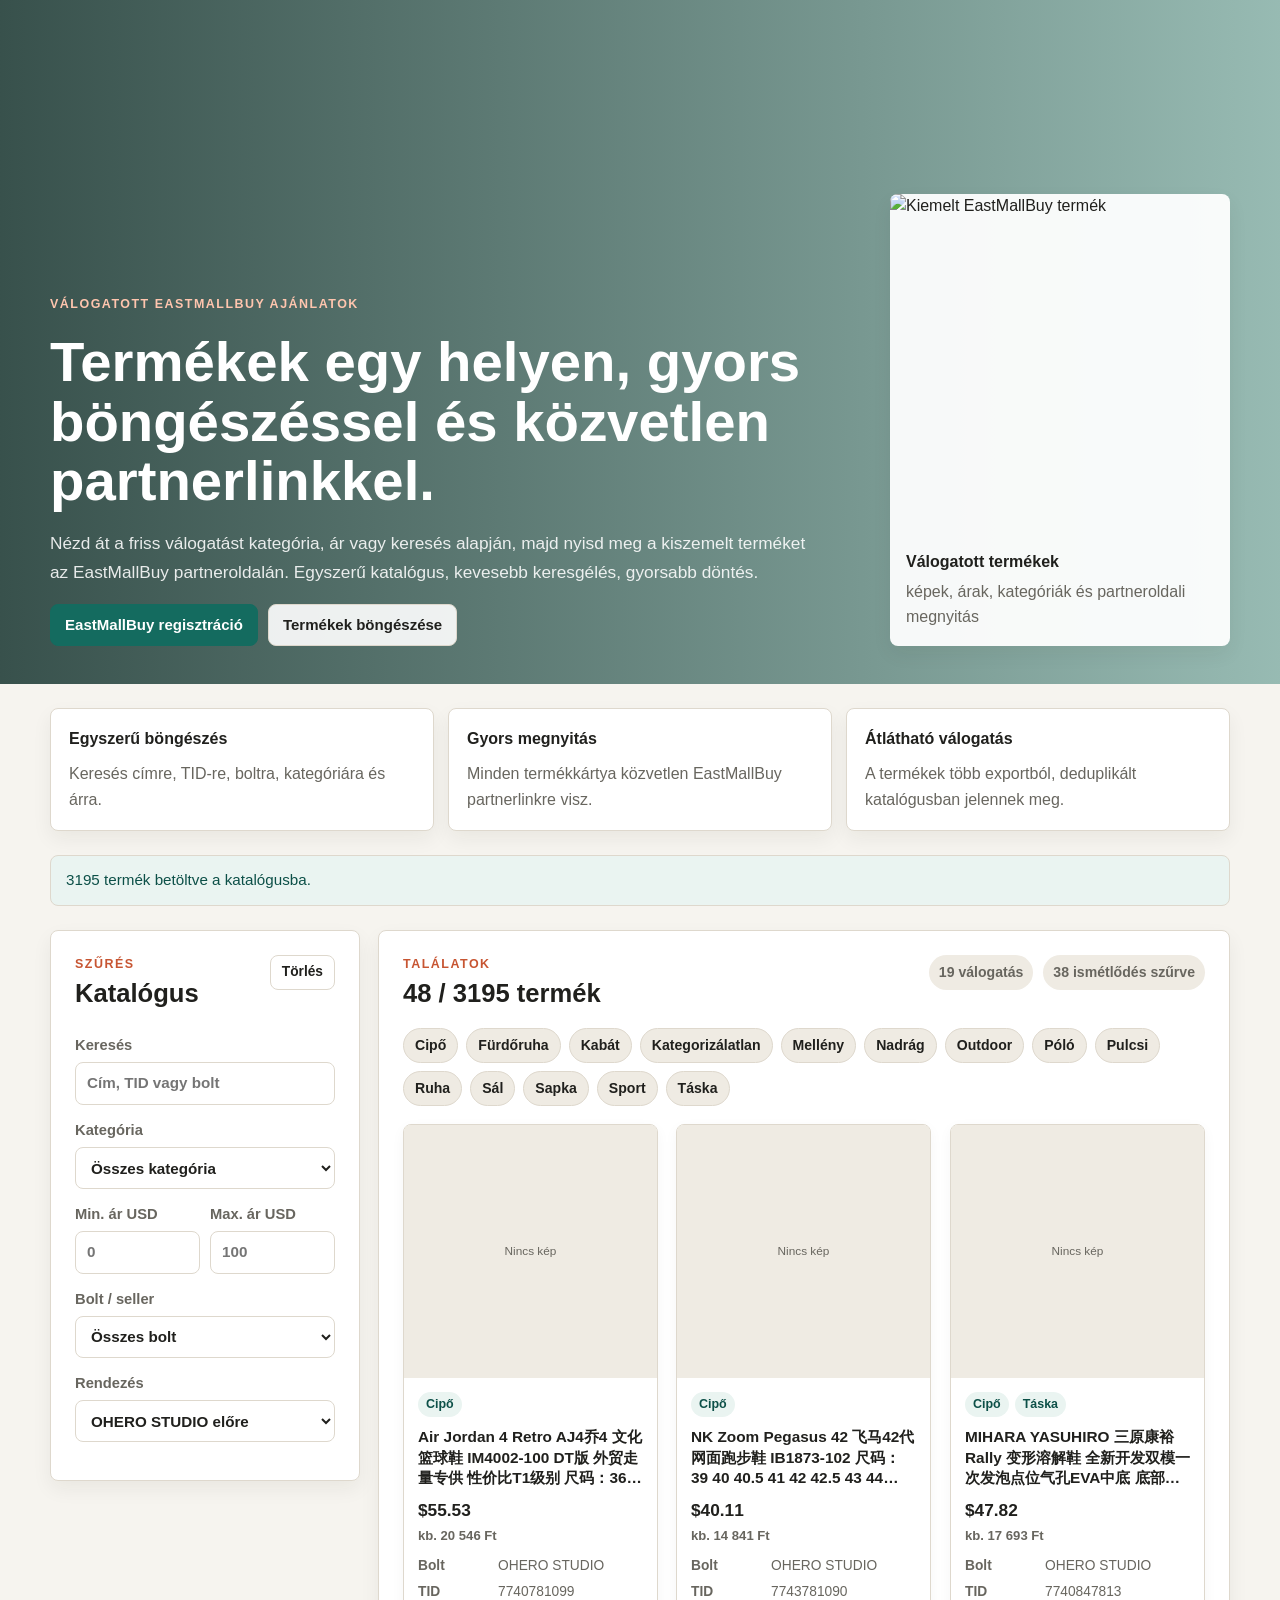
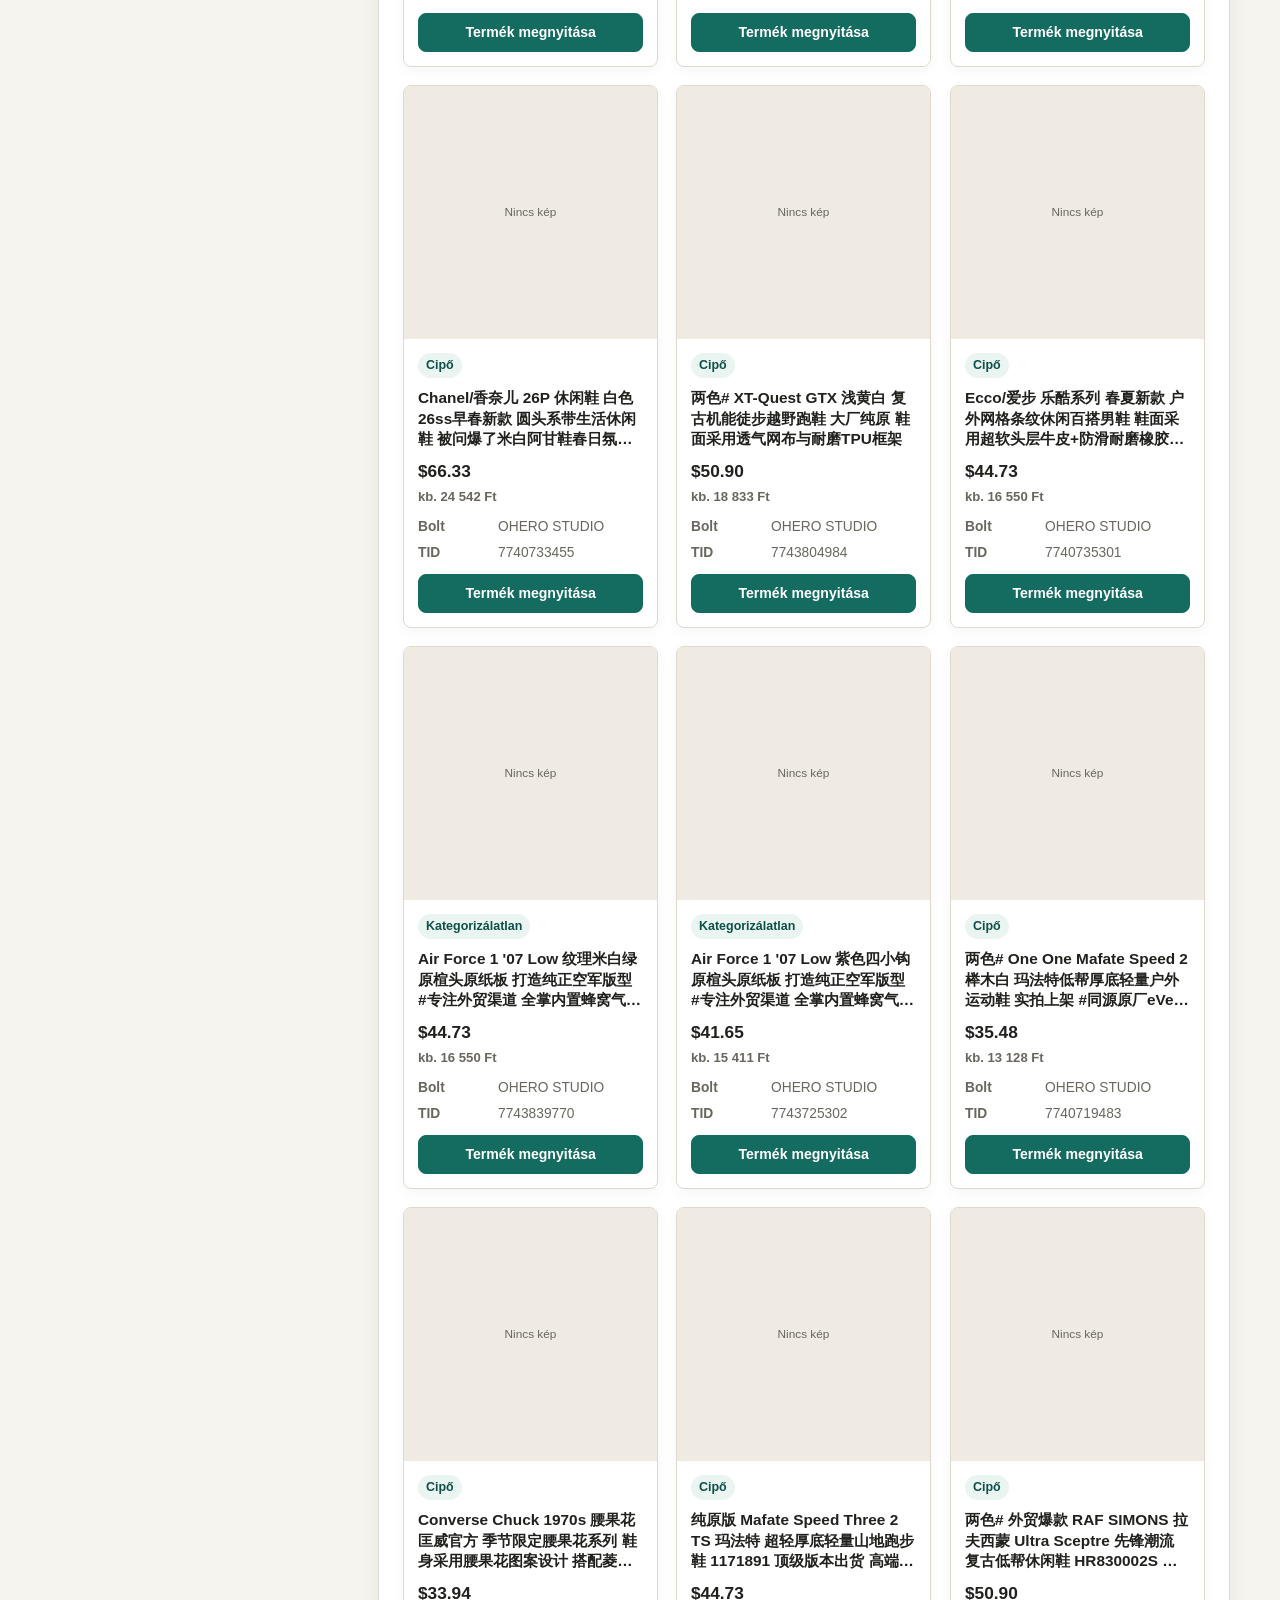
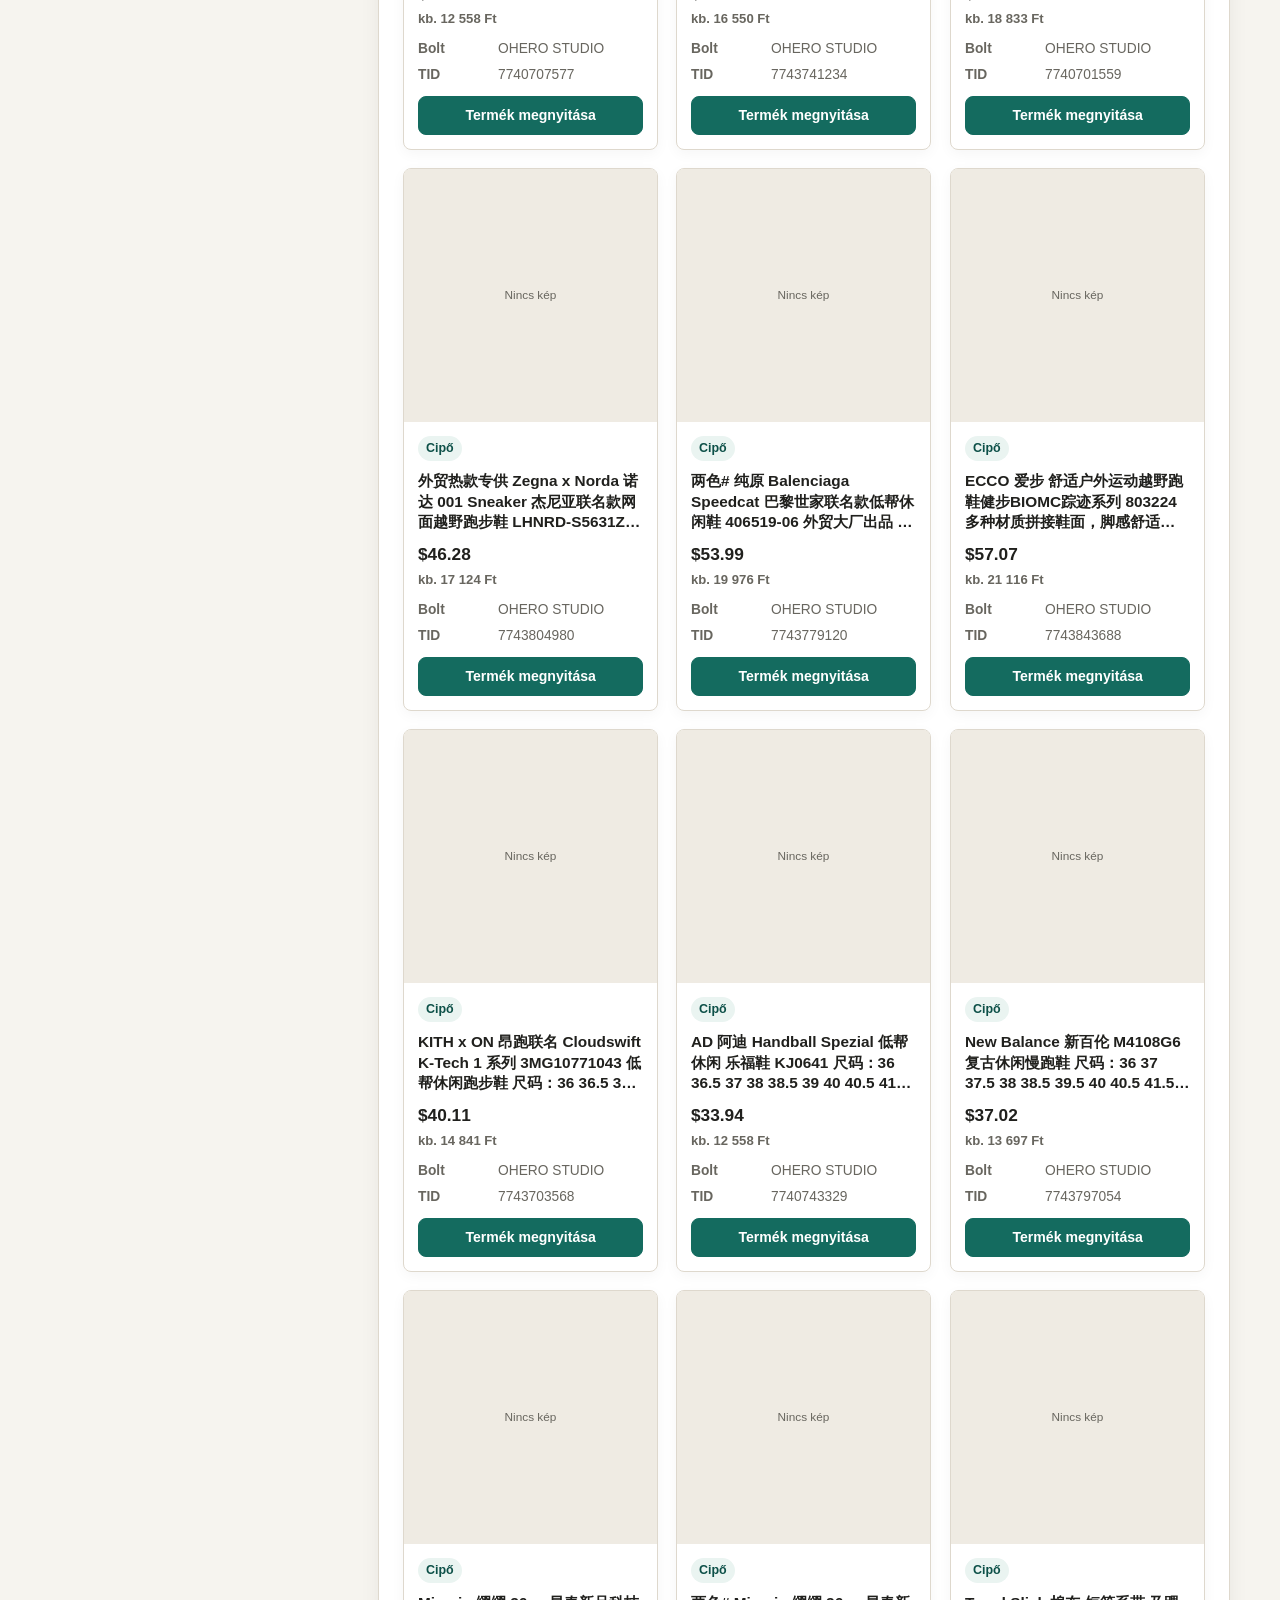
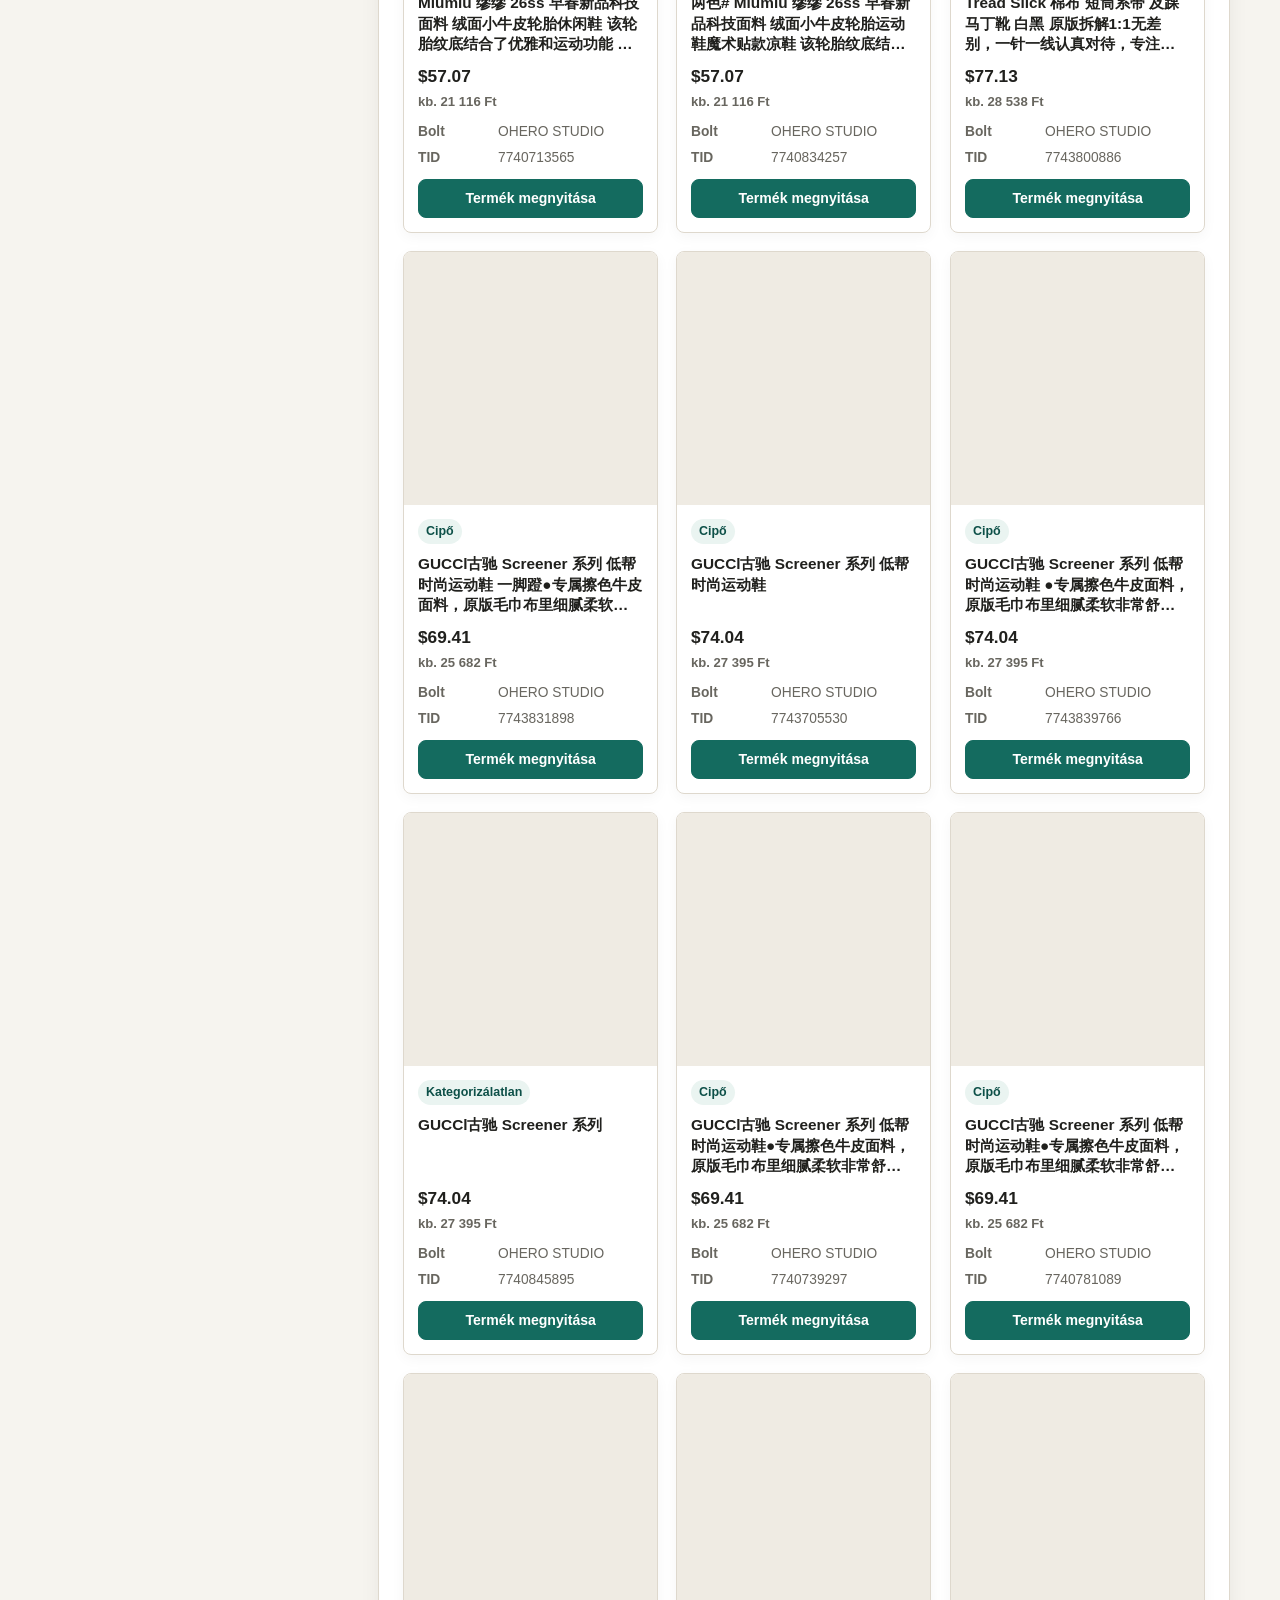
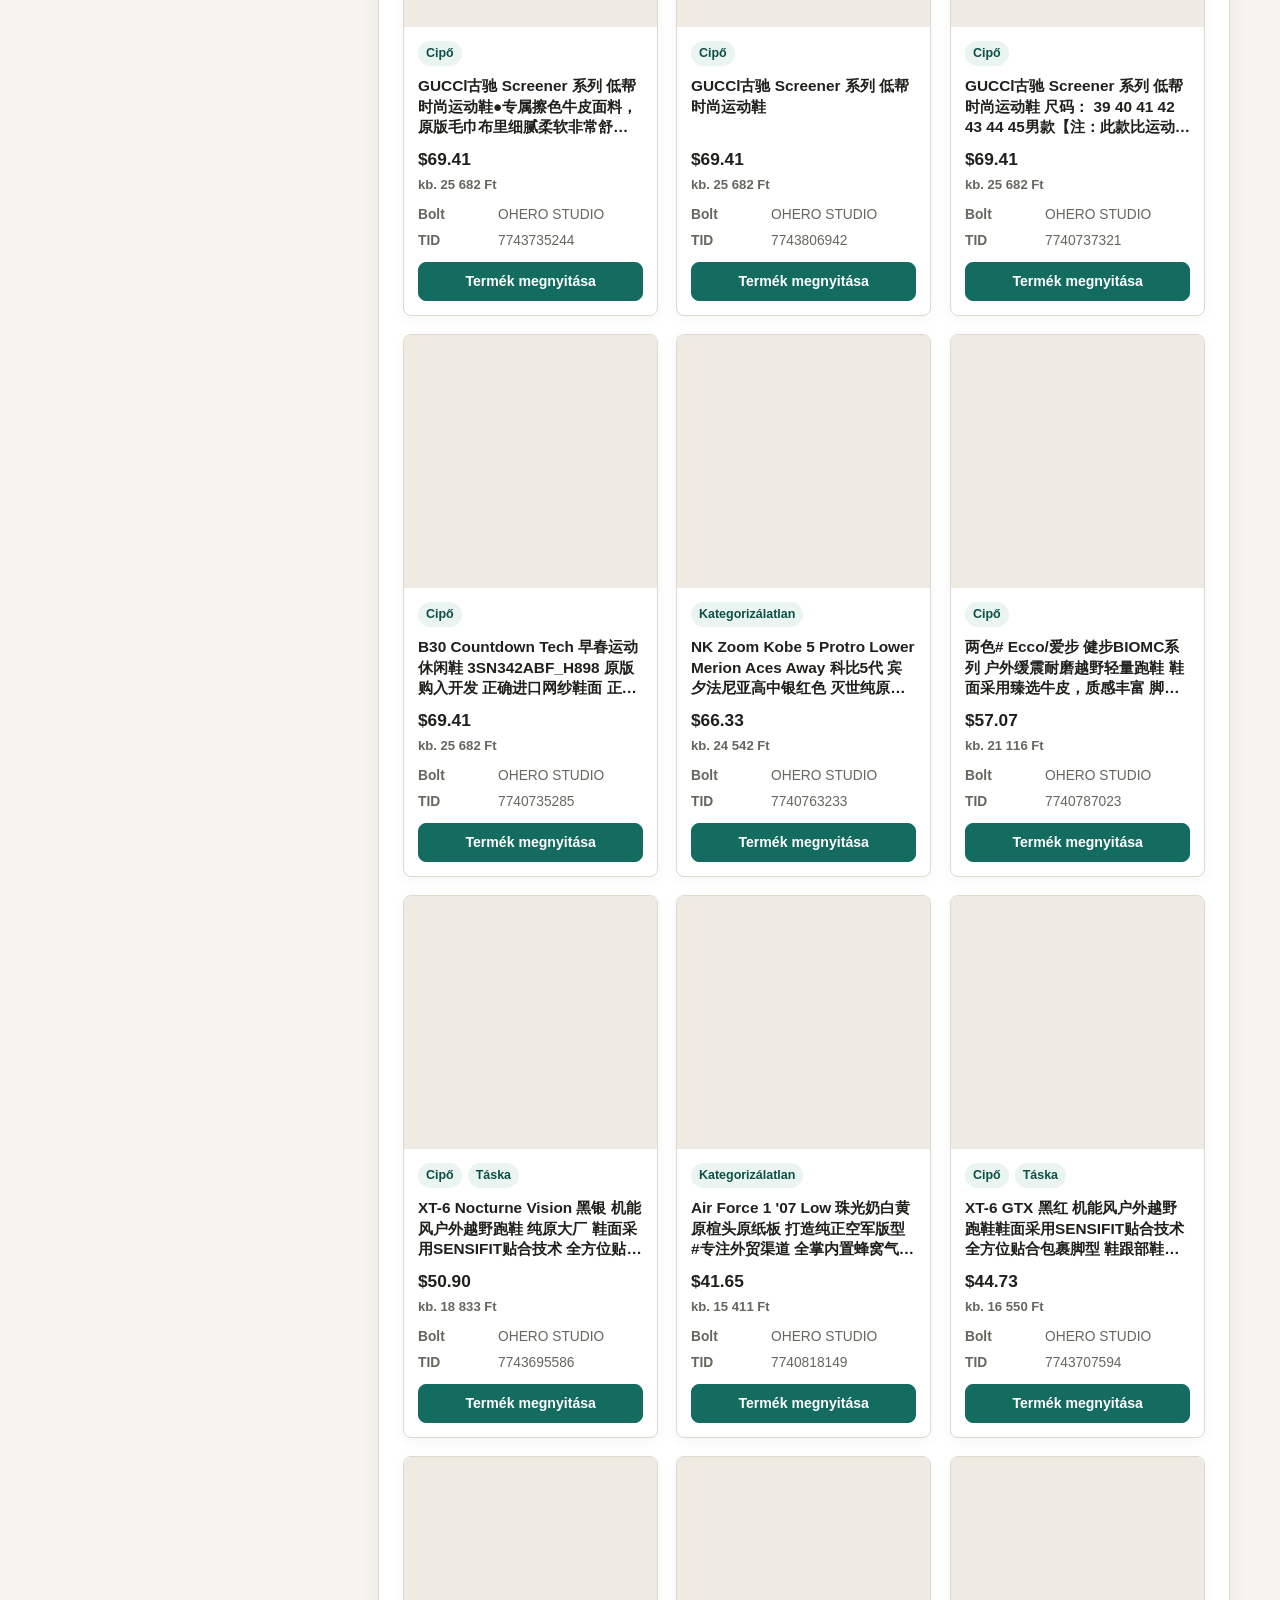
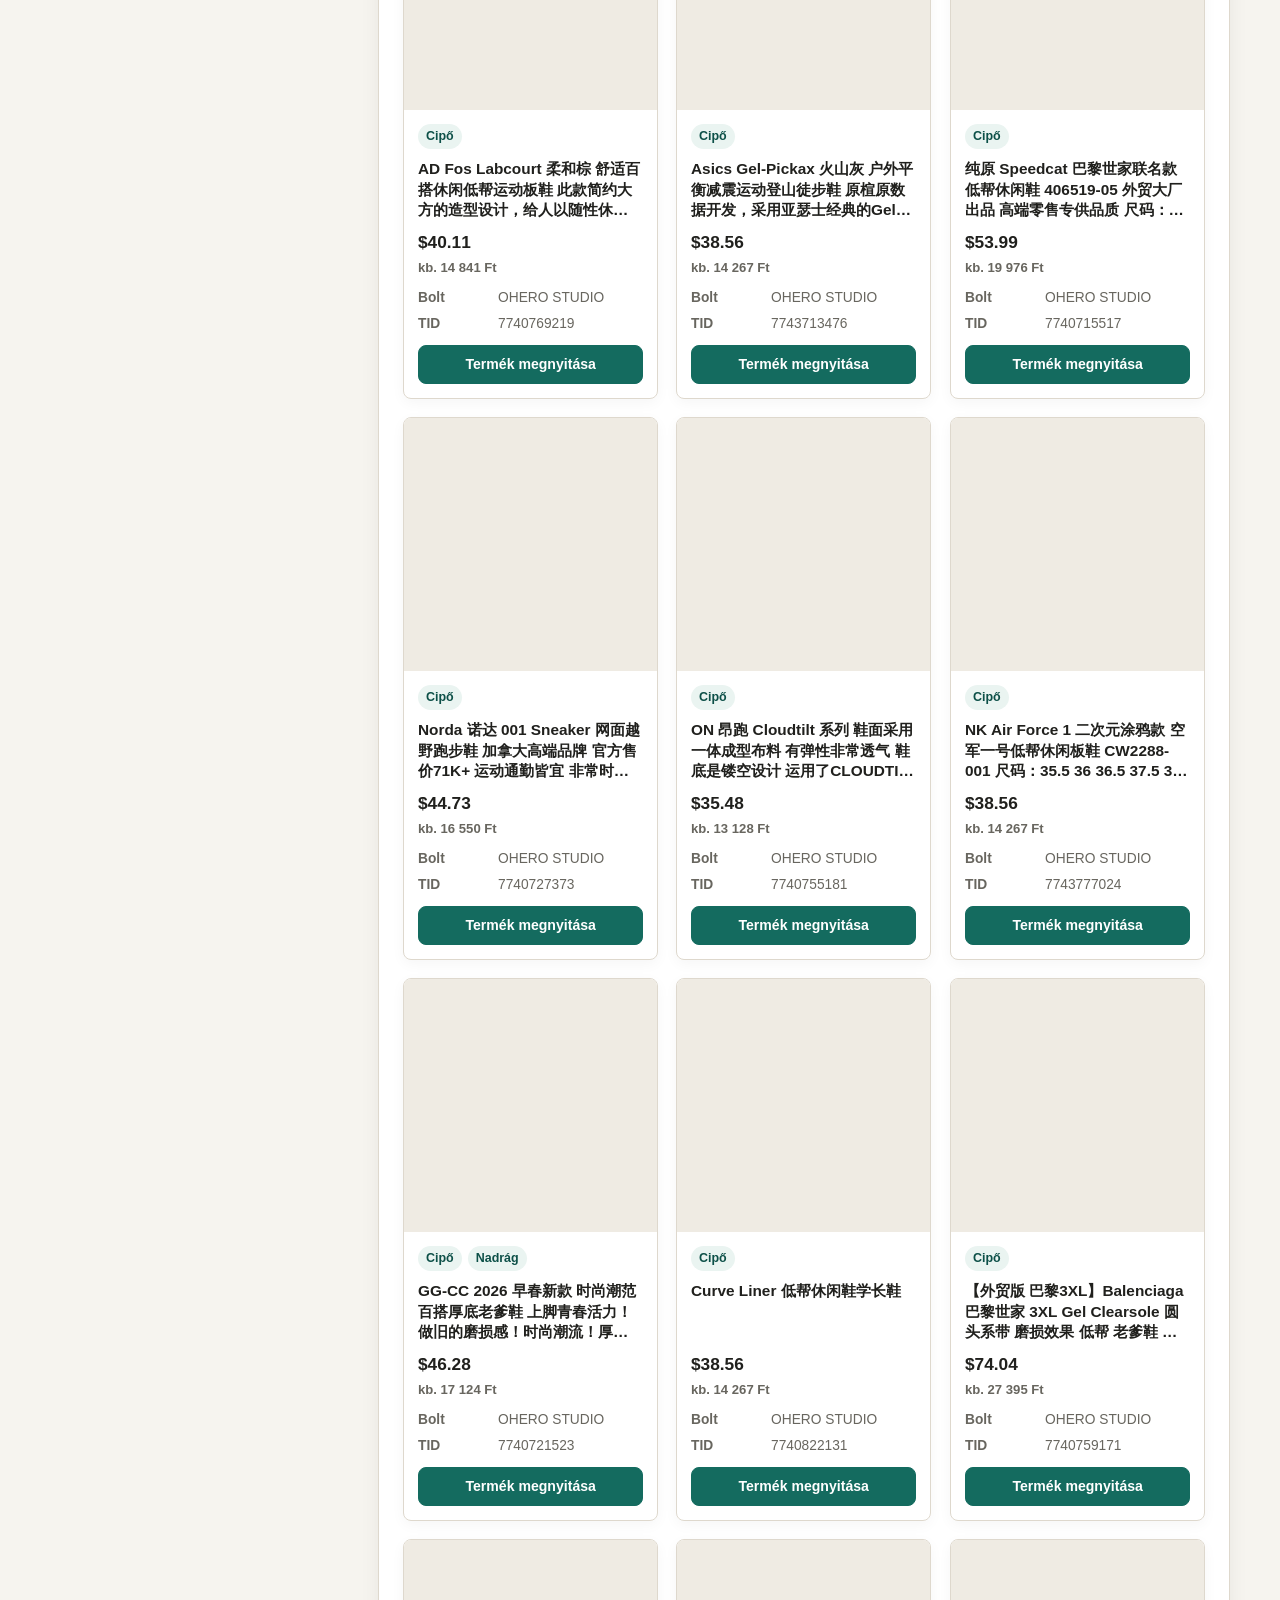
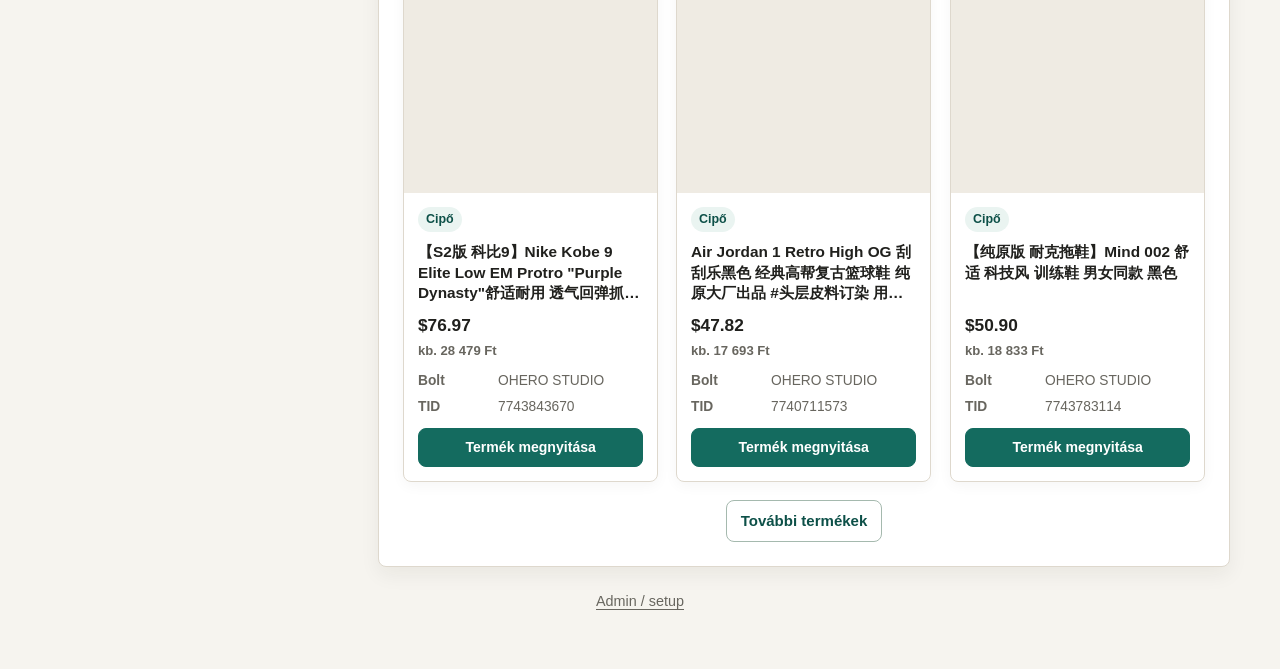
==== index.html @ cb1c882d "Add files via upload" ====
<!doctype html>
<html lang="hu">
  <head>
    <meta charset="UTF-8" />
    <meta name="viewport" content="width=device-width, initial-scale=1.0" />
    <title>EastMallBuy Válogatott Katalógus</title>
    <meta
      name="description"
      content="Válogatott EastMallBuy termékek egyszerű kereséssel, kategóriákkal és partneroldali rendelési linkekkel."
    />
    <meta http-equiv="Cache-Control" content="no-store, no-cache, must-revalidate, max-age=0" />
    <meta http-equiv="Pragma" content="no-cache" />
    <meta http-equiv="Expires" content="0" />
    <link rel="icon" href="/assets/favicon.svg" type="image/svg+xml" />
    <script type="module">
      import { loadVersionedStylesheet } from "./assets/js/cache-utils.js";
      loadVersionedStylesheet("assets/css/style.css");
    </script>
  </head>
  <body data-page="public">
    <header class="hero">
      <div class="hero__inner">
        <div class="hero__copy">
          <p class="eyebrow">Válogatott EastMallBuy ajánlatok</p>
          <h1>Termékek egy helyen, gyors böngészéssel és közvetlen partnerlinkkel.</h1>
          <p class="hero__lead">
            Nézd át a friss válogatást kategória, ár vagy keresés alapján, majd nyisd meg
            a kiszemelt terméket az EastMallBuy partneroldalán. Egyszerű katalógus,
            kevesebb keresgélés, gyorsabb döntés.
          </p>
          <div class="hero__actions">
            <a
              id="registerLink"
              class="btn btn--primary"
              href="https://www.eastmallbuy.com/web/#/register?inviter=gelenfarkas"
              target="_blank"
              rel="noopener noreferrer"
            >
              EastMallBuy regisztráció
            </a>
            <a class="btn btn--light" href="#products">Termékek böngészése</a>
          </div>
        </div>
        <div class="hero__media" aria-label="Kiemelt termék előnézet">
          <div class="hero-card">
            <img
              src="https://si.geilicdn.com/pcitem1376986363-401d0000019dad9d0b520a2102c5_1080_1080.jpg"
              alt="Kiemelt EastMallBuy termék"
            />
            <div>
              <strong>Válogatott termékek</strong>
              <span>képek, árak, kategóriák és partneroldali megnyitás</span>
            </div>
          </div>
        </div>
      </div>
    </header>

    <main class="shell">
      <section class="benefits" aria-label="Előnyök">
        <article>
          <strong>Egyszerű böngészés</strong>
          <span>Keresés címre, TID-re, boltra, kategóriára és árra.</span>
        </article>
        <article>
          <strong>Gyors megnyitás</strong>
          <span>Minden termékkártya közvetlen EastMallBuy partnerlinkre visz.</span>
        </article>
        <article>
          <strong>Átlátható válogatás</strong>
          <span>A termékek több exportból, deduplikált katalógusban jelennek meg.</span>
        </article>
      </section>

      <section id="status" class="notice notice--info" role="status">
        A katalógus betöltése folyamatban...
      </section>

      <section class="catalog-layout">
        <aside class="filters" aria-label="Szűrők">
          <div class="filter-head">
            <div>
              <p class="eyebrow">Szűrés</p>
              <h2>Katalógus</h2>
            </div>
            <button id="resetFiltersBtn" class="btn btn--small" type="button">Törlés</button>
          </div>

          <label>
            Keresés
            <input id="searchInput" type="search" placeholder="Cím, TID vagy bolt" />
          </label>

          <label>
            Kategória
            <select id="categoryFilter">
              <option value="">Összes kategória</option>
            </select>
          </label>

          <div class="range-grid">
            <label>
              Min. ár USD
              <input id="minPriceInput" type="number" min="0" step="0.01" placeholder="0" />
            </label>
            <label>
              Max. ár USD
              <input id="maxPriceInput" type="number" min="0" step="0.01" placeholder="100" />
            </label>
          </div>

          <label>
            Bolt / seller
            <select id="sellerFilter">
              <option value="">Összes bolt</option>
            </select>
          </label>

          <label>
            Rendezés
            <select id="sortSelect">
              <option value="default">OHERO STUDIO előre</option>
              <option value="fresh">Legfrissebb előre</option>
              <option value="title-asc">Cím A-Z</option>
              <option value="title-desc">Cím Z-A</option>
              <option value="price-asc">Ár növekvő</option>
              <option value="price-desc">Ár csökkenő</option>
              <option value="category-asc">Kategória szerint</option>
            </select>
          </label>

          <div id="activeFilters" class="chips" aria-label="Aktív szűrők"></div>
        </aside>

        <section class="catalog" id="products" aria-label="Termékek">
          <div class="results-head">
            <div>
              <p class="eyebrow">Találatok</p>
              <h2 id="resultCount">0 termék</h2>
            </div>
            <div class="stats">
              <span id="datasetCount">0 válogatás</span>
              <span id="duplicateCount">0 ismétlődés szűrve</span>
            </div>
          </div>

          <div id="categoryNav" class="category-nav" aria-label="Kategória böngészés"></div>
          <div id="productGrid" class="product-grid"></div>
          <div class="load-more">
            <button id="loadMoreBtn" class="btn btn--ghost" type="button" hidden>További termékek</button>
          </div>
          <div id="emptyState" class="empty" hidden>
            Nincs találat ezekkel a szűrőkkel. Próbálj meg kevesebb feltételt megadni.
          </div>
        </section>
      </section>

      <footer class="public-footer">
        <a href="admin.html">Admin / setup</a>
      </footer>
    </main>

    <template id="productCardTemplate">
      <article class="product-card">
        <a class="product-image affiliate-link" target="_blank" rel="noopener noreferrer">
          <img alt="" loading="lazy" />
        </a>
        <div class="product-body">
          <div class="badges"></div>
          <h3></h3>
          <div class="price"></div>
          <dl class="meta"></dl>
          <div class="card-actions">
            <a class="btn btn--primary affiliate-link" target="_blank" rel="noopener noreferrer">
              Termék megnyitása
            </a>
          </div>
        </div>
      </article>
    </template>

    <script type="module">
      import { appendVersion } from "./assets/js/cache-utils.js";
      import(appendVersion("./assets/js/public-app.js"));
    </script>
  </body>
</html>
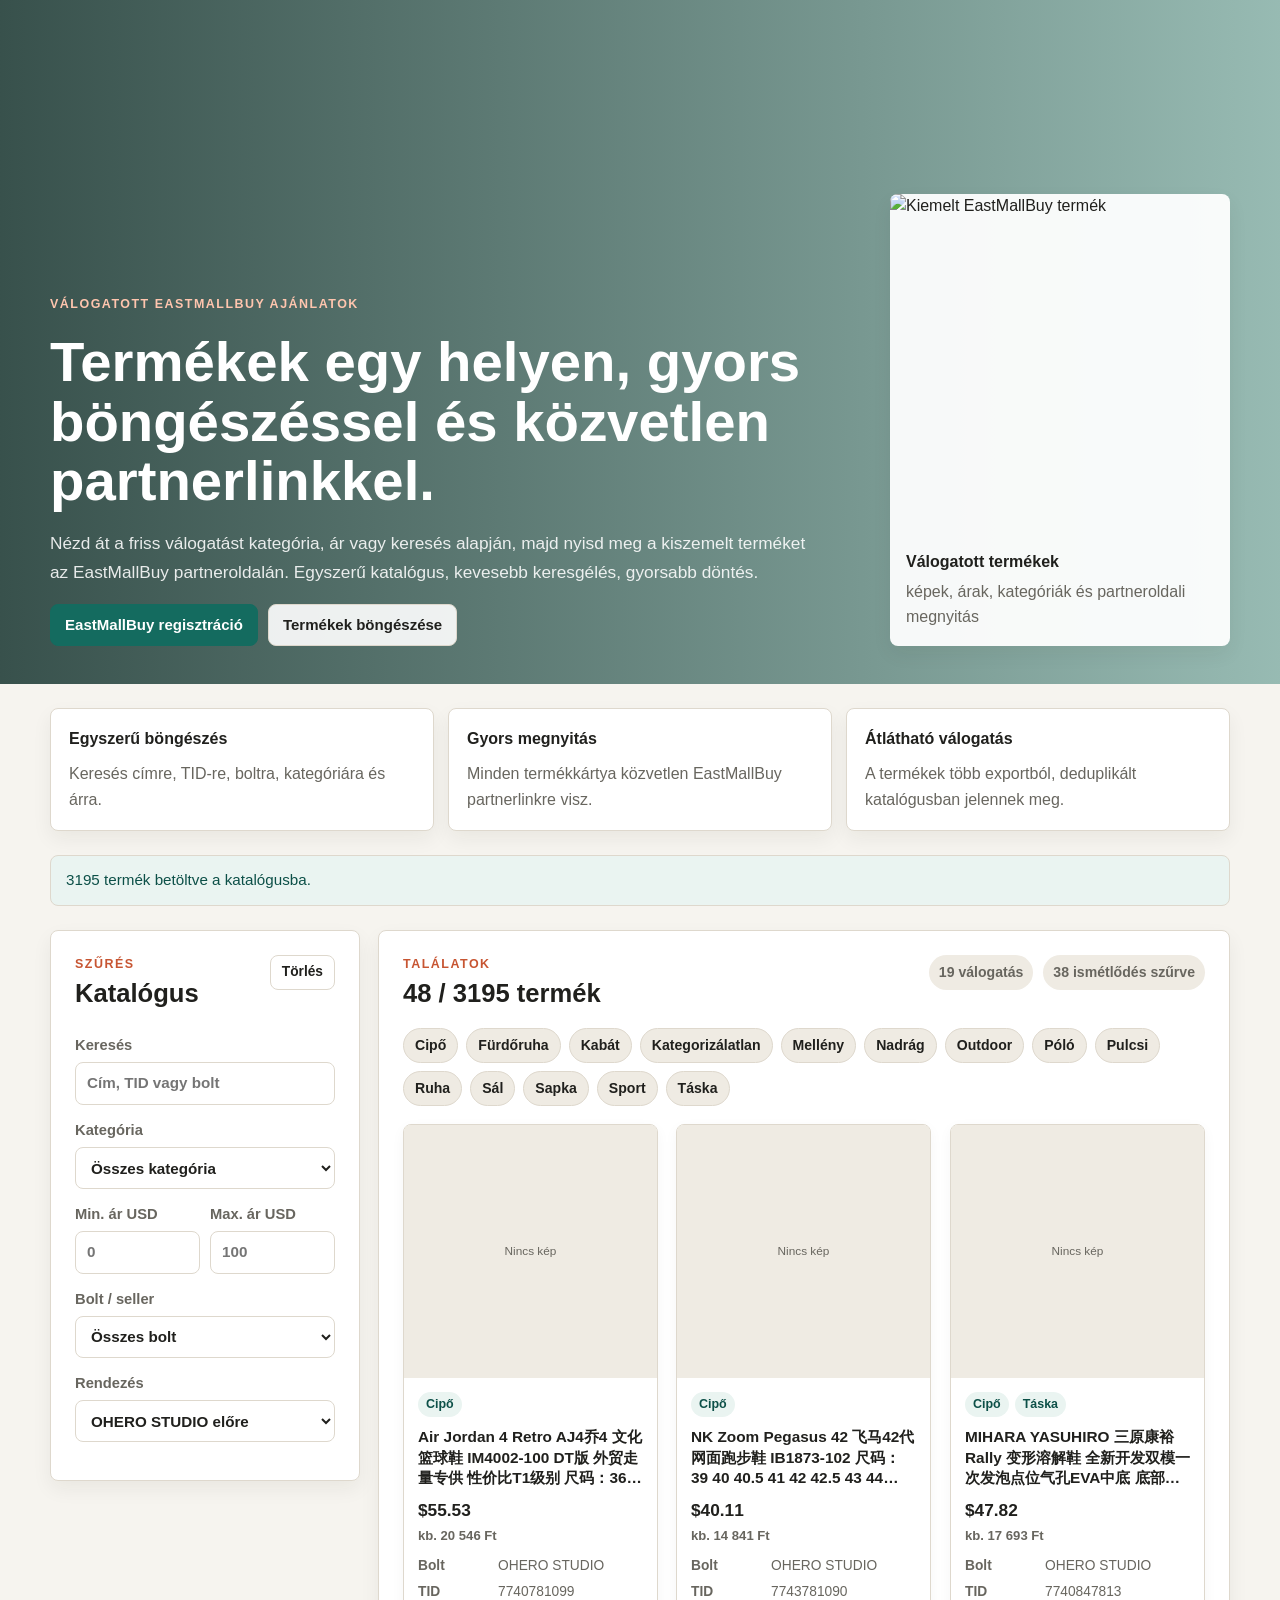
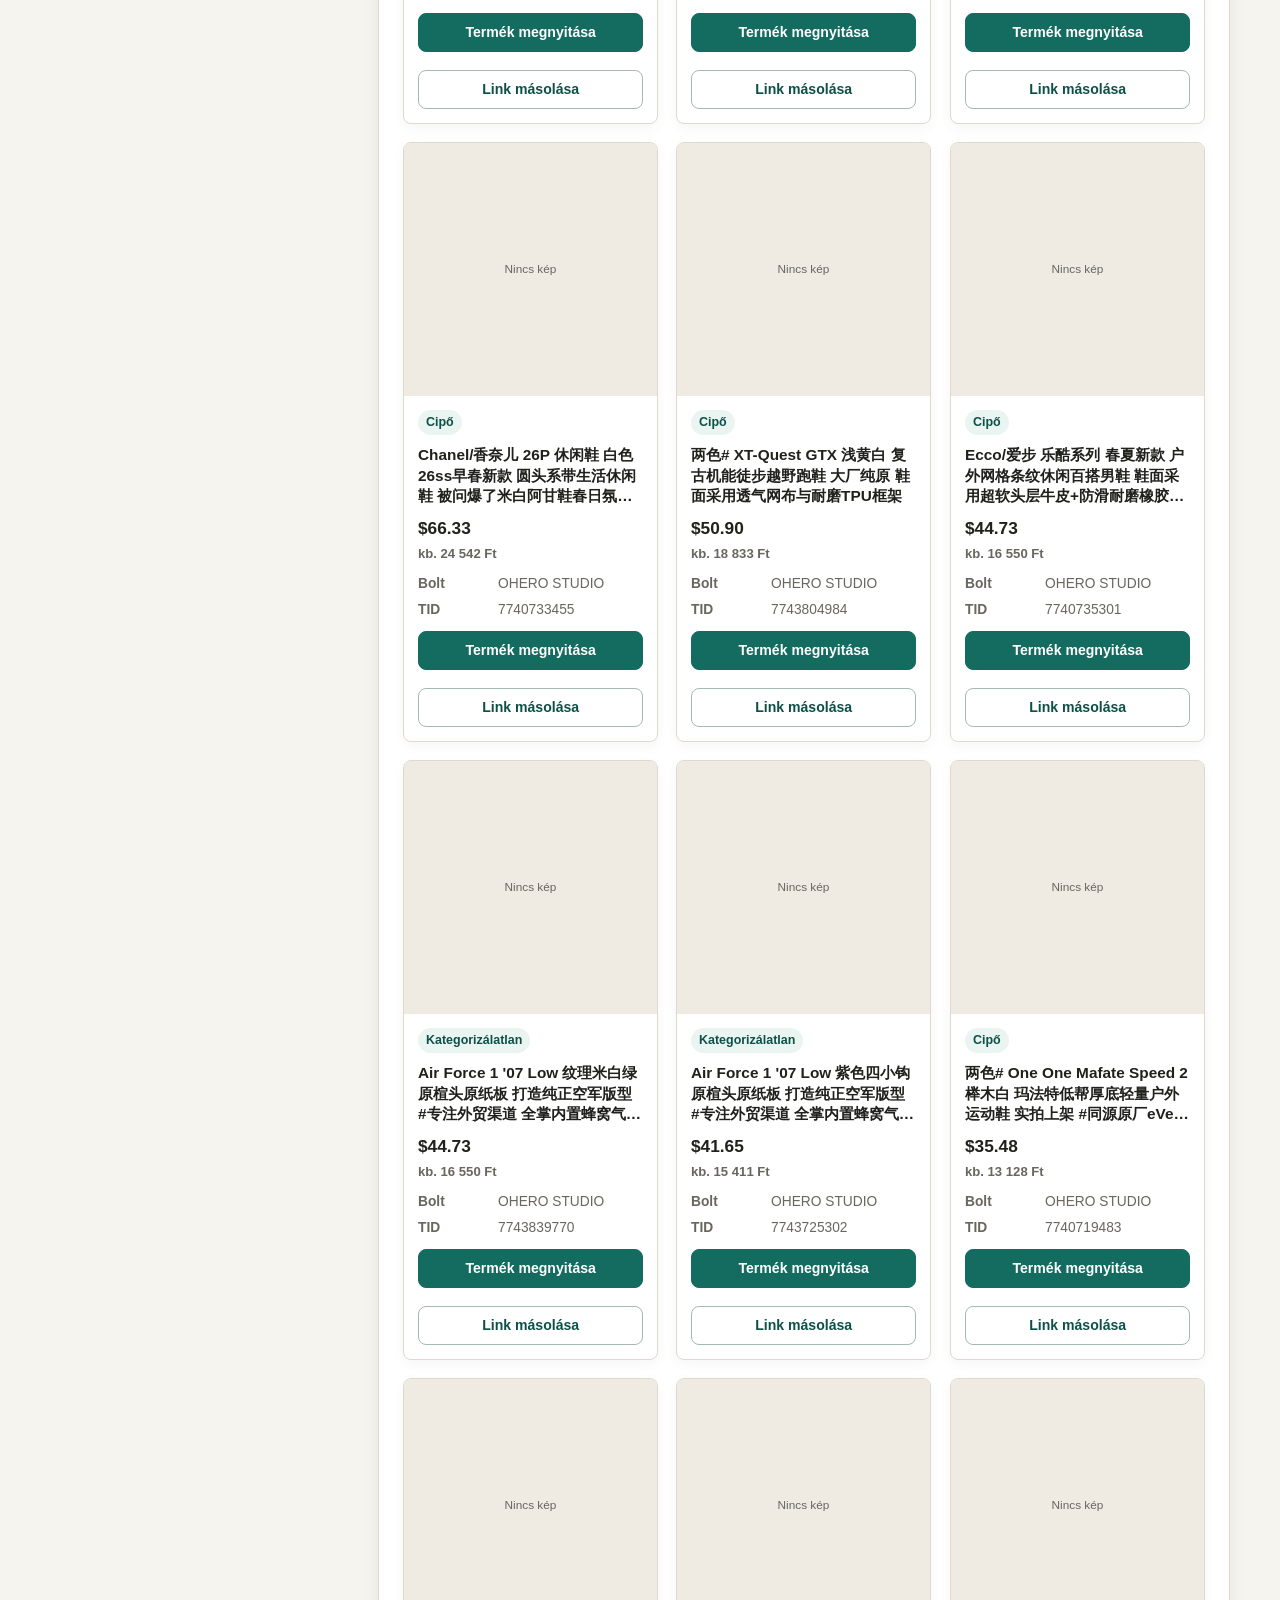
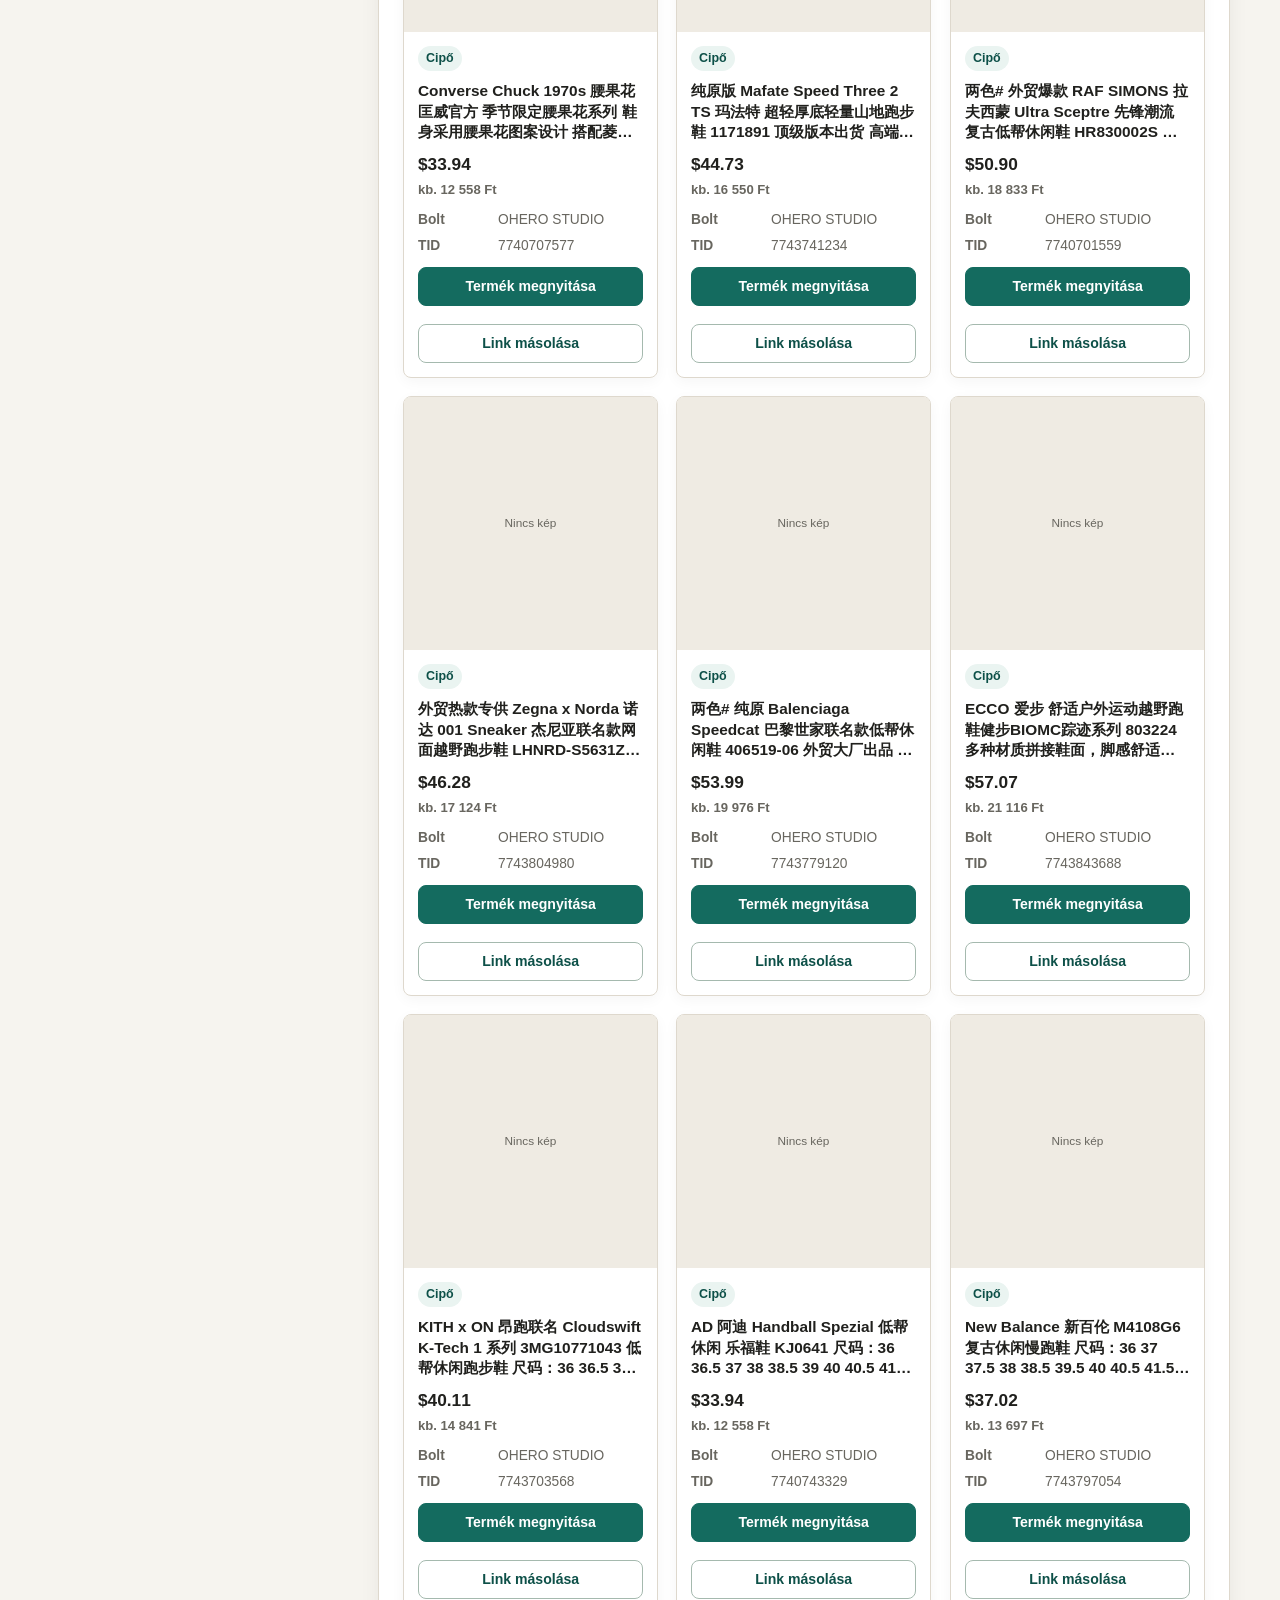
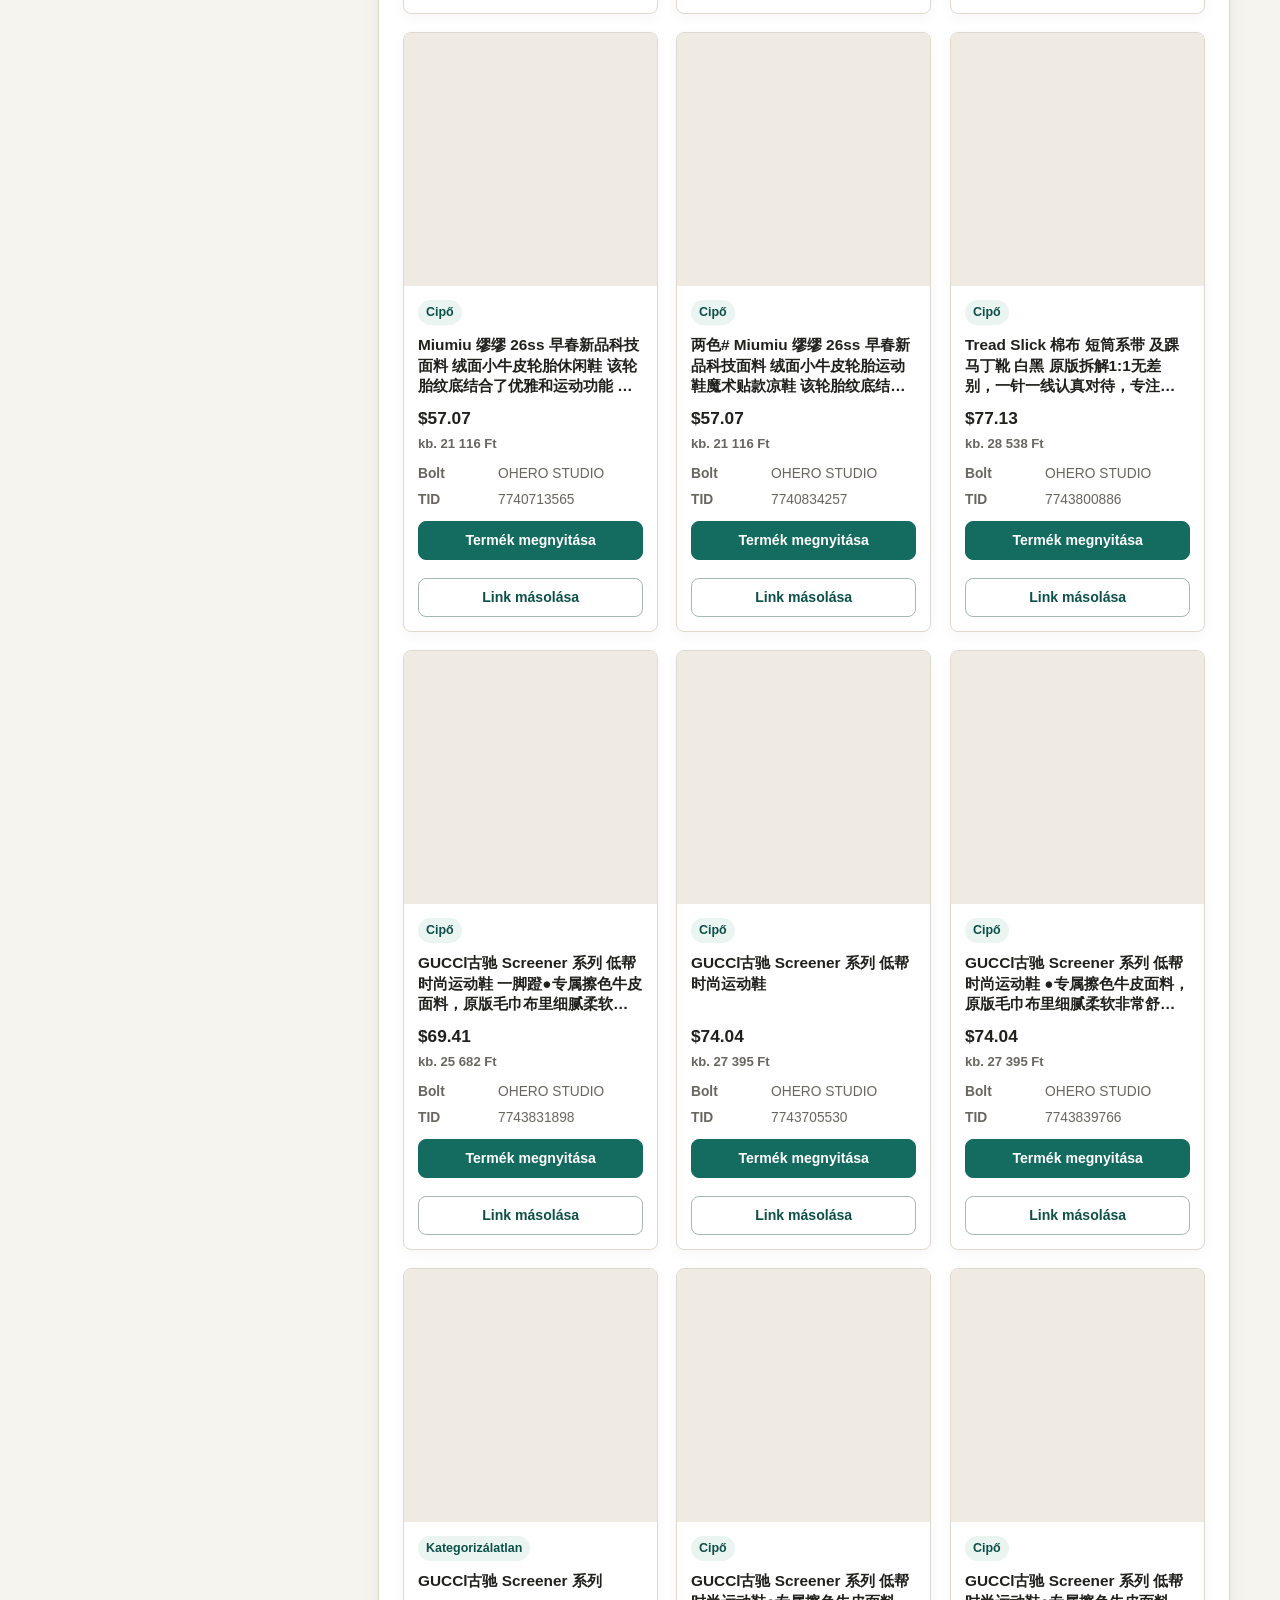
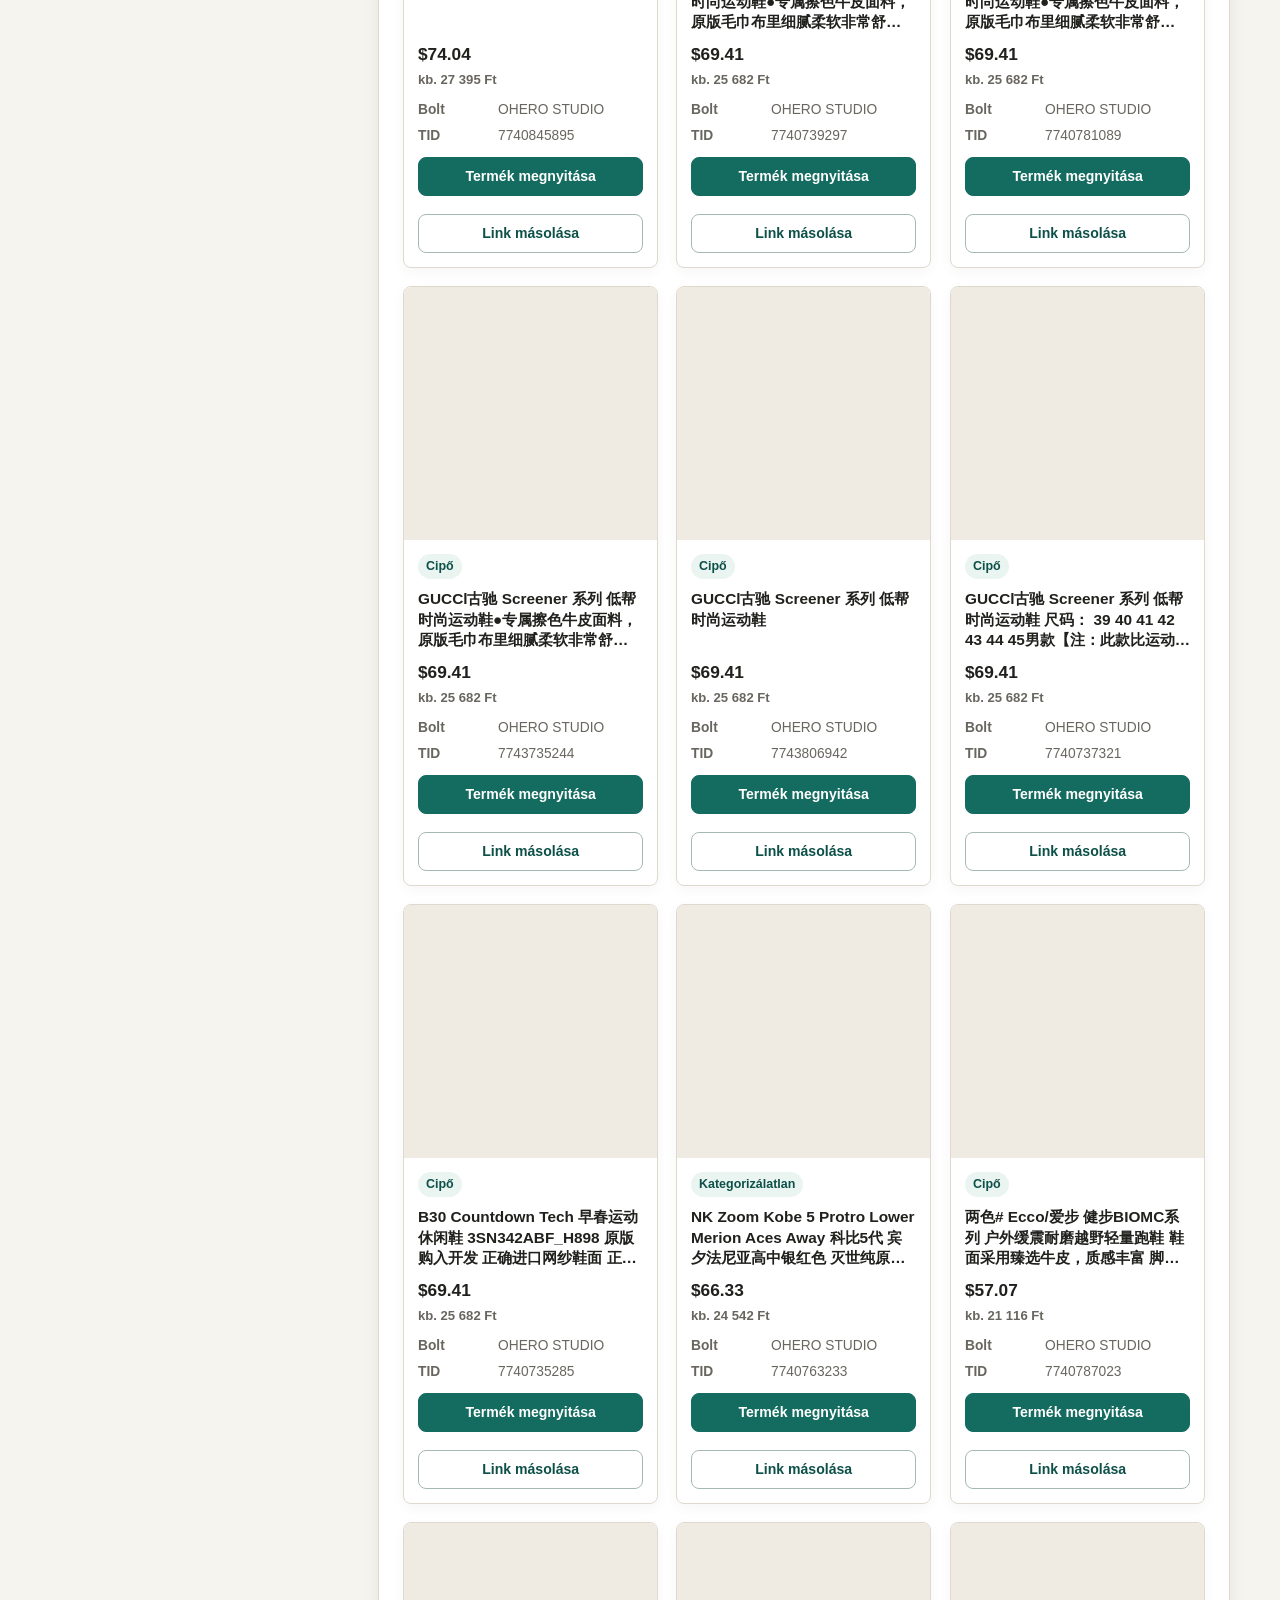
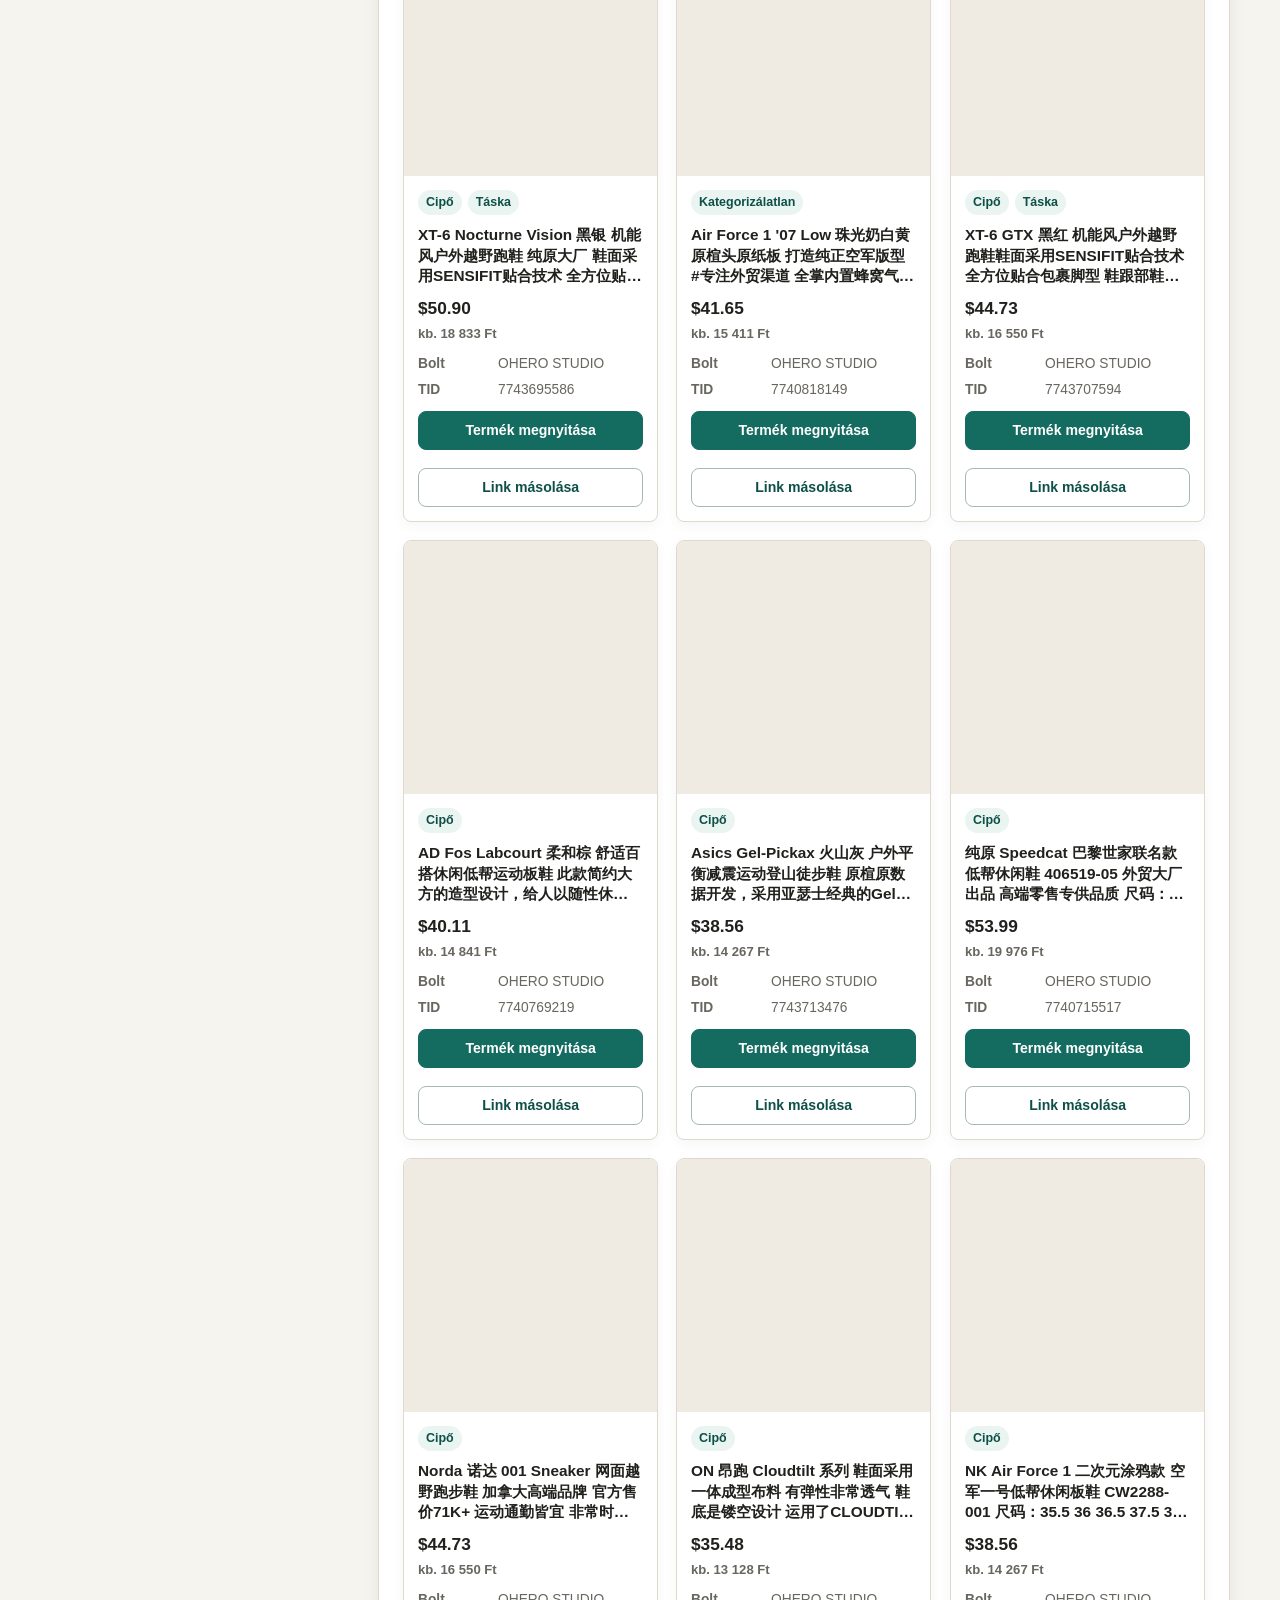
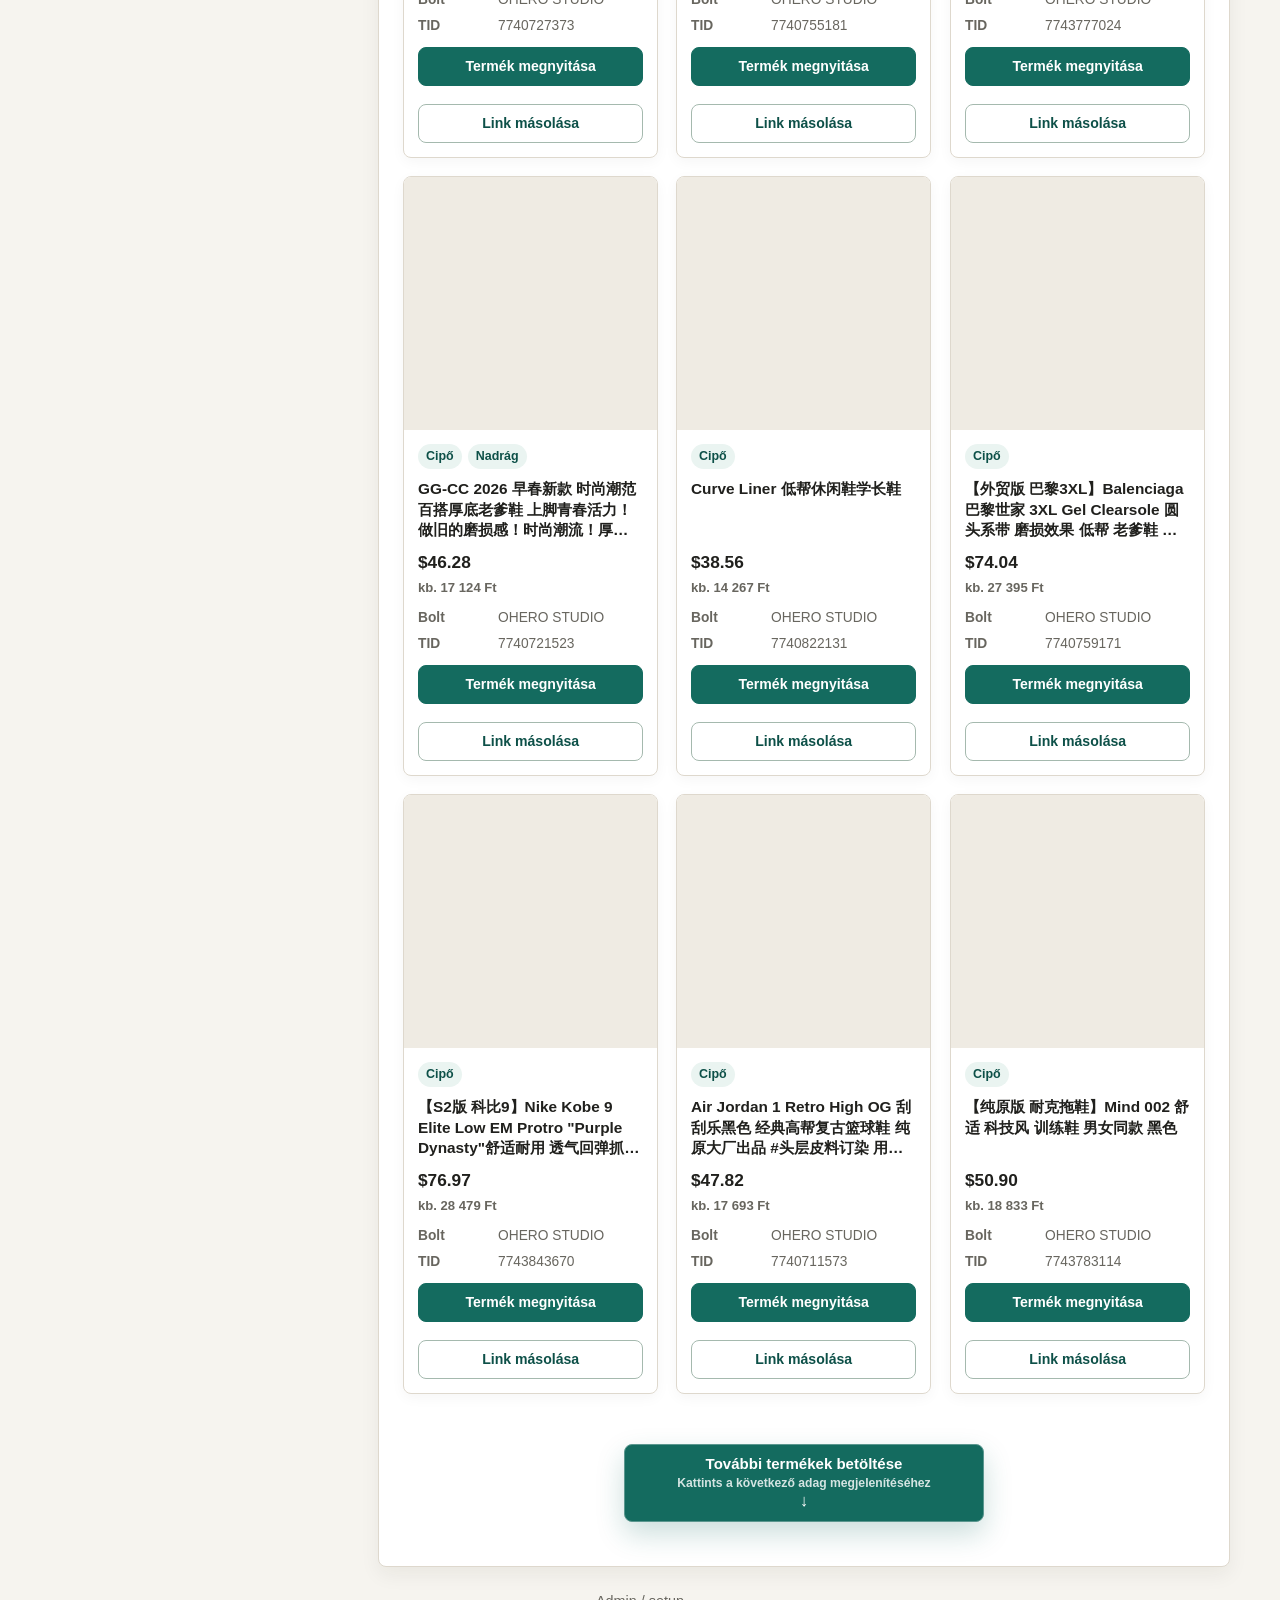
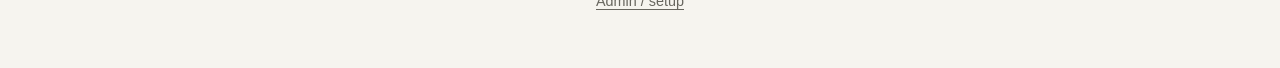
==== commit 9a04233a: "Add files via upload" ====
--- a/index.html
+++ b/index.html
@@ -11,7 +11,14 @@
     <meta http-equiv="Cache-Control" content="no-store, no-cache, must-revalidate, max-age=0" />
     <meta http-equiv="Pragma" content="no-cache" />
     <meta http-equiv="Expires" content="0" />
-    <link rel="icon" href="/assets/favicon.svg" type="image/svg+xml" />
+    <script type="module">
+      import { appendVersion } from "./assets/js/cache-utils.js";
+      const favicon = document.createElement("link");
+      favicon.rel = "icon";
+      favicon.type = "image/svg+xml";
+      favicon.href = appendVersion("assets/favicon.svg");
+      document.head.append(favicon);
+    </script>
     <script type="module">
       import { loadVersionedStylesheet } from "./assets/js/cache-utils.js";
       loadVersionedStylesheet("assets/css/style.css");
@@ -147,7 +154,10 @@
           <div id="categoryNav" class="category-nav" aria-label="Kategória böngészés"></div>
           <div id="productGrid" class="product-grid"></div>
           <div class="load-more">
-            <button id="loadMoreBtn" class="btn btn--ghost" type="button" hidden>További termékek</button>
+            <button id="loadMoreBtn" class="btn btn--primary load-more-btn" type="button" hidden>
+              <span>További termékek betöltése</span>
+              <small>Kattints a következő adag megjelenítéséhez</small>
+            </button>
           </div>
           <div id="emptyState" class="empty" hidden>
             Nincs találat ezekkel a szűrőkkel. Próbálj meg kevesebb feltételt megadni.
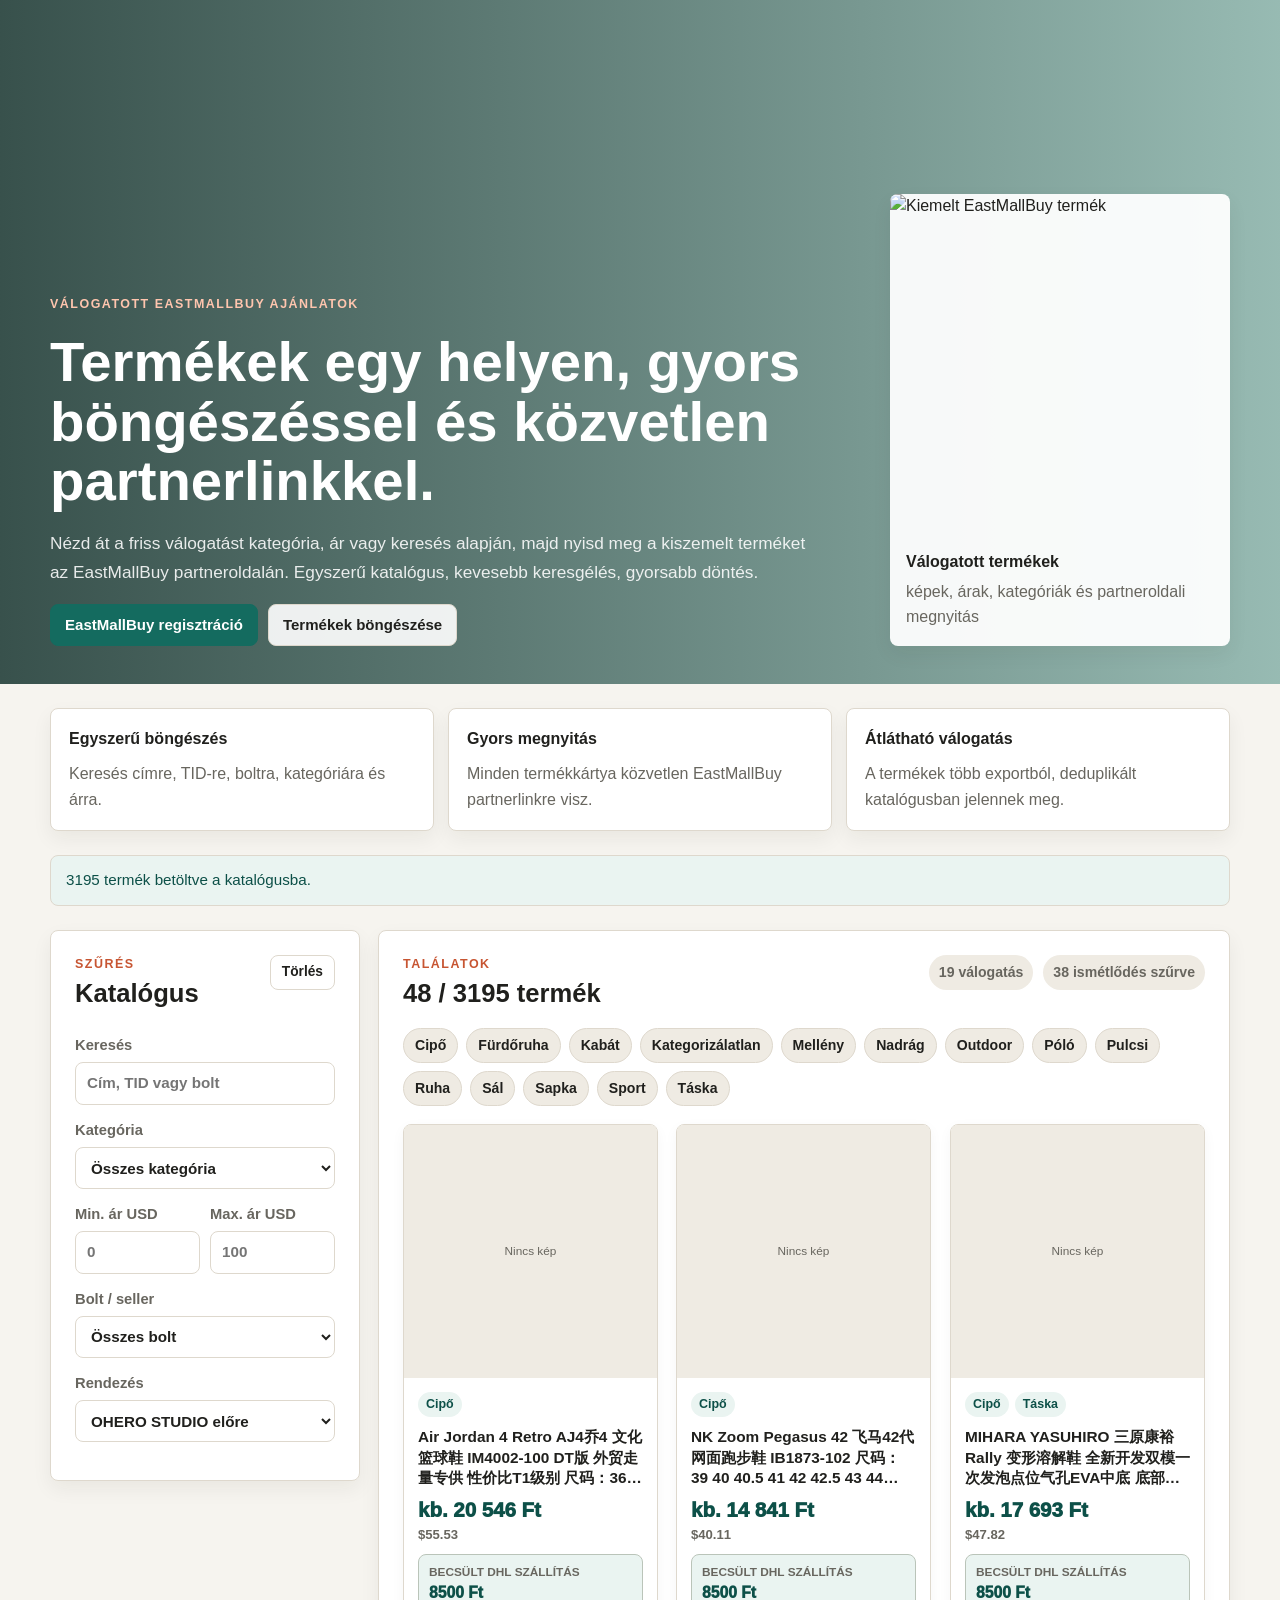
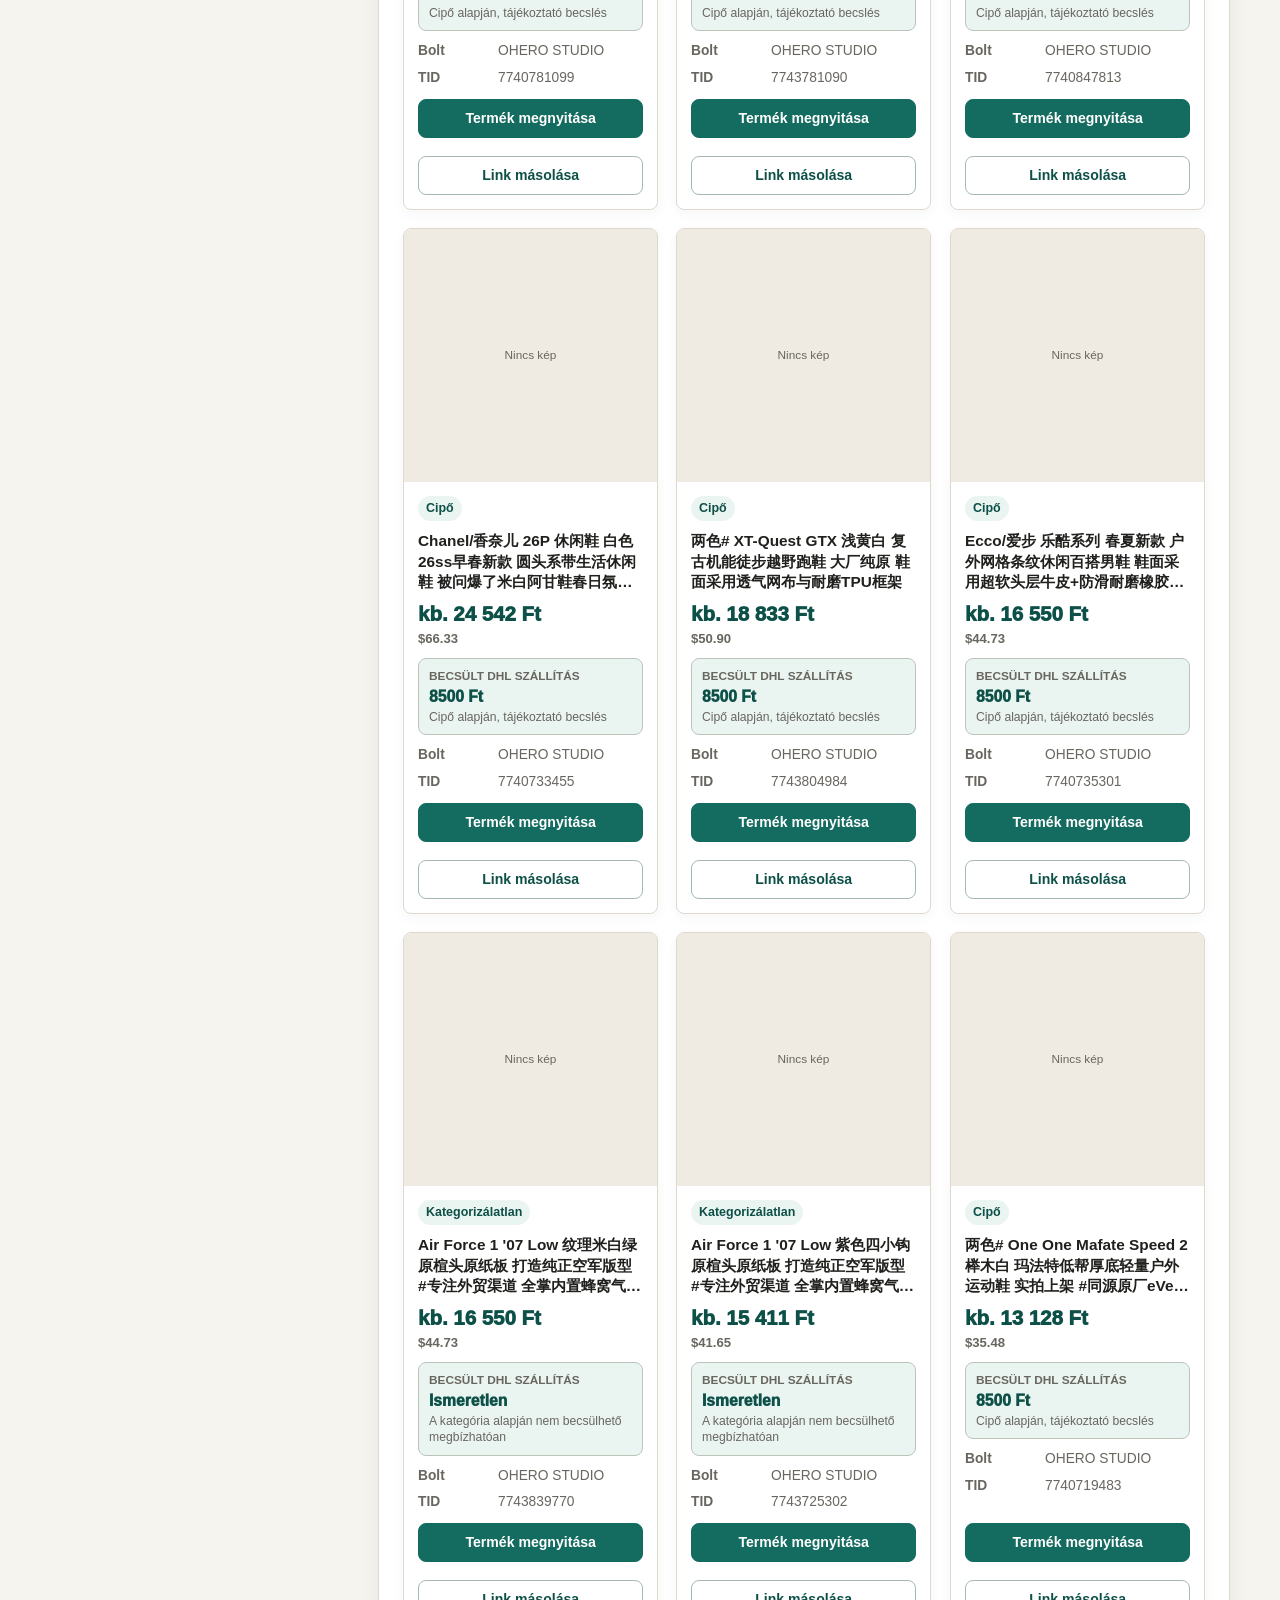
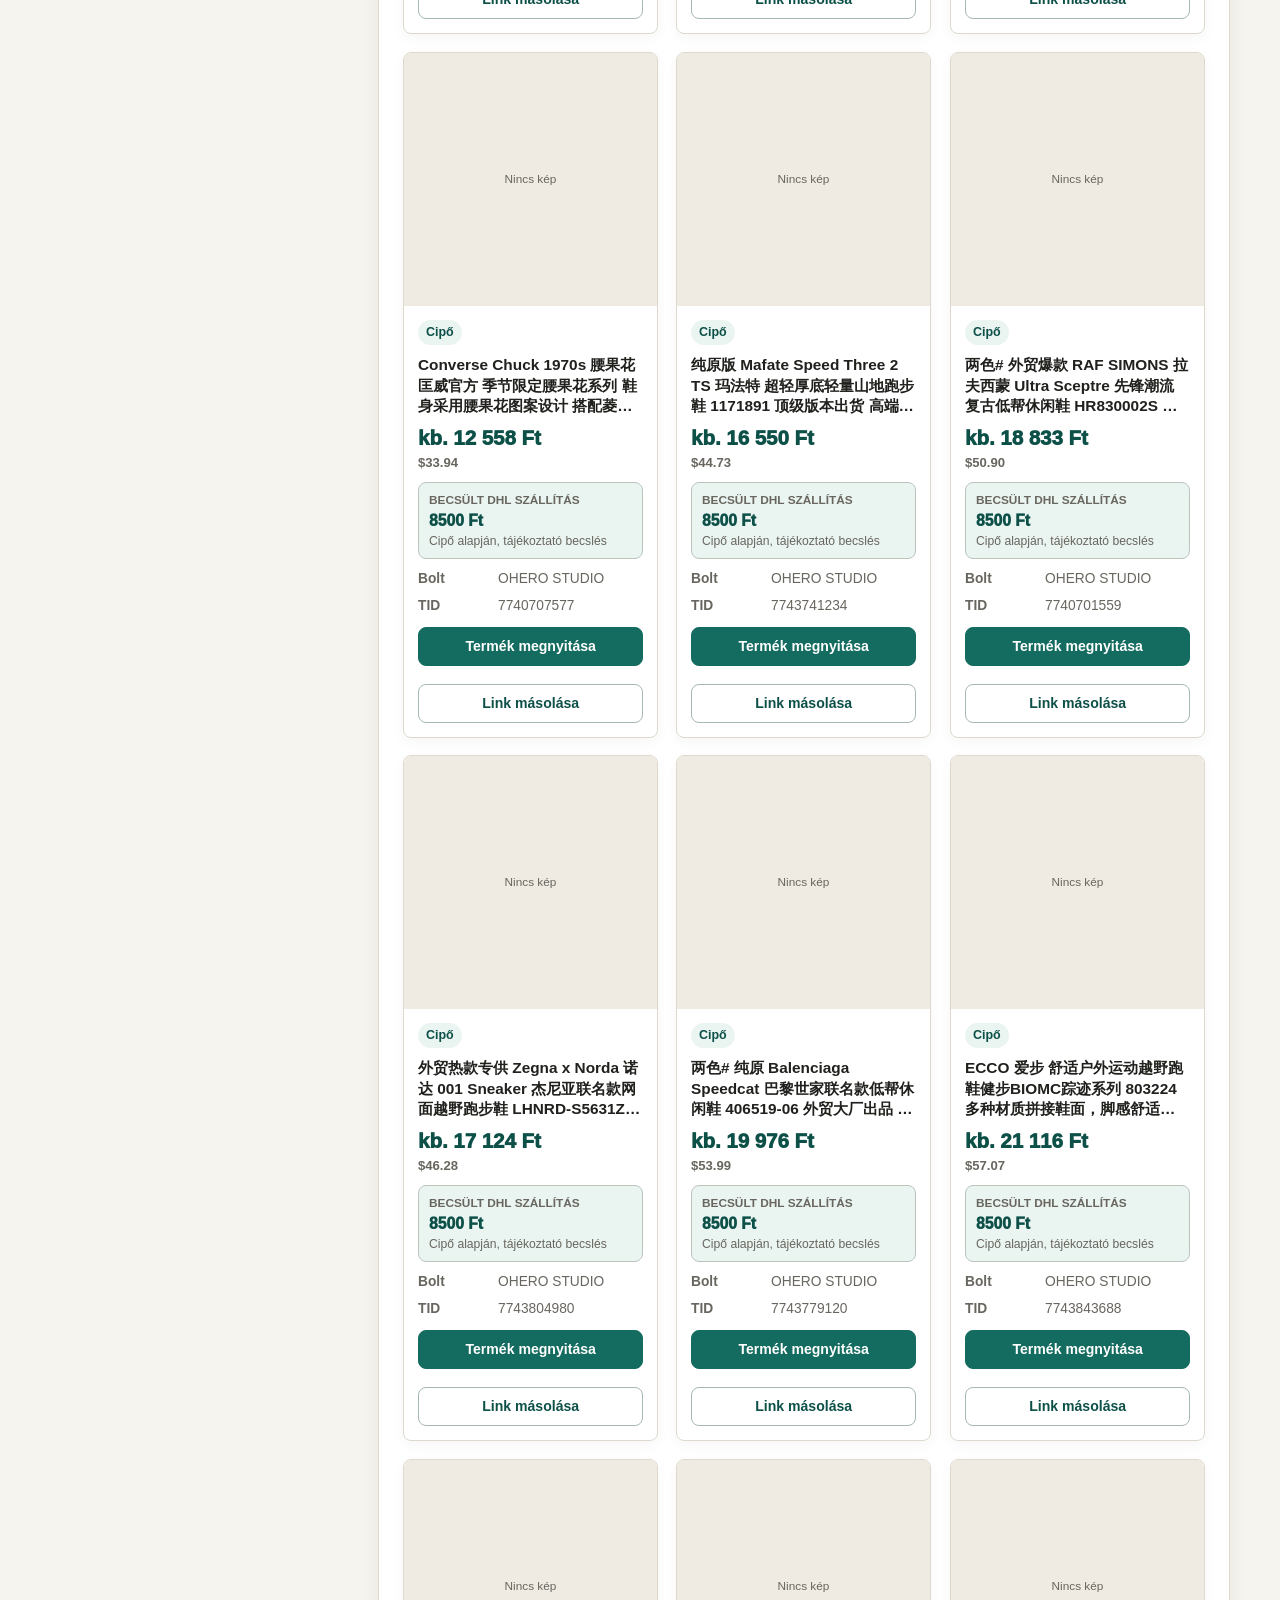
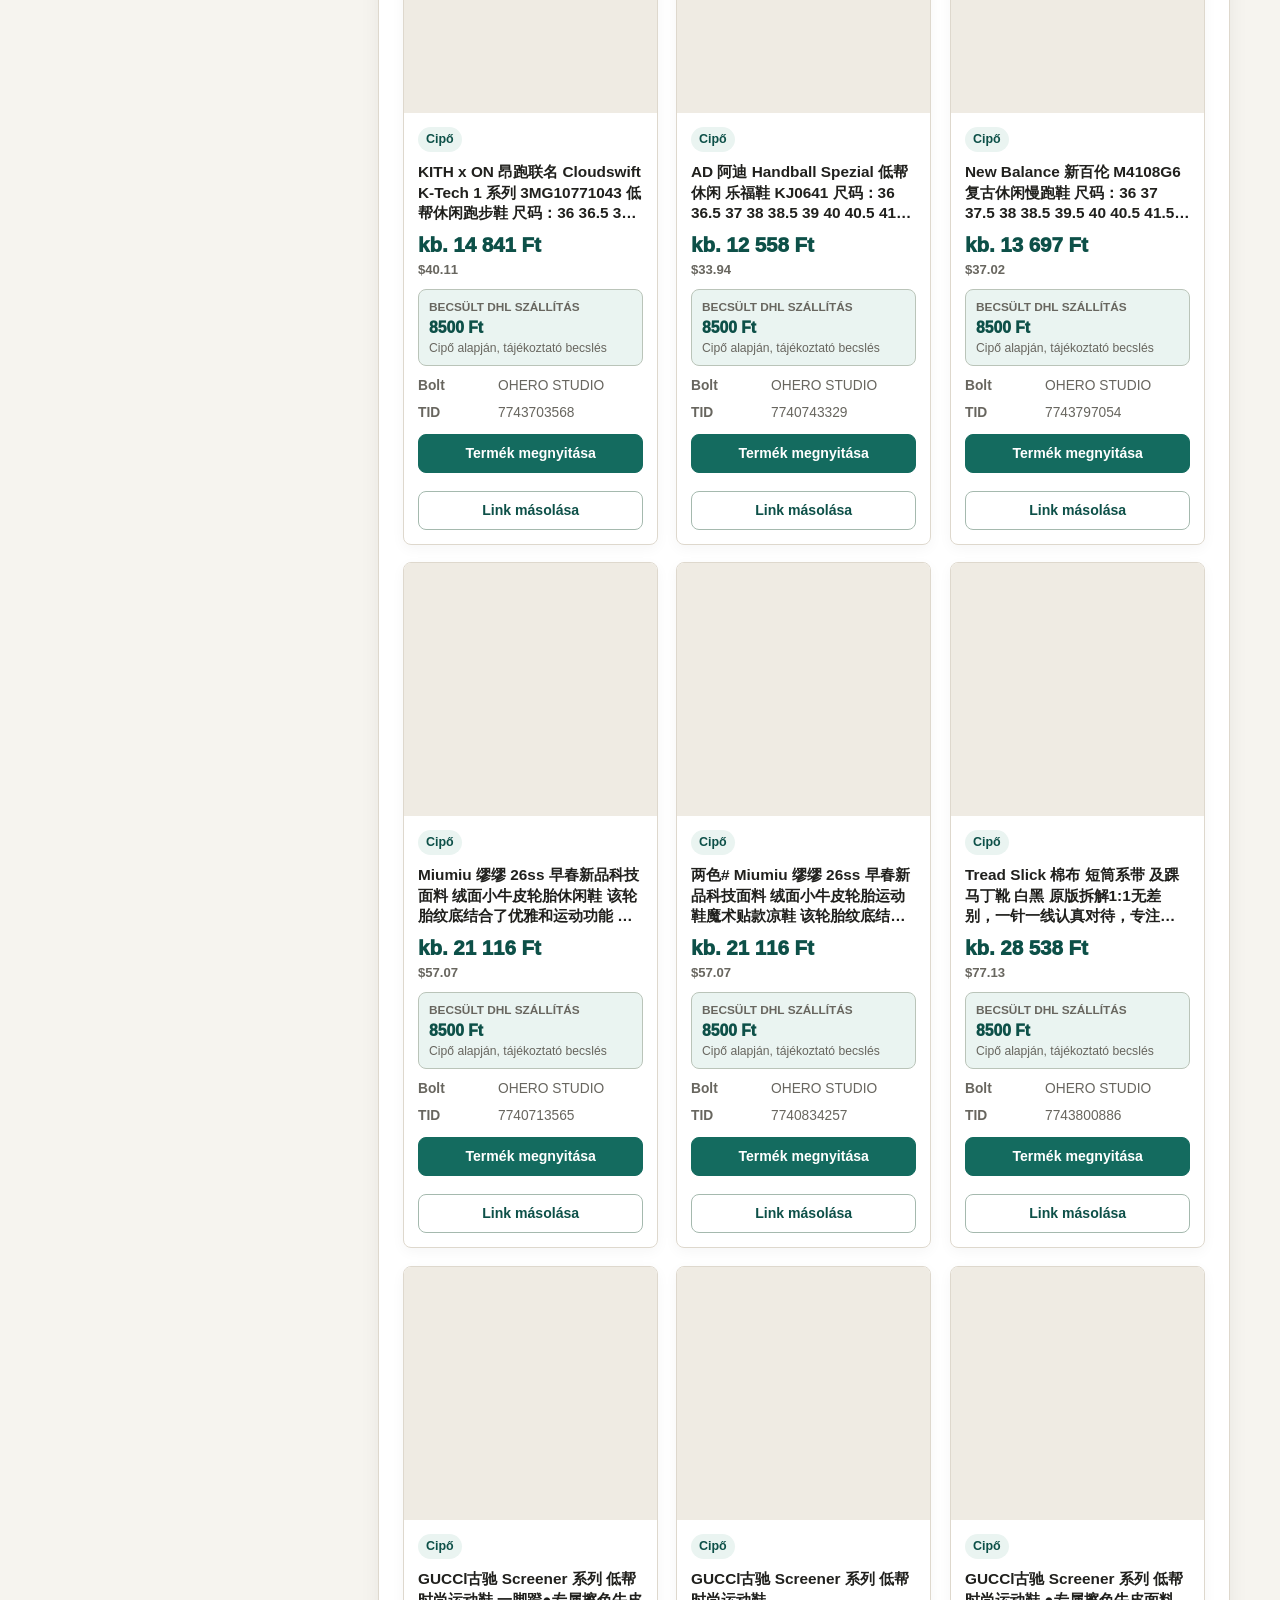
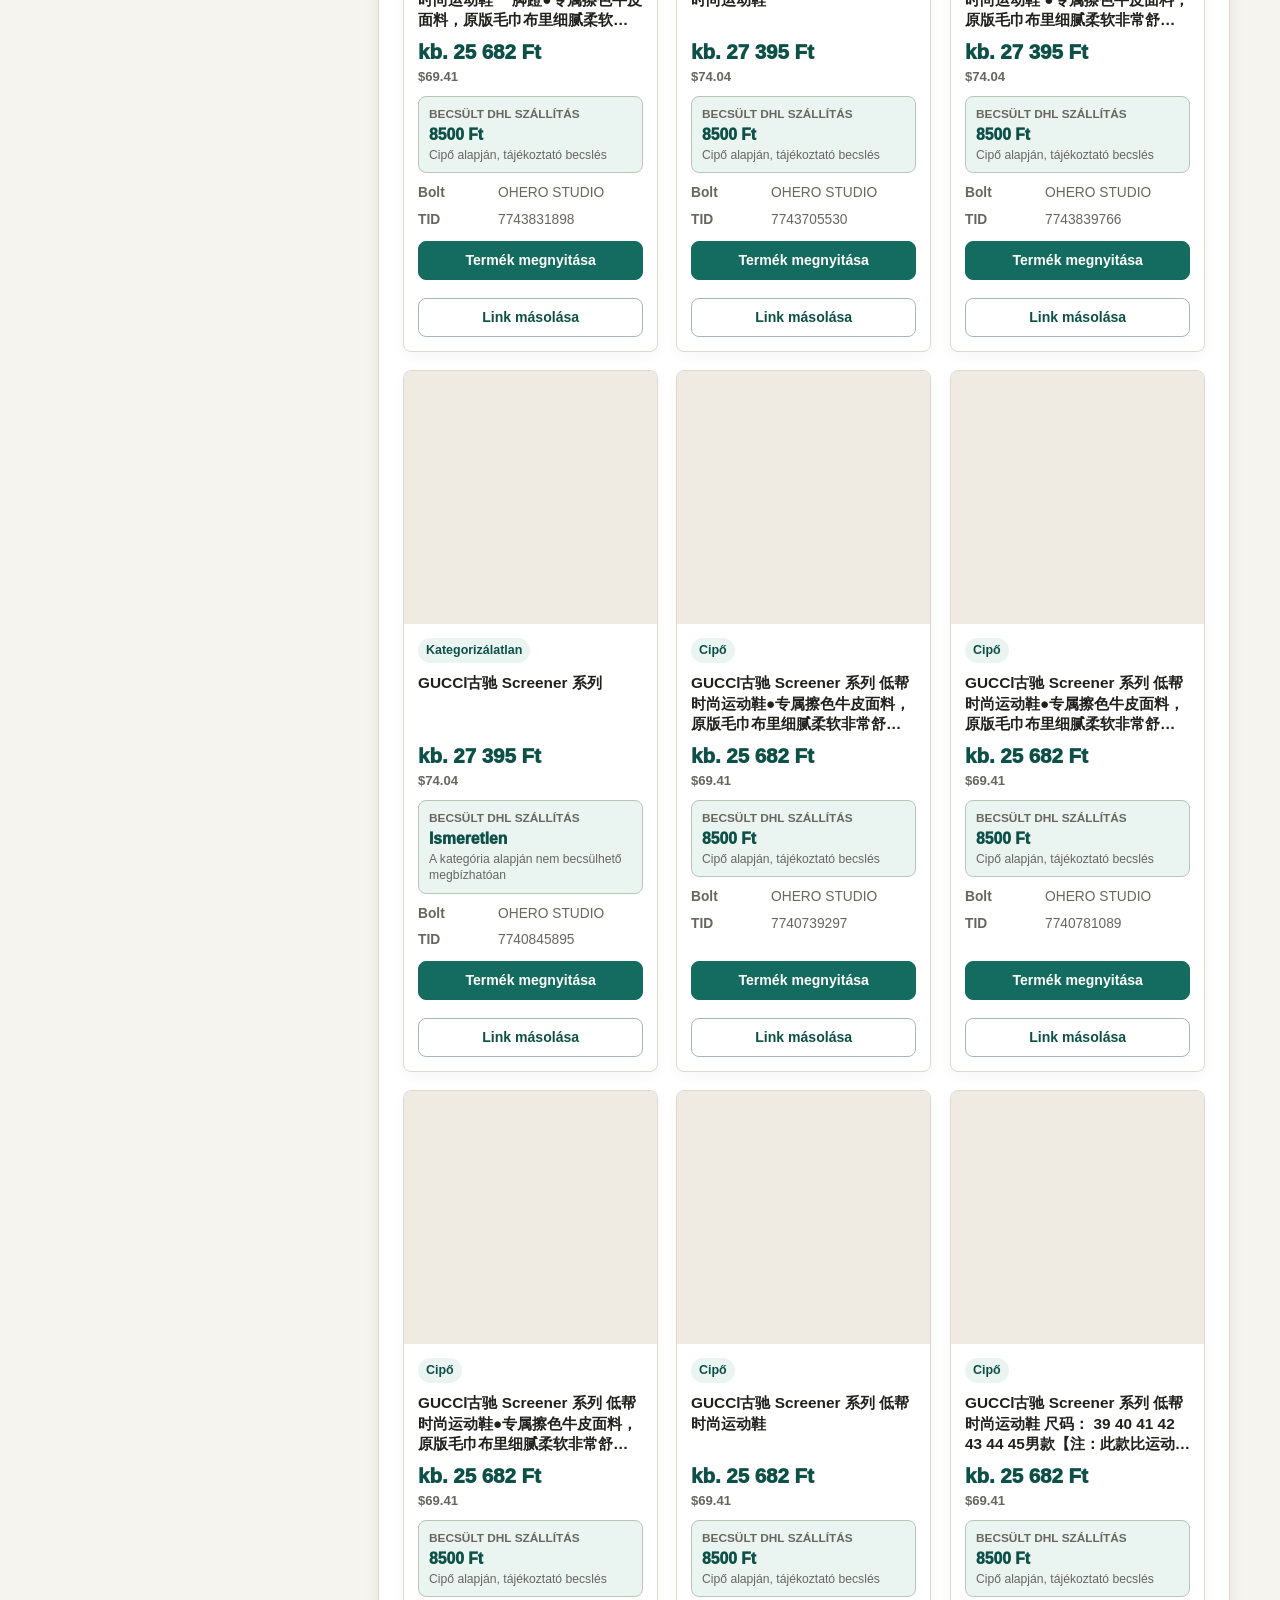
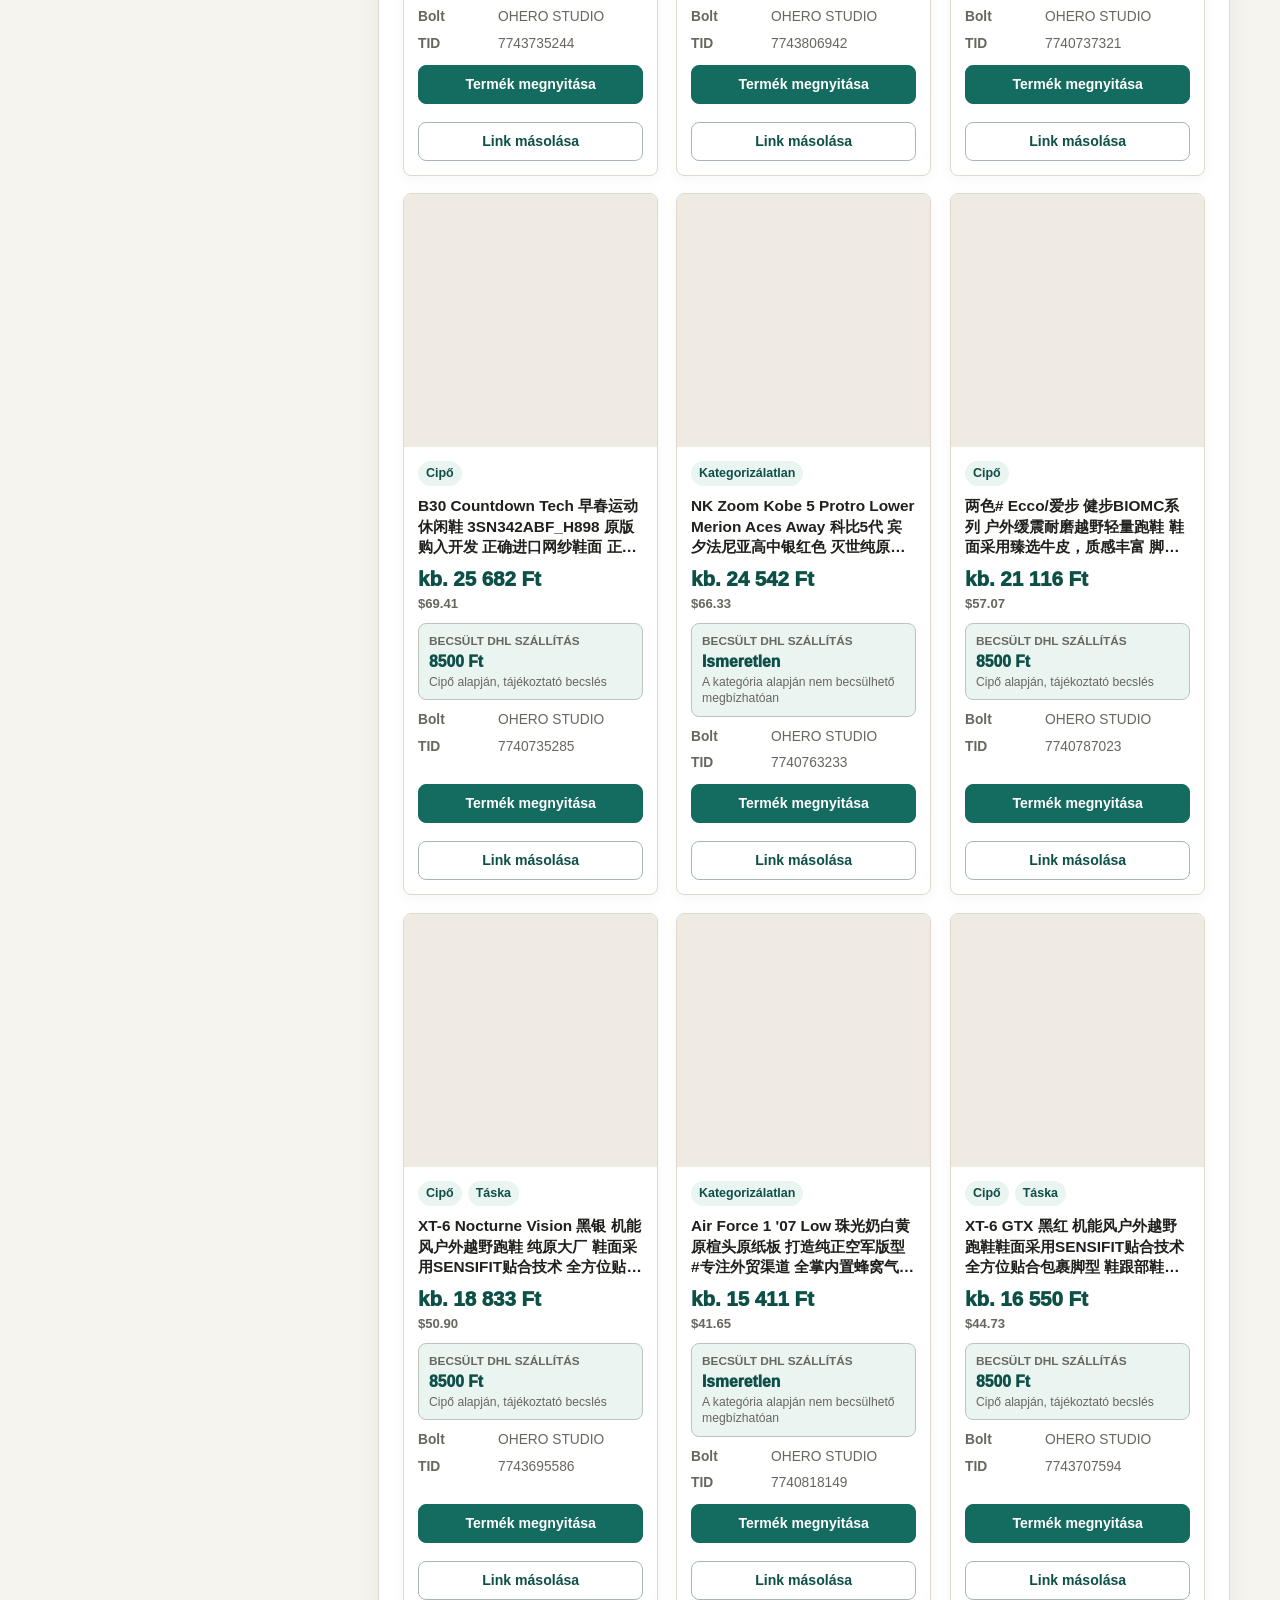
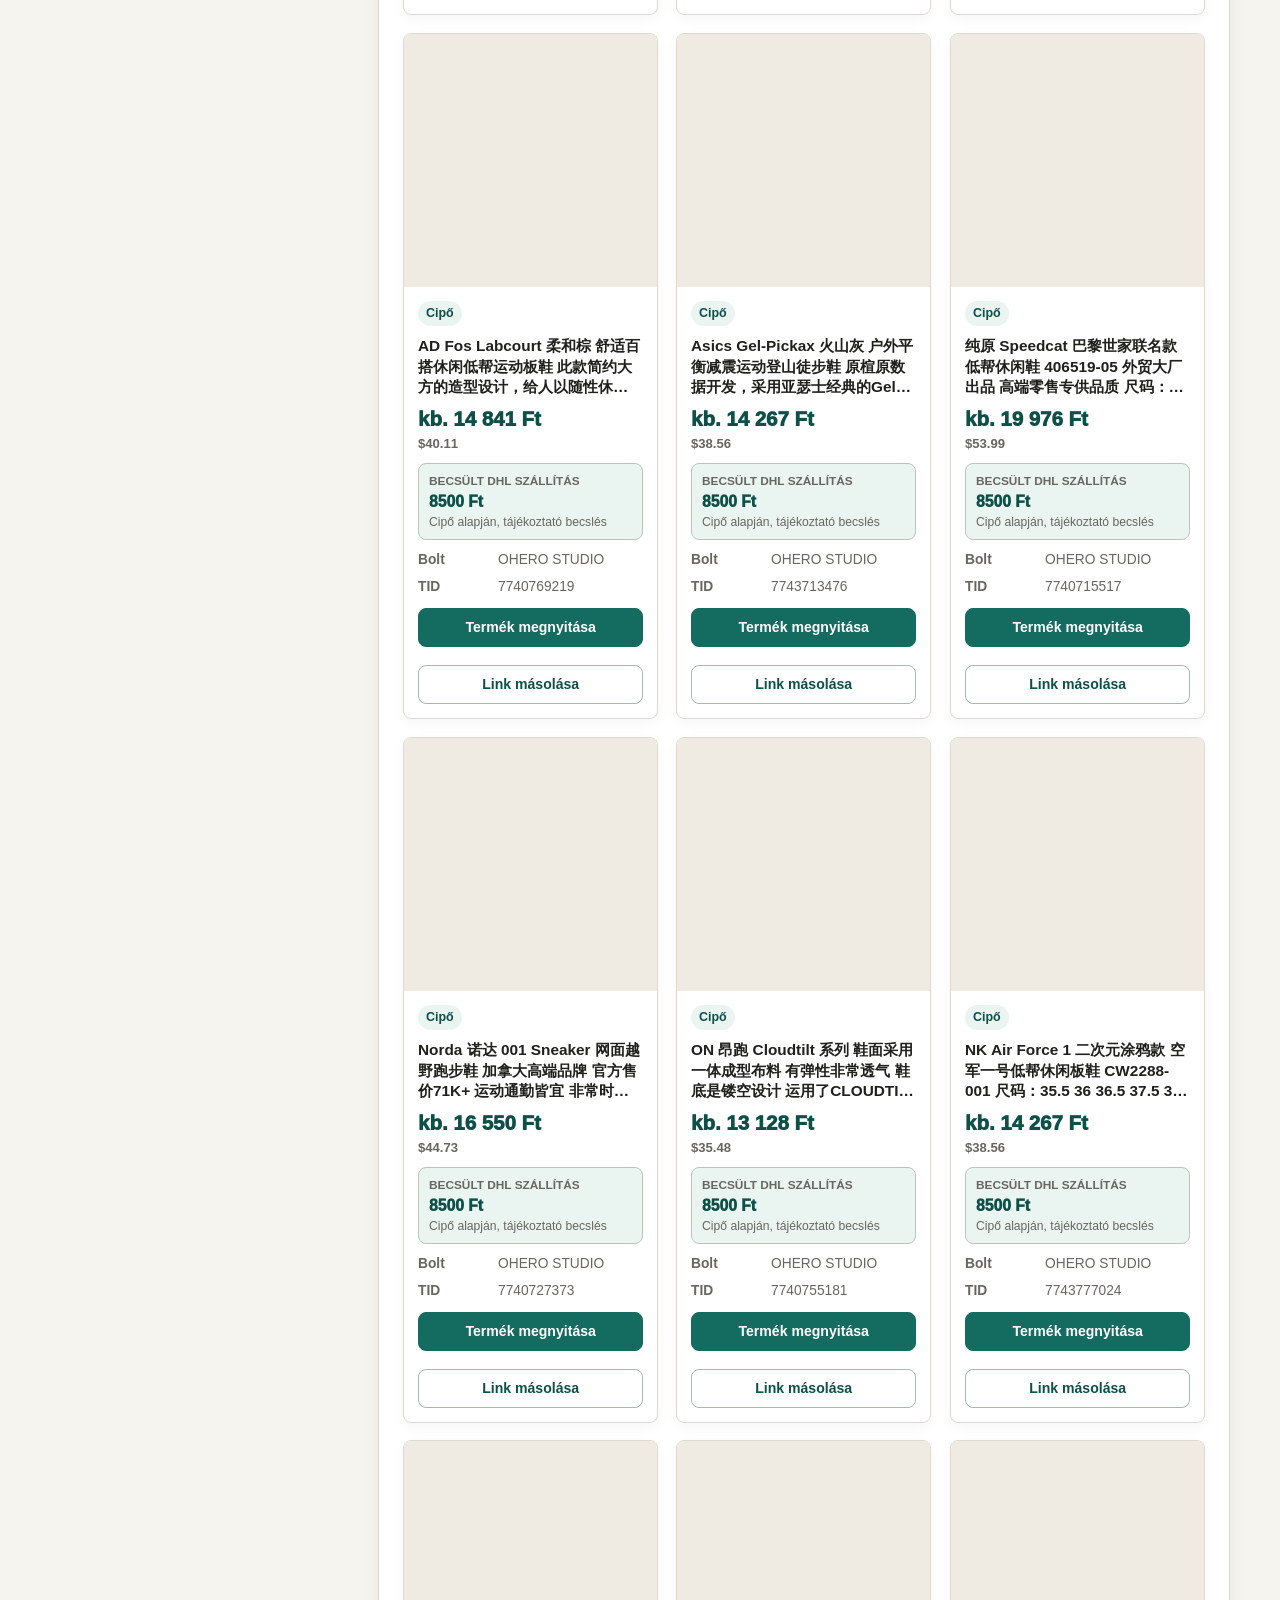
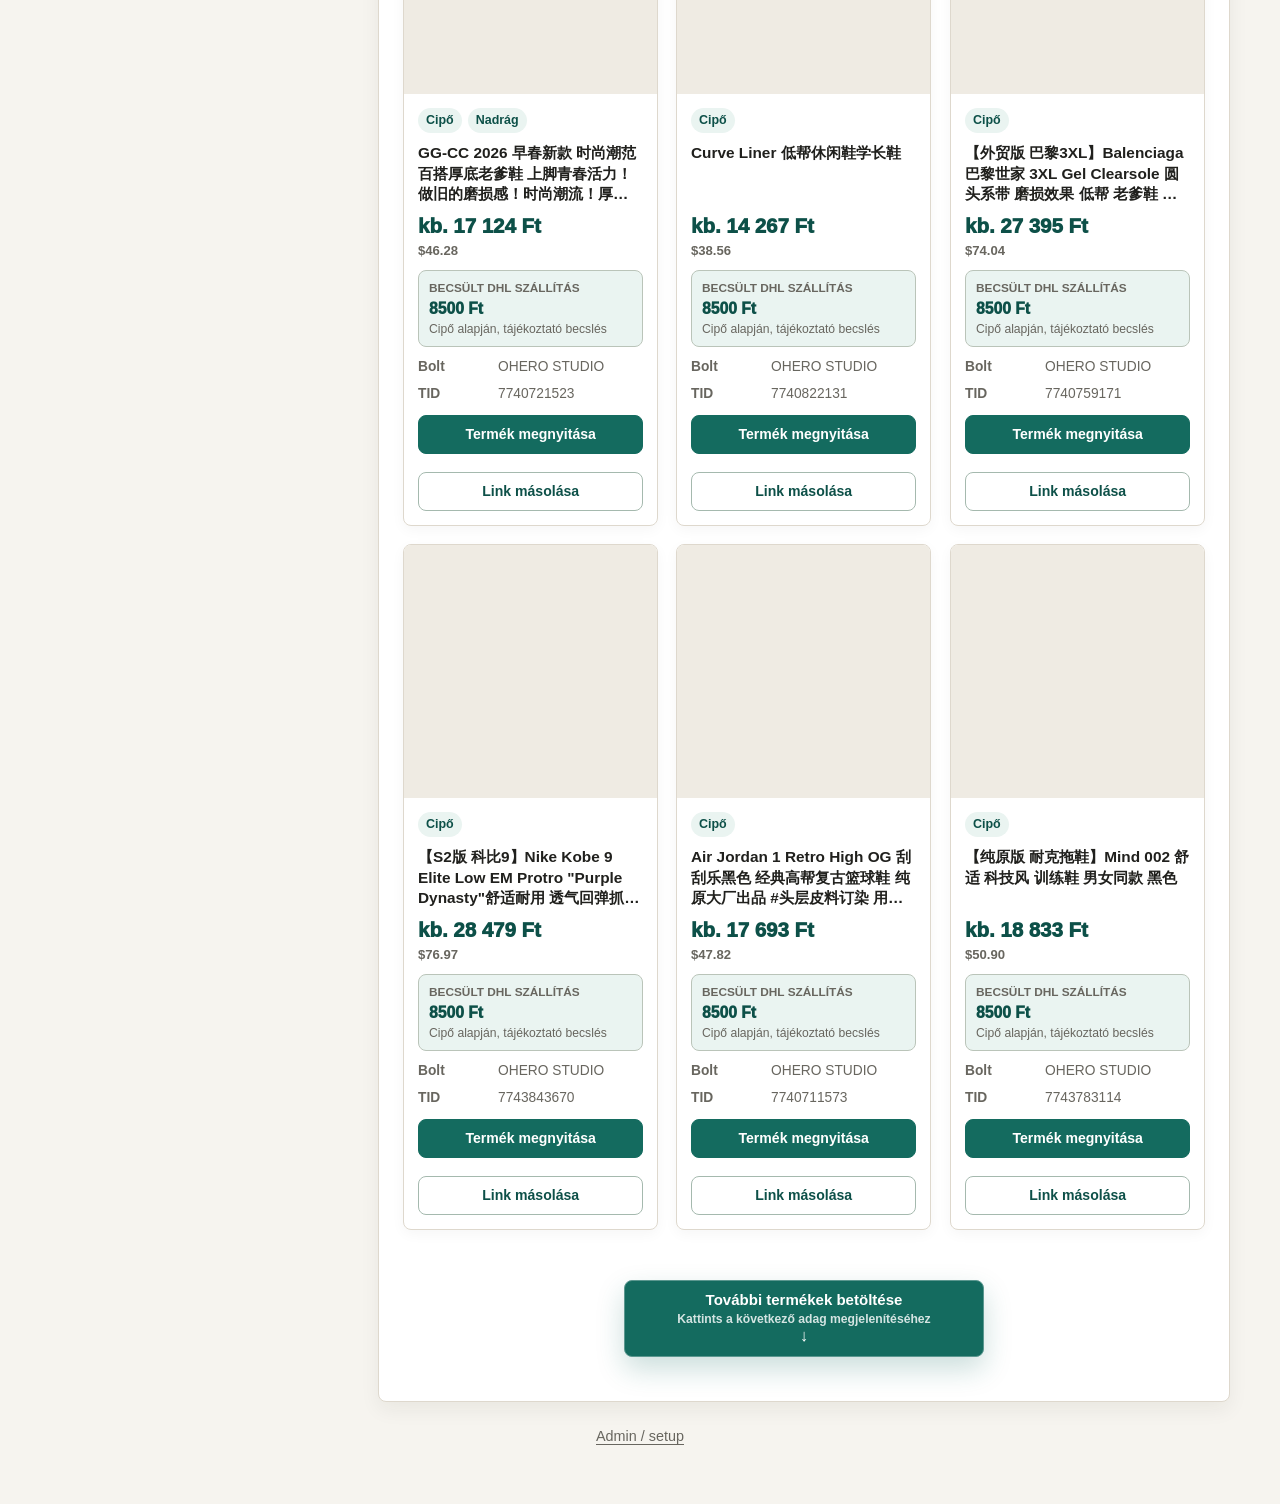
==== commit 78067884: "Add files via upload" ====
--- a/index.html
+++ b/index.html
@@ -11,6 +11,20 @@
     <meta http-equiv="Cache-Control" content="no-store, no-cache, must-revalidate, max-age=0" />
     <meta http-equiv="Pragma" content="no-cache" />
     <meta http-equiv="Expires" content="0" />
+    <script type="importmap">
+      {
+        "imports": {
+          "./assets/js/app-version.js": "./assets/js/app-version.js?v=2026-04-22-05",
+          "./assets/js/cache-utils.js": "./assets/js/cache-utils.js?v=2026-04-22-05"
+        },
+        "scopes": {
+          "./assets/js/": {
+            "./app-version.js": "./assets/js/app-version.js?v=2026-04-22-05",
+            "./cache-utils.js": "./assets/js/cache-utils.js?v=2026-04-22-05"
+          }
+        }
+      }
+    </script>
     <script type="module">
       import { appendVersion } from "./assets/js/cache-utils.js";
       const favicon = document.createElement("link");
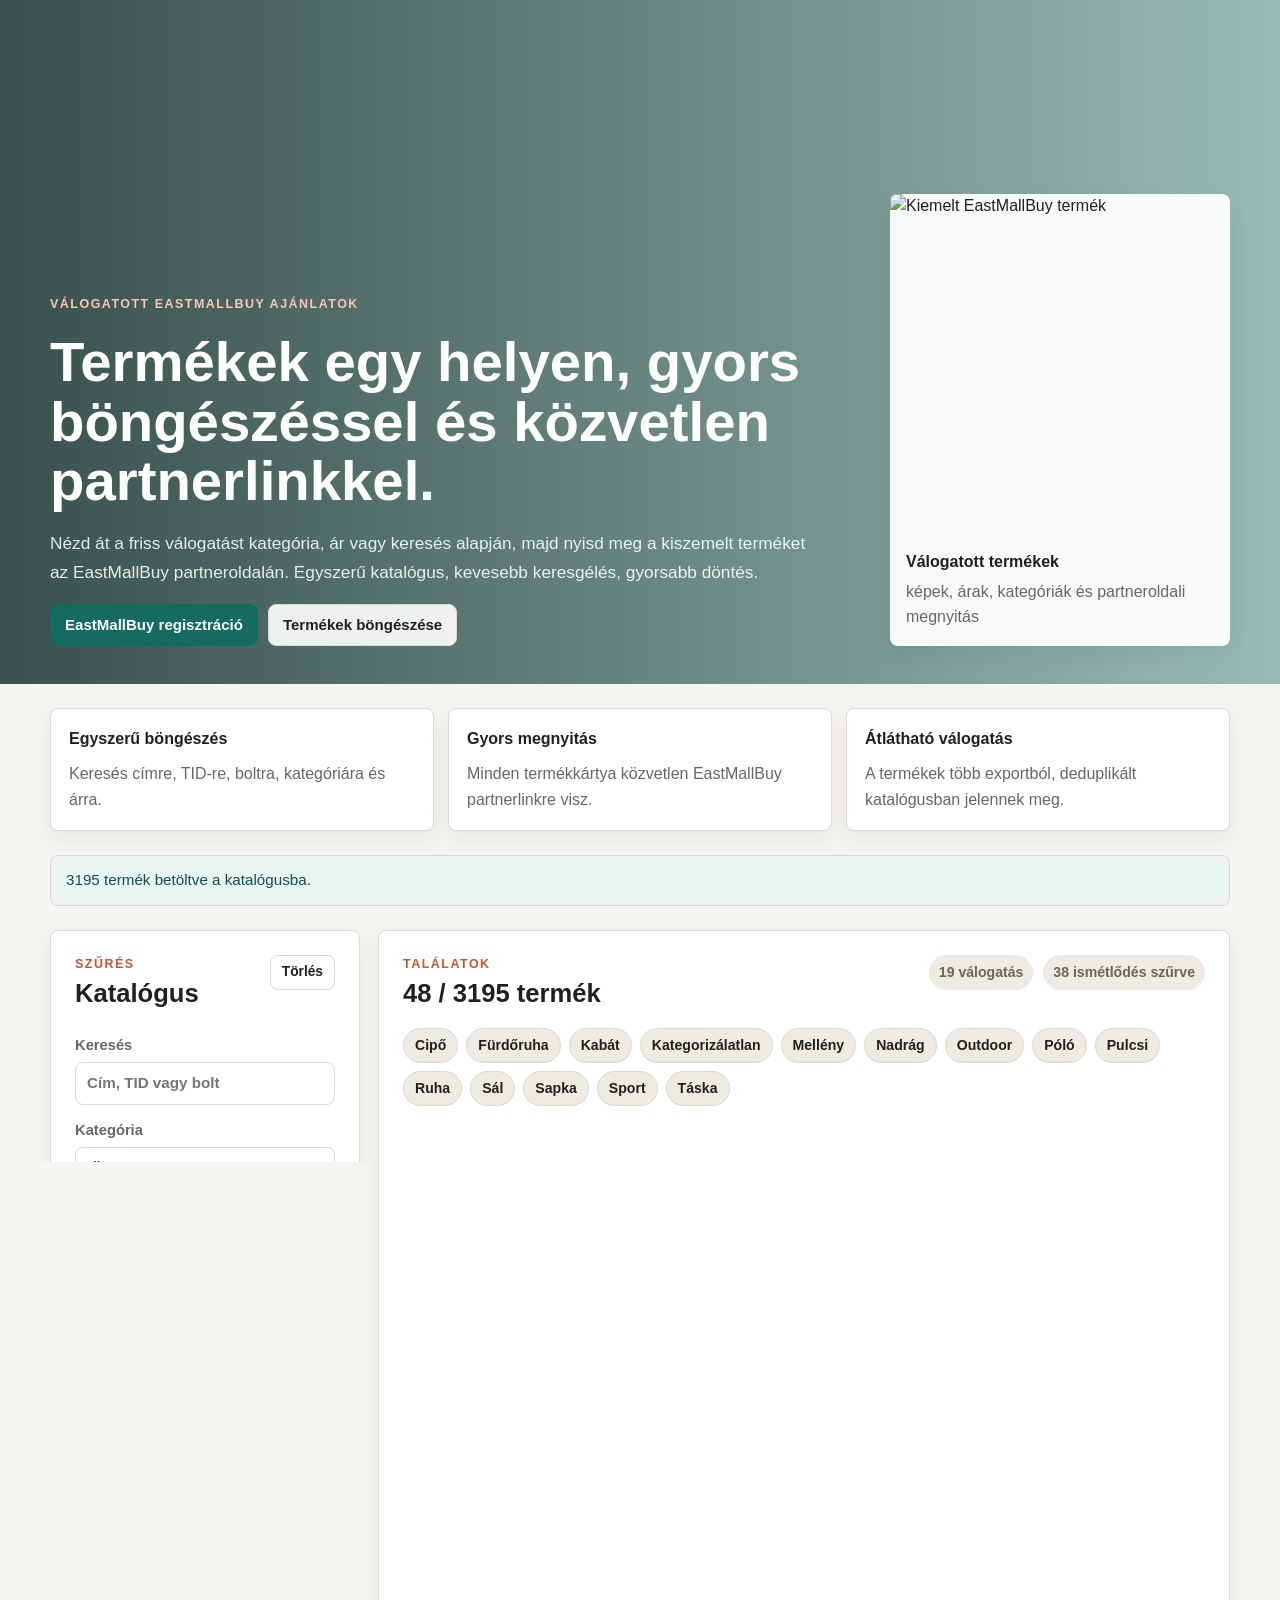
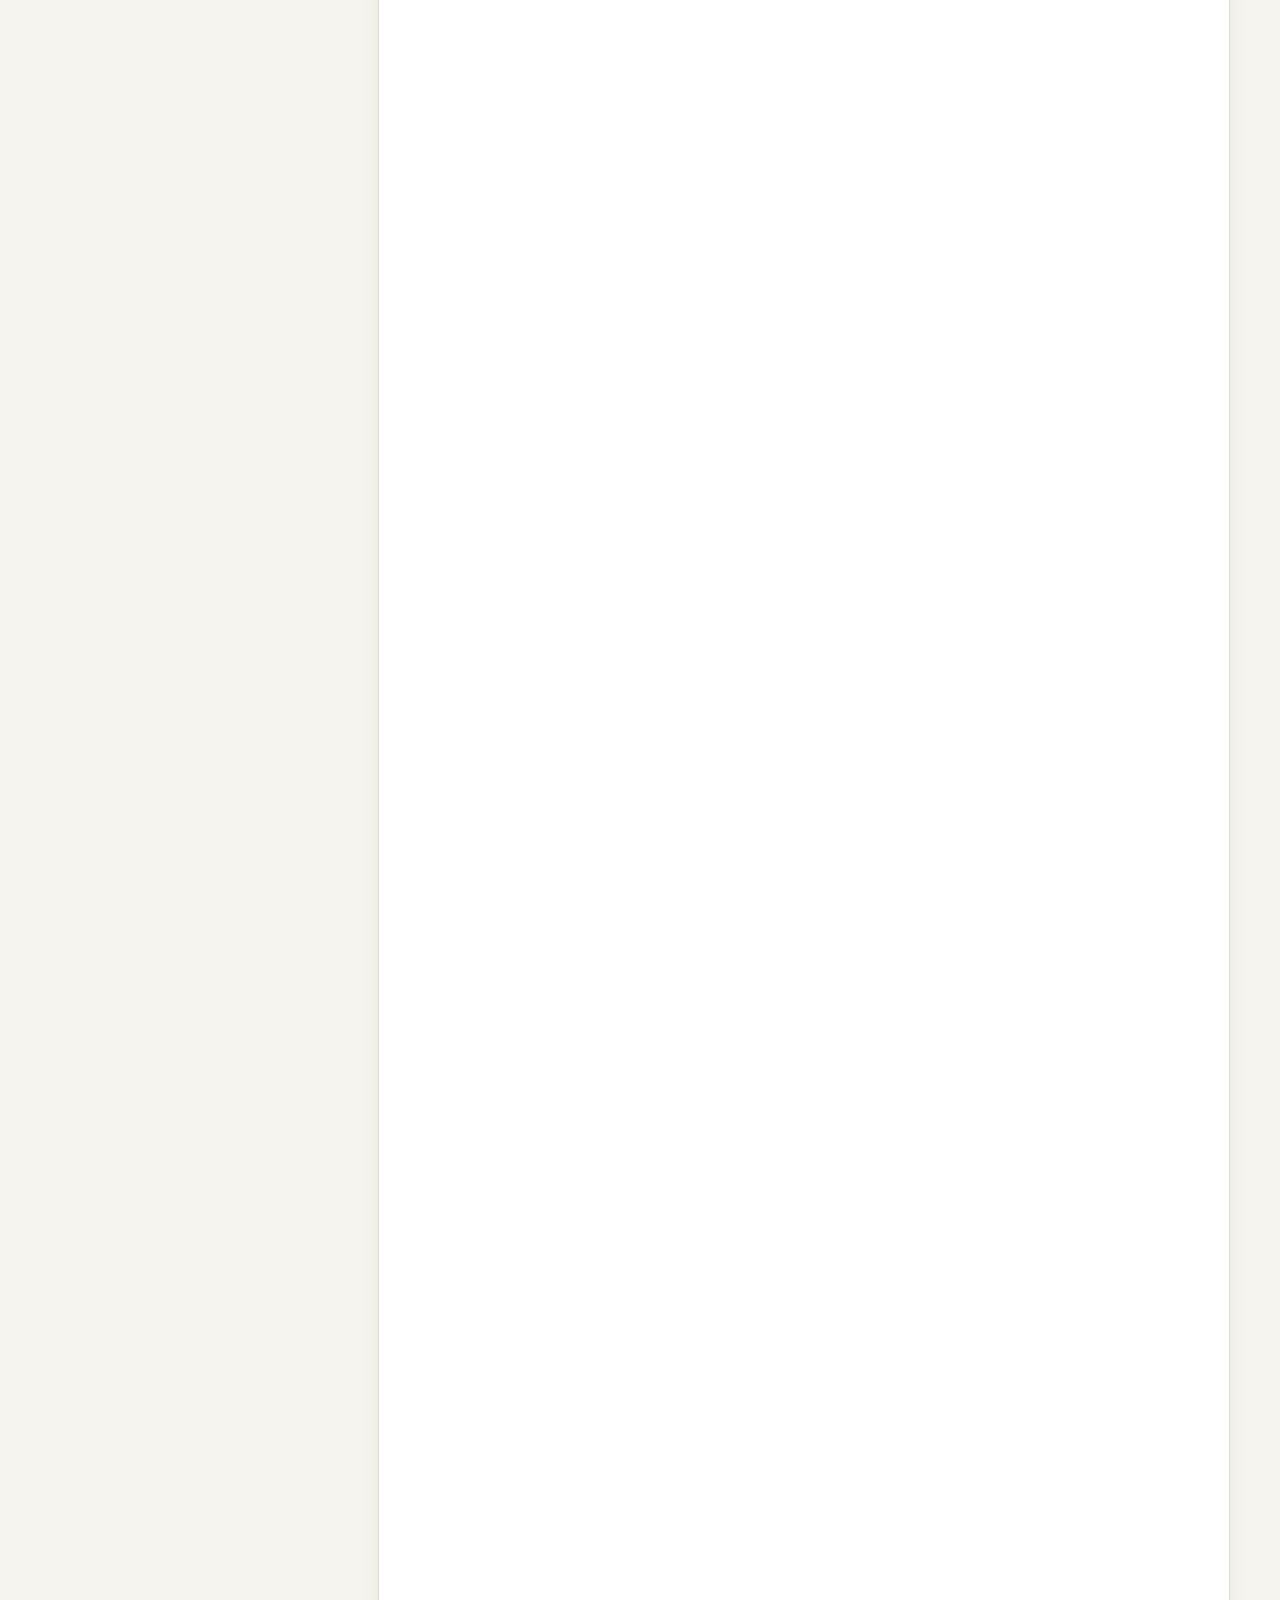
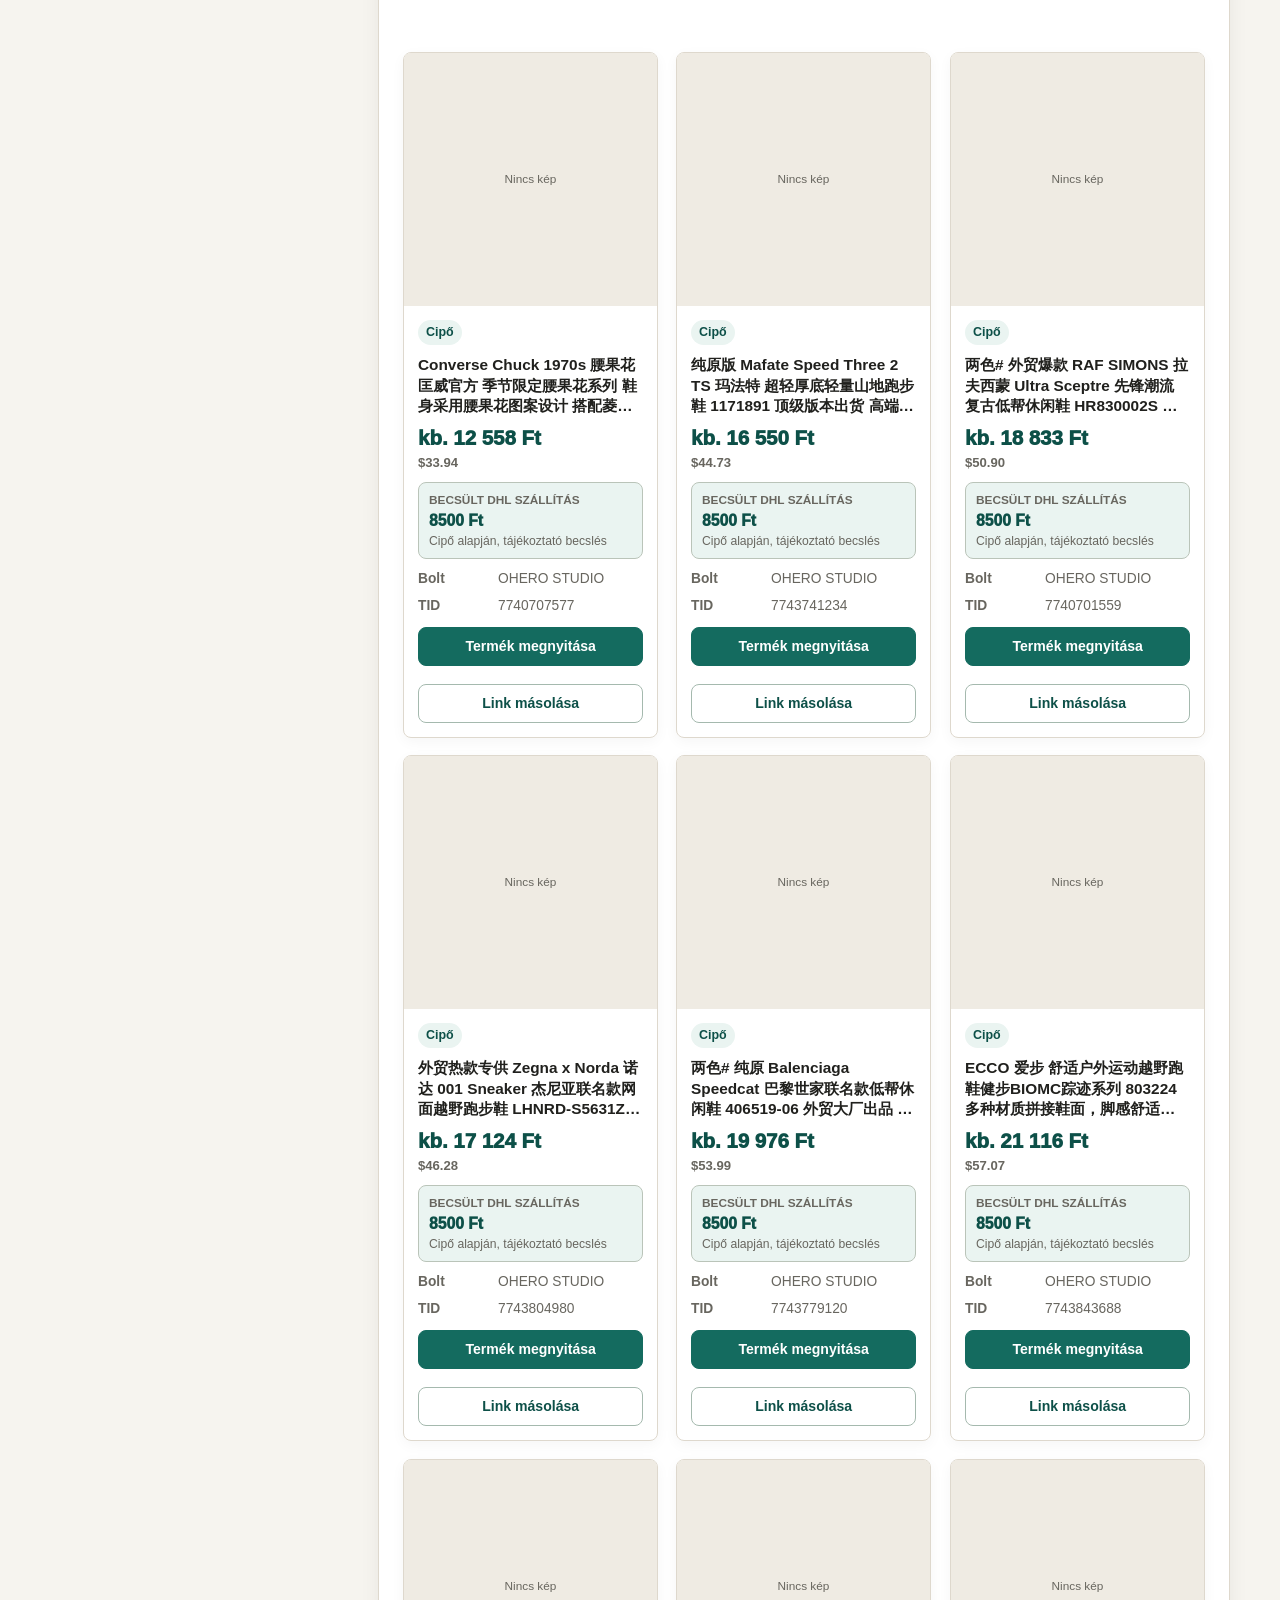
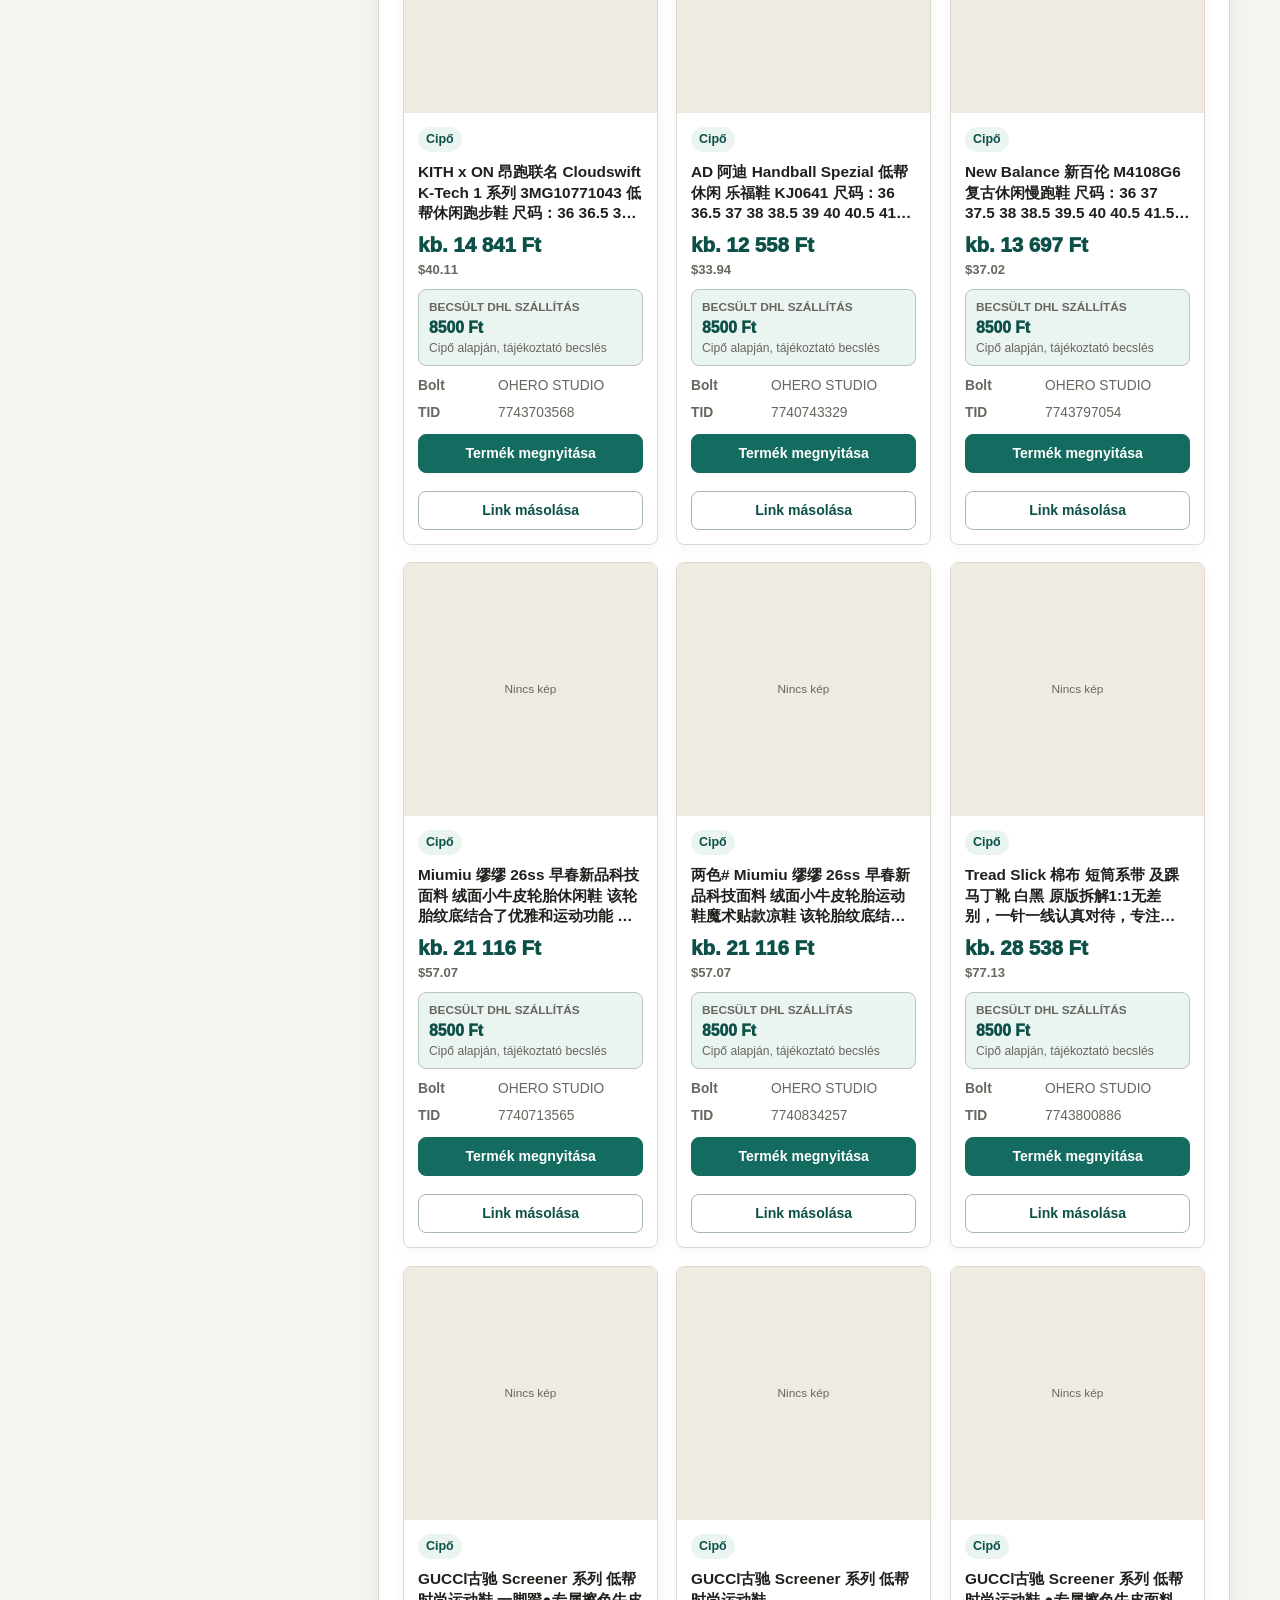
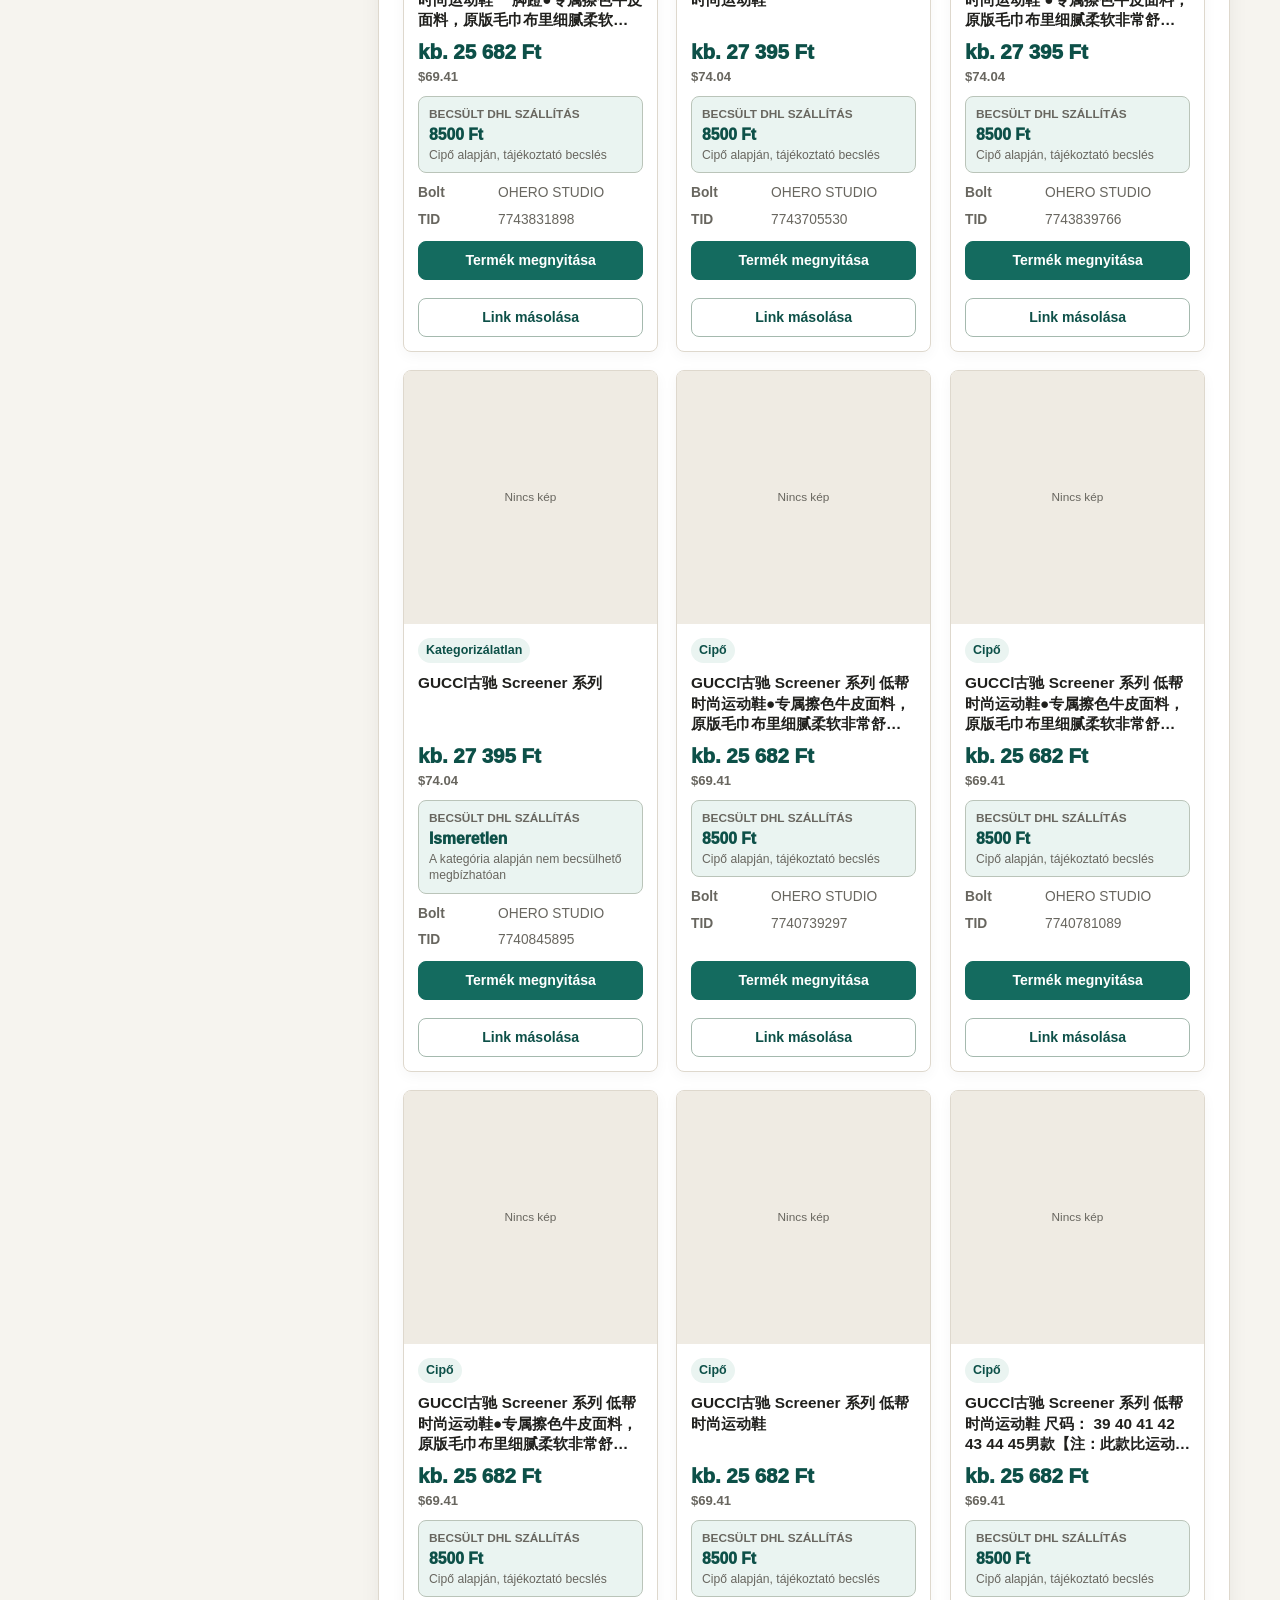
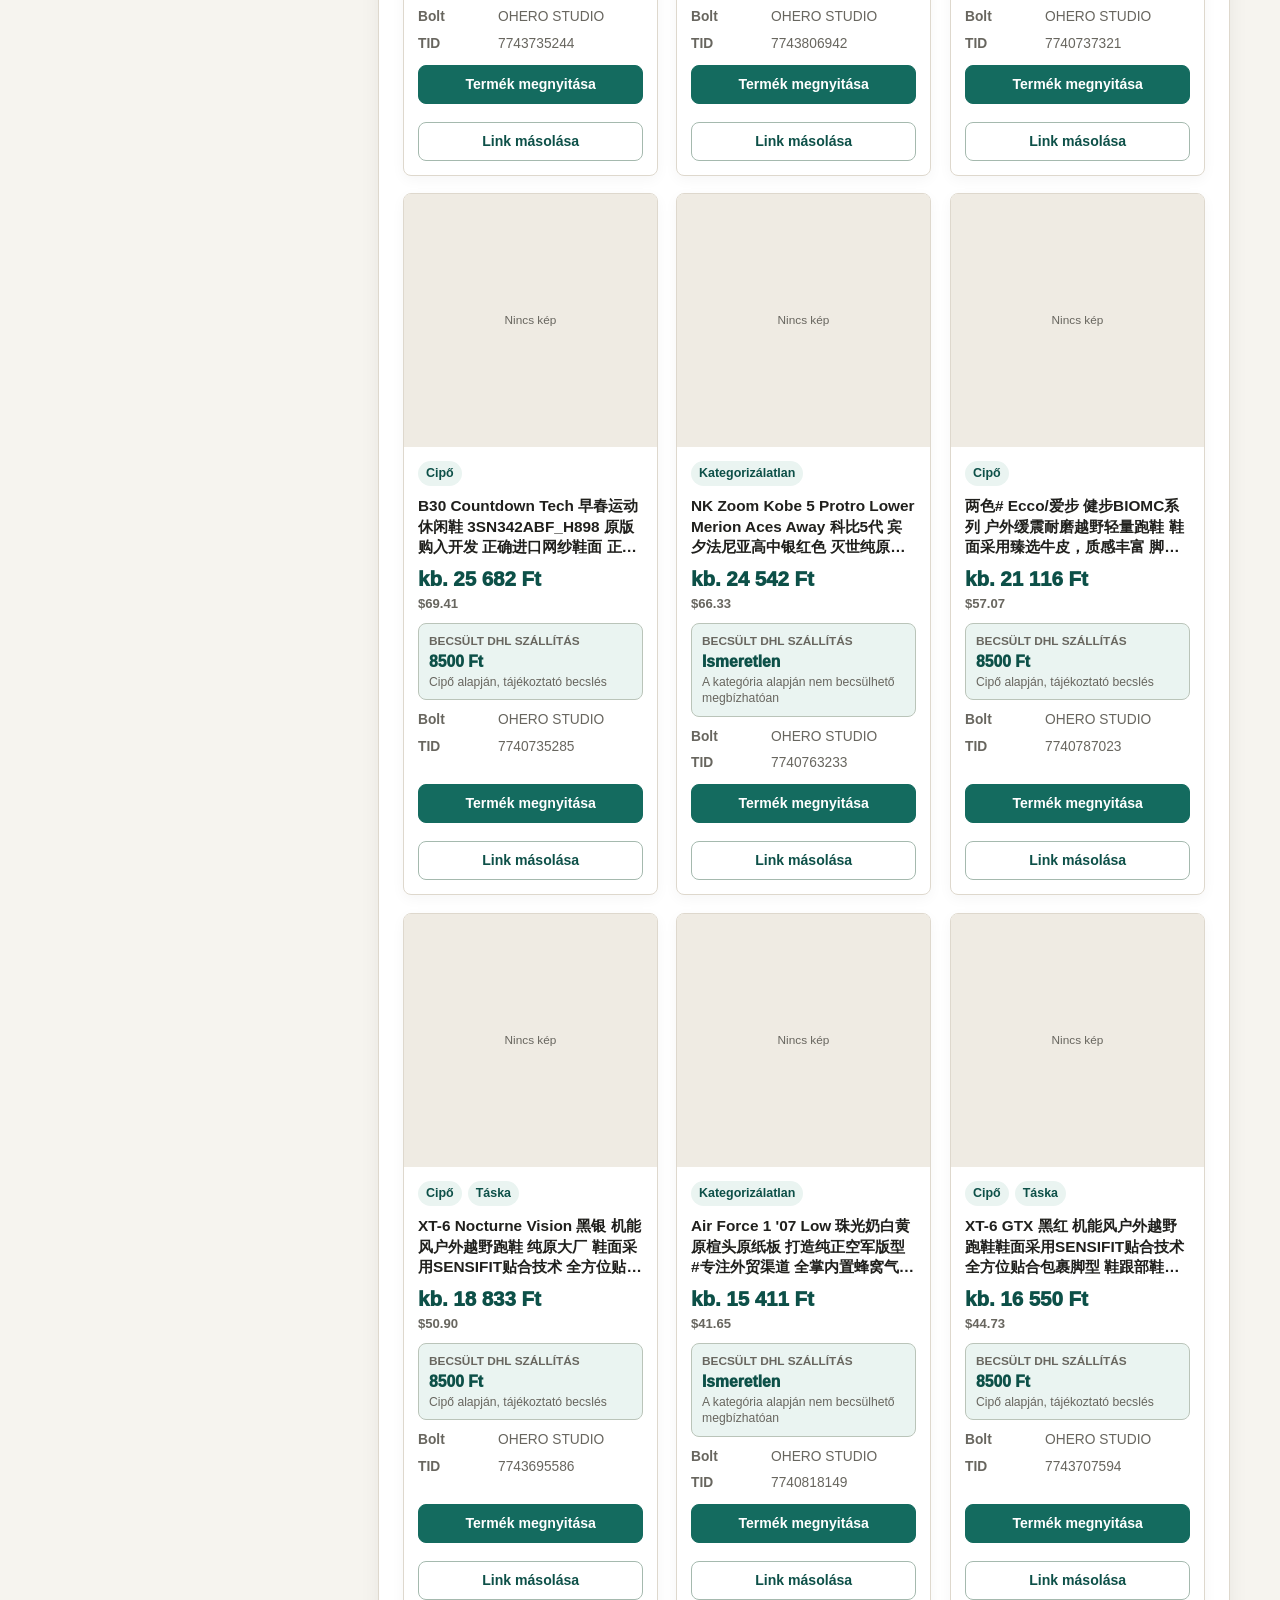
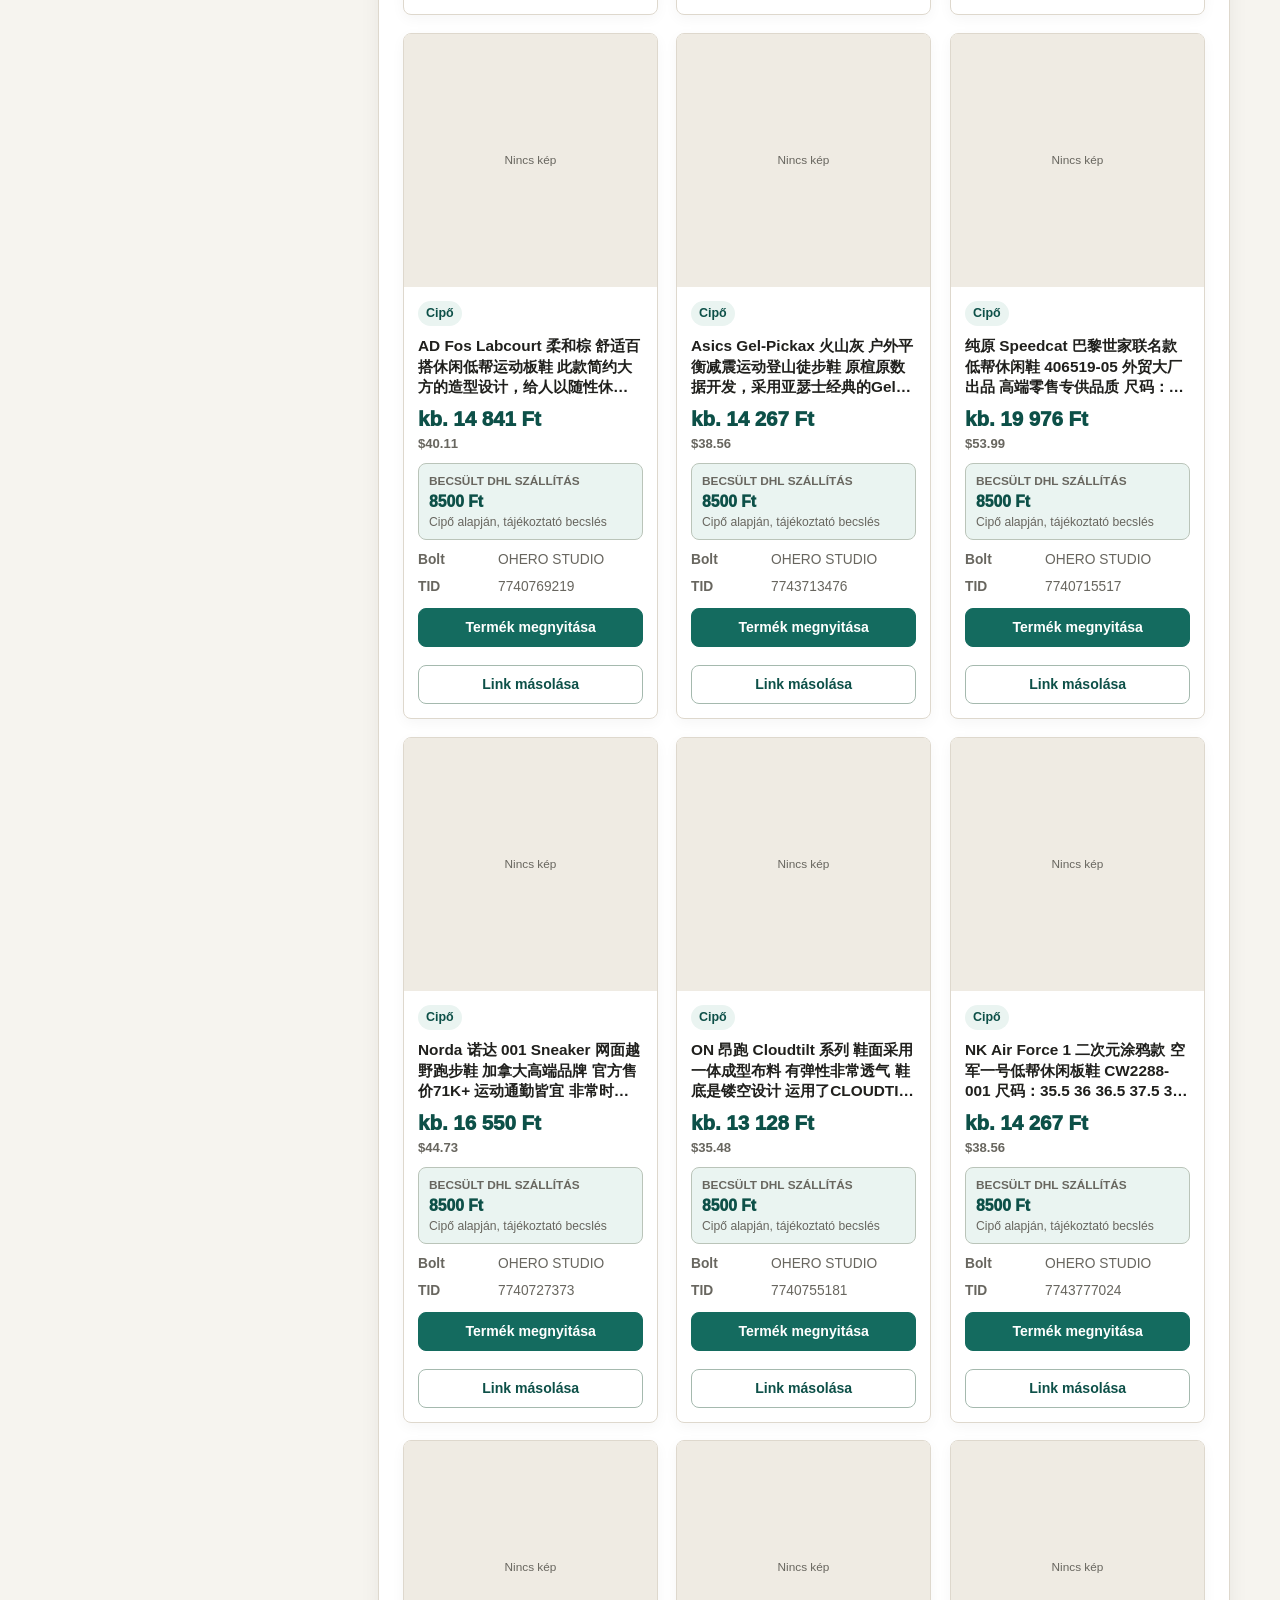
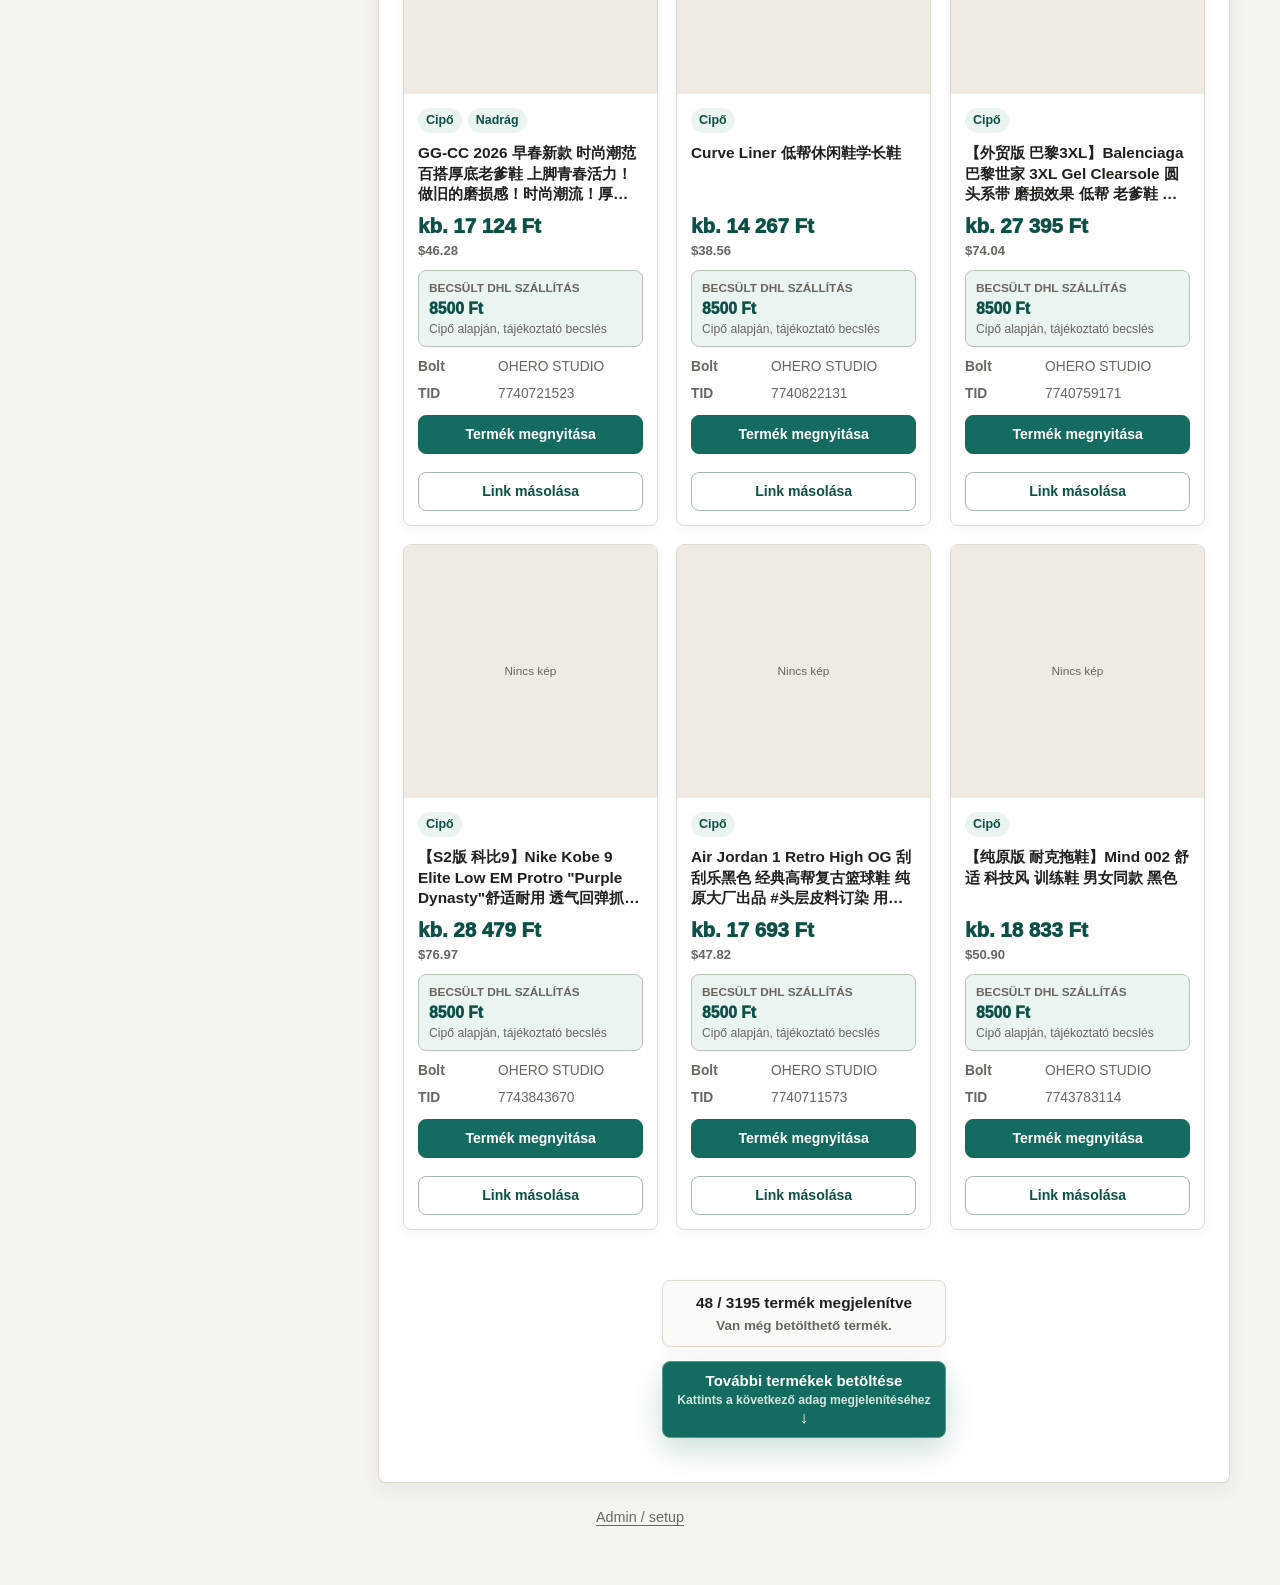
==== commit 78191bdd: "Add files via upload" ====
--- a/index.html
+++ b/index.html
@@ -14,13 +14,13 @@
     <script type="importmap">
       {
         "imports": {
-          "./assets/js/app-version.js": "./assets/js/app-version.js?v=2026-04-22-05",
-          "./assets/js/cache-utils.js": "./assets/js/cache-utils.js?v=2026-04-22-05"
+          "./assets/js/app-version.js": "./assets/js/app-version.js?v=2026-04-22-06",
+          "./assets/js/cache-utils.js": "./assets/js/cache-utils.js?v=2026-04-22-06"
         },
         "scopes": {
           "./assets/js/": {
-            "./app-version.js": "./assets/js/app-version.js?v=2026-04-22-05",
-            "./cache-utils.js": "./assets/js/cache-utils.js?v=2026-04-22-05"
+            "./app-version.js": "./assets/js/app-version.js?v=2026-04-22-06",
+            "./cache-utils.js": "./assets/js/cache-utils.js?v=2026-04-22-06"
           }
         }
       }
@@ -168,6 +168,10 @@
           <div id="categoryNav" class="category-nav" aria-label="Kategória böngészés"></div>
           <div id="productGrid" class="product-grid"></div>
           <div class="load-more">
+            <div class="load-more-status" aria-live="polite">
+              <strong id="loadMoreCount">0 / 0 termék megjelenítve</strong>
+              <span id="loadMoreMessage">Nincs megjeleníthető termék.</span>
+            </div>
             <button id="loadMoreBtn" class="btn btn--primary load-more-btn" type="button" hidden>
               <span>További termékek betöltése</span>
               <small>Kattints a következő adag megjelenítéséhez</small>
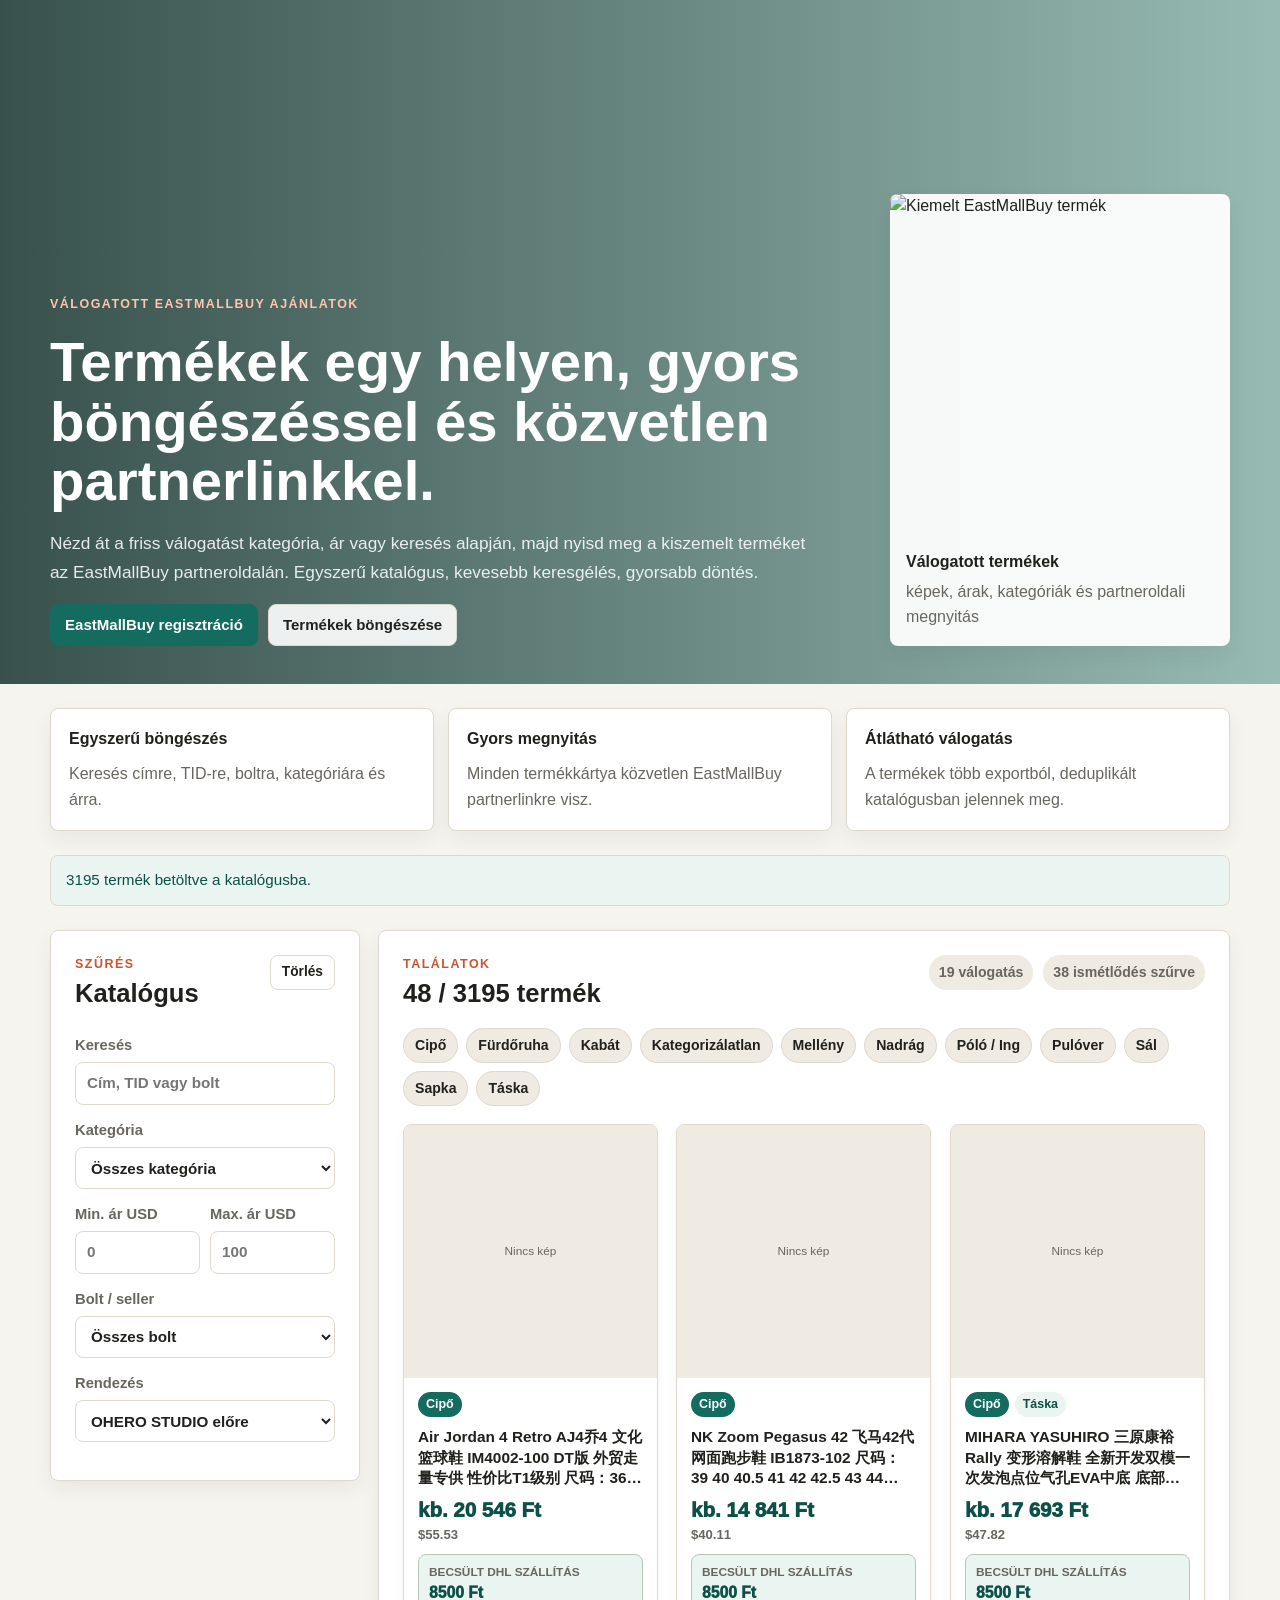
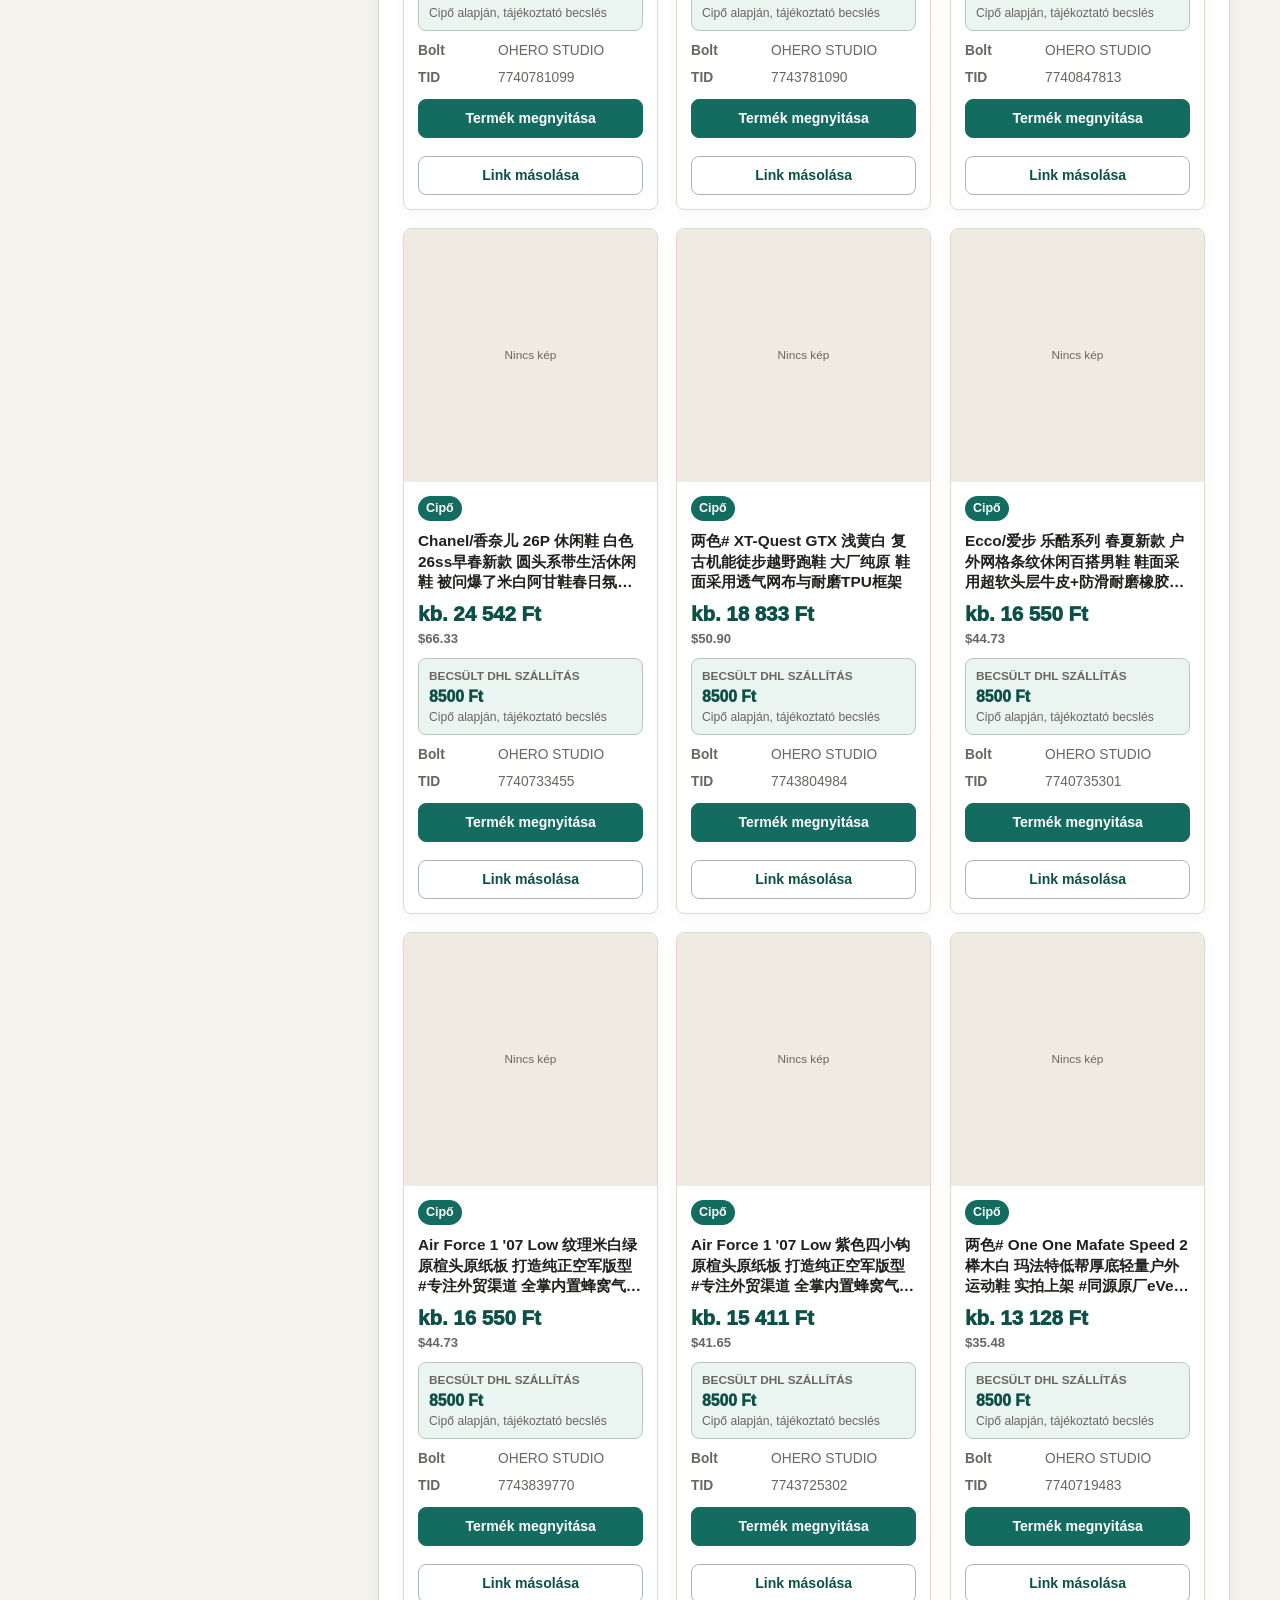
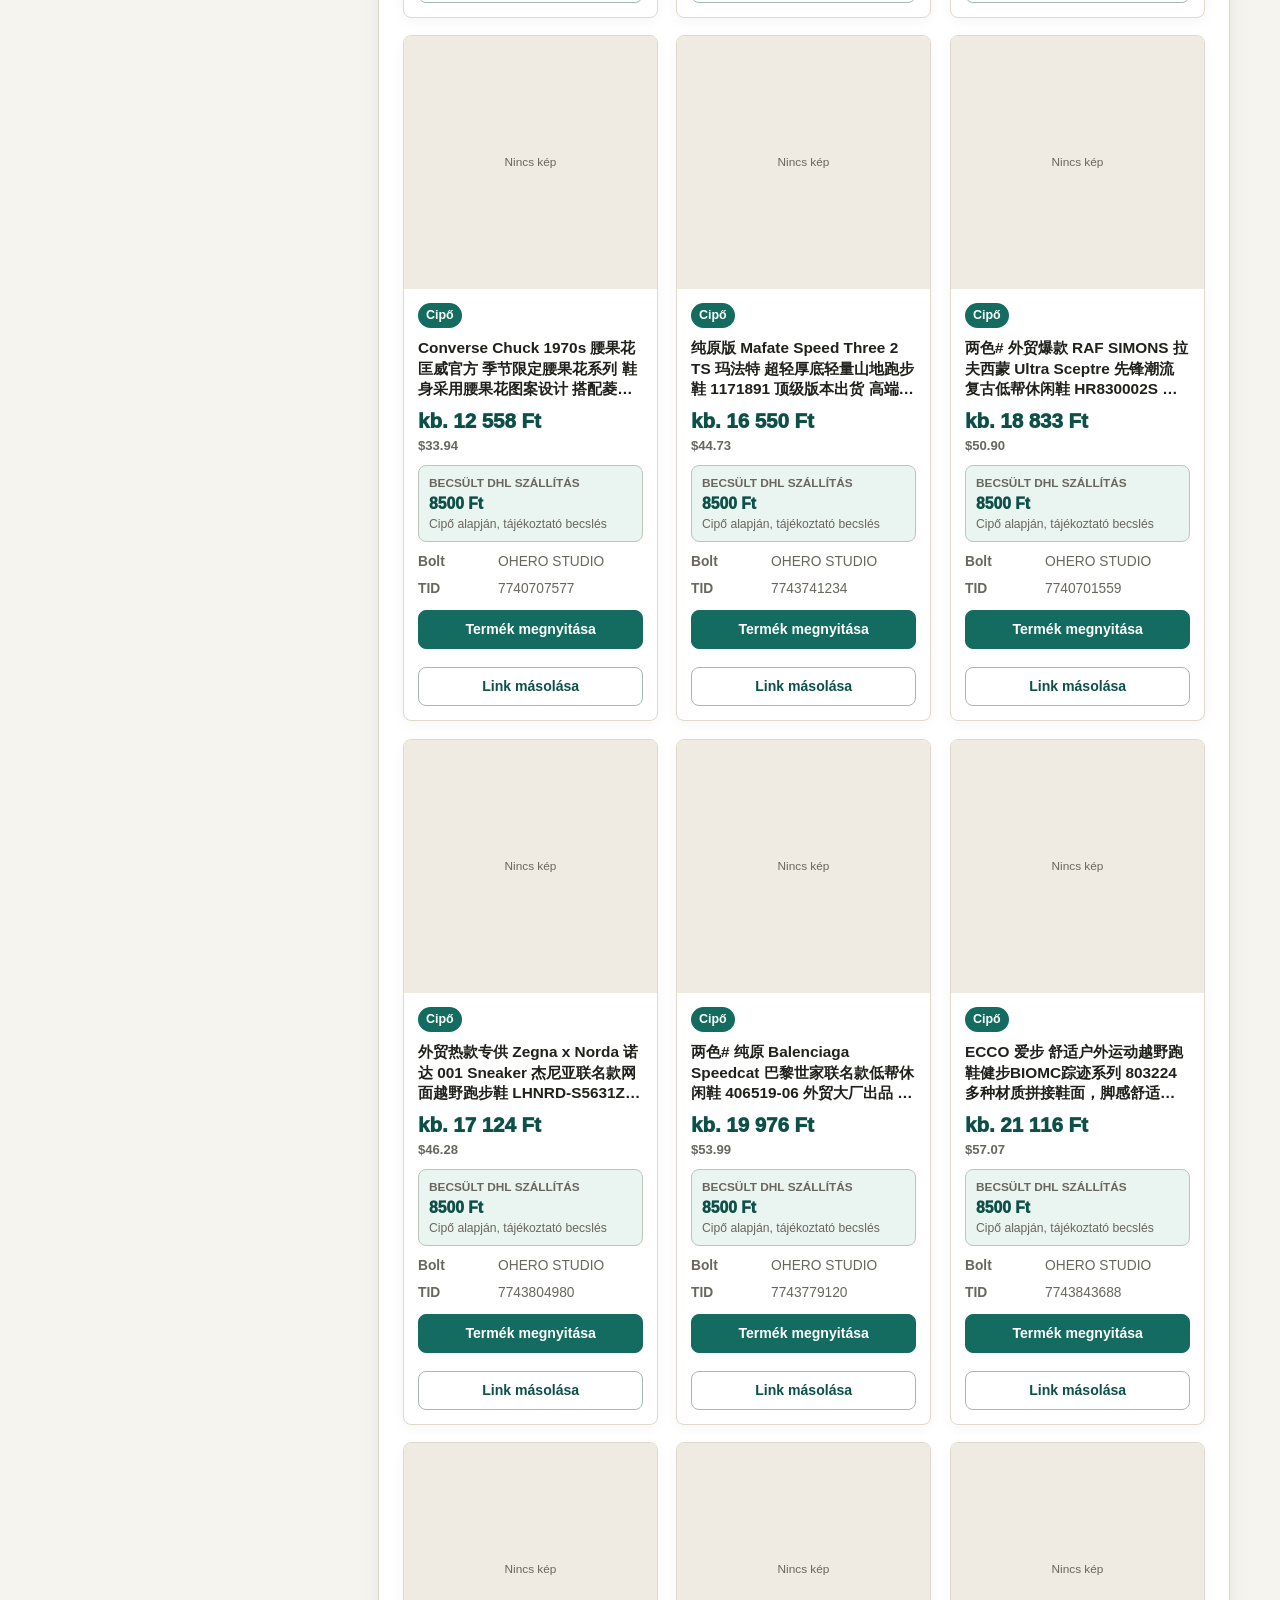
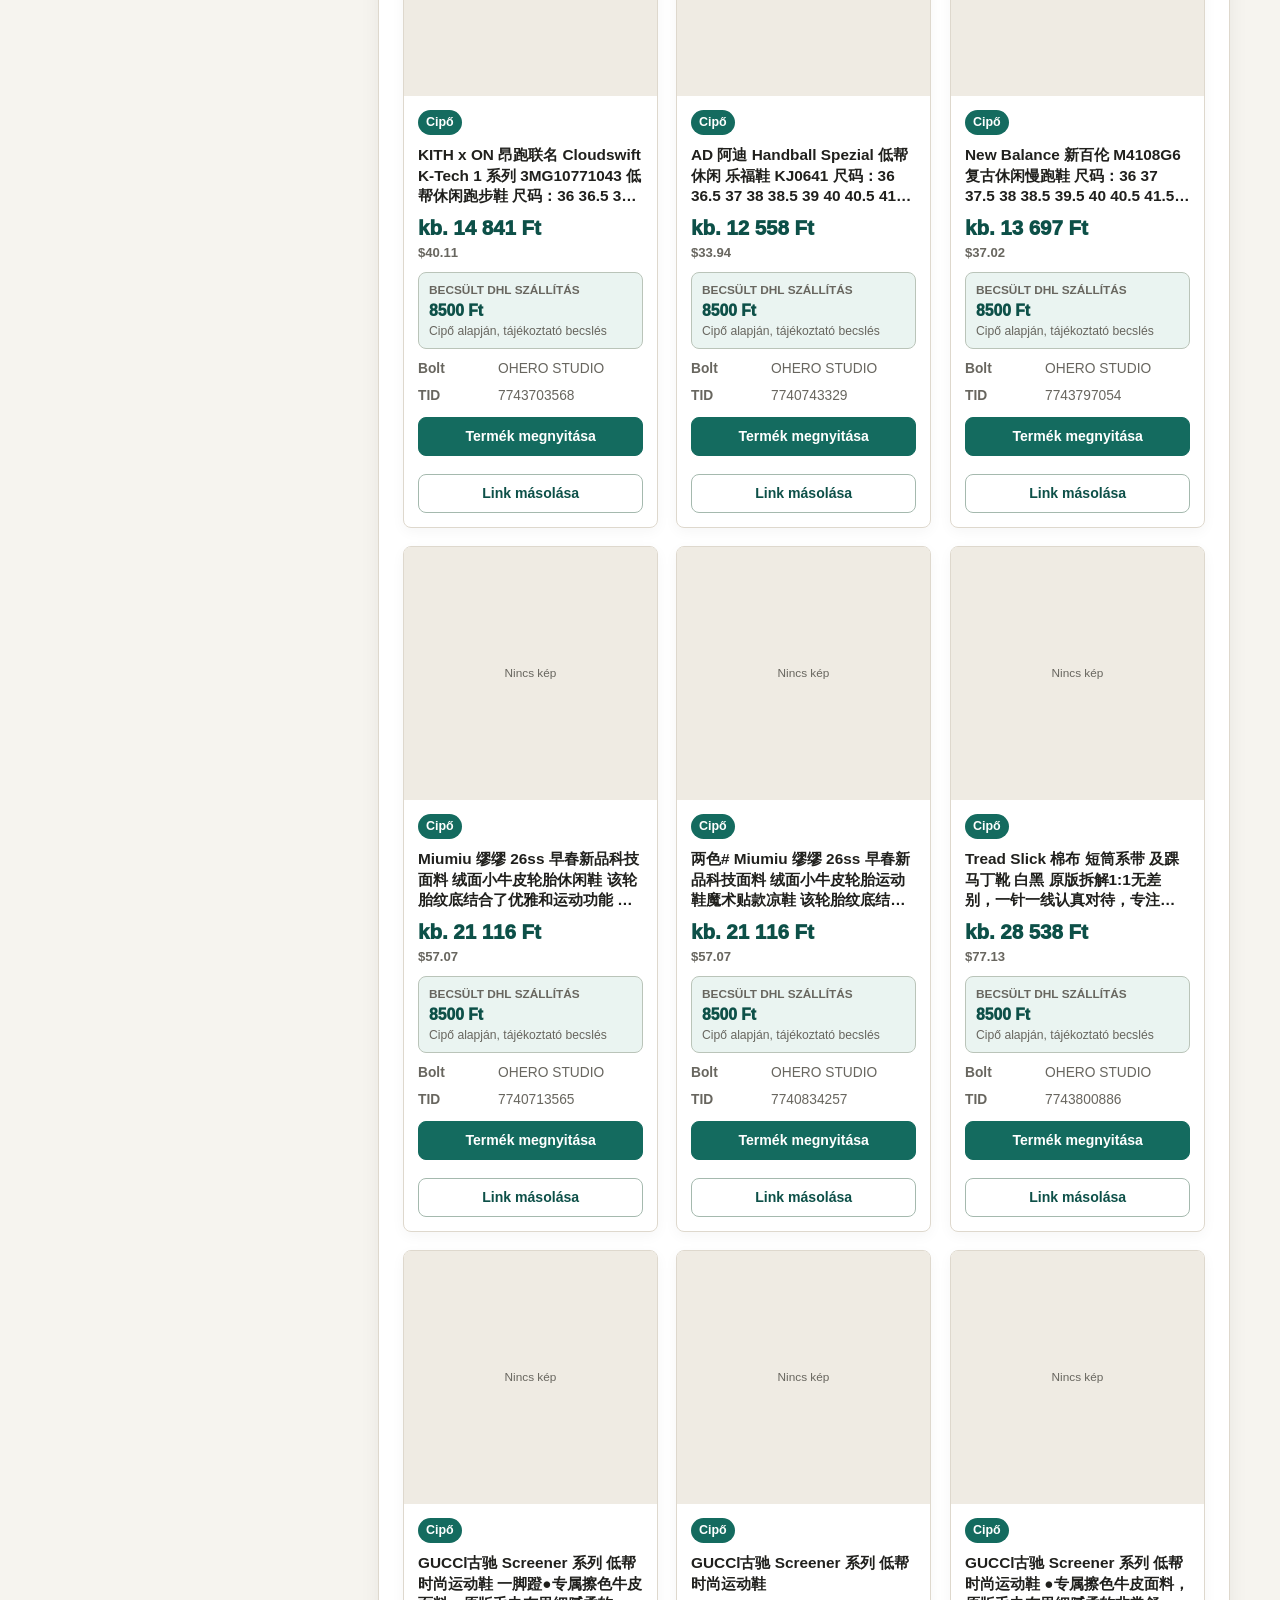
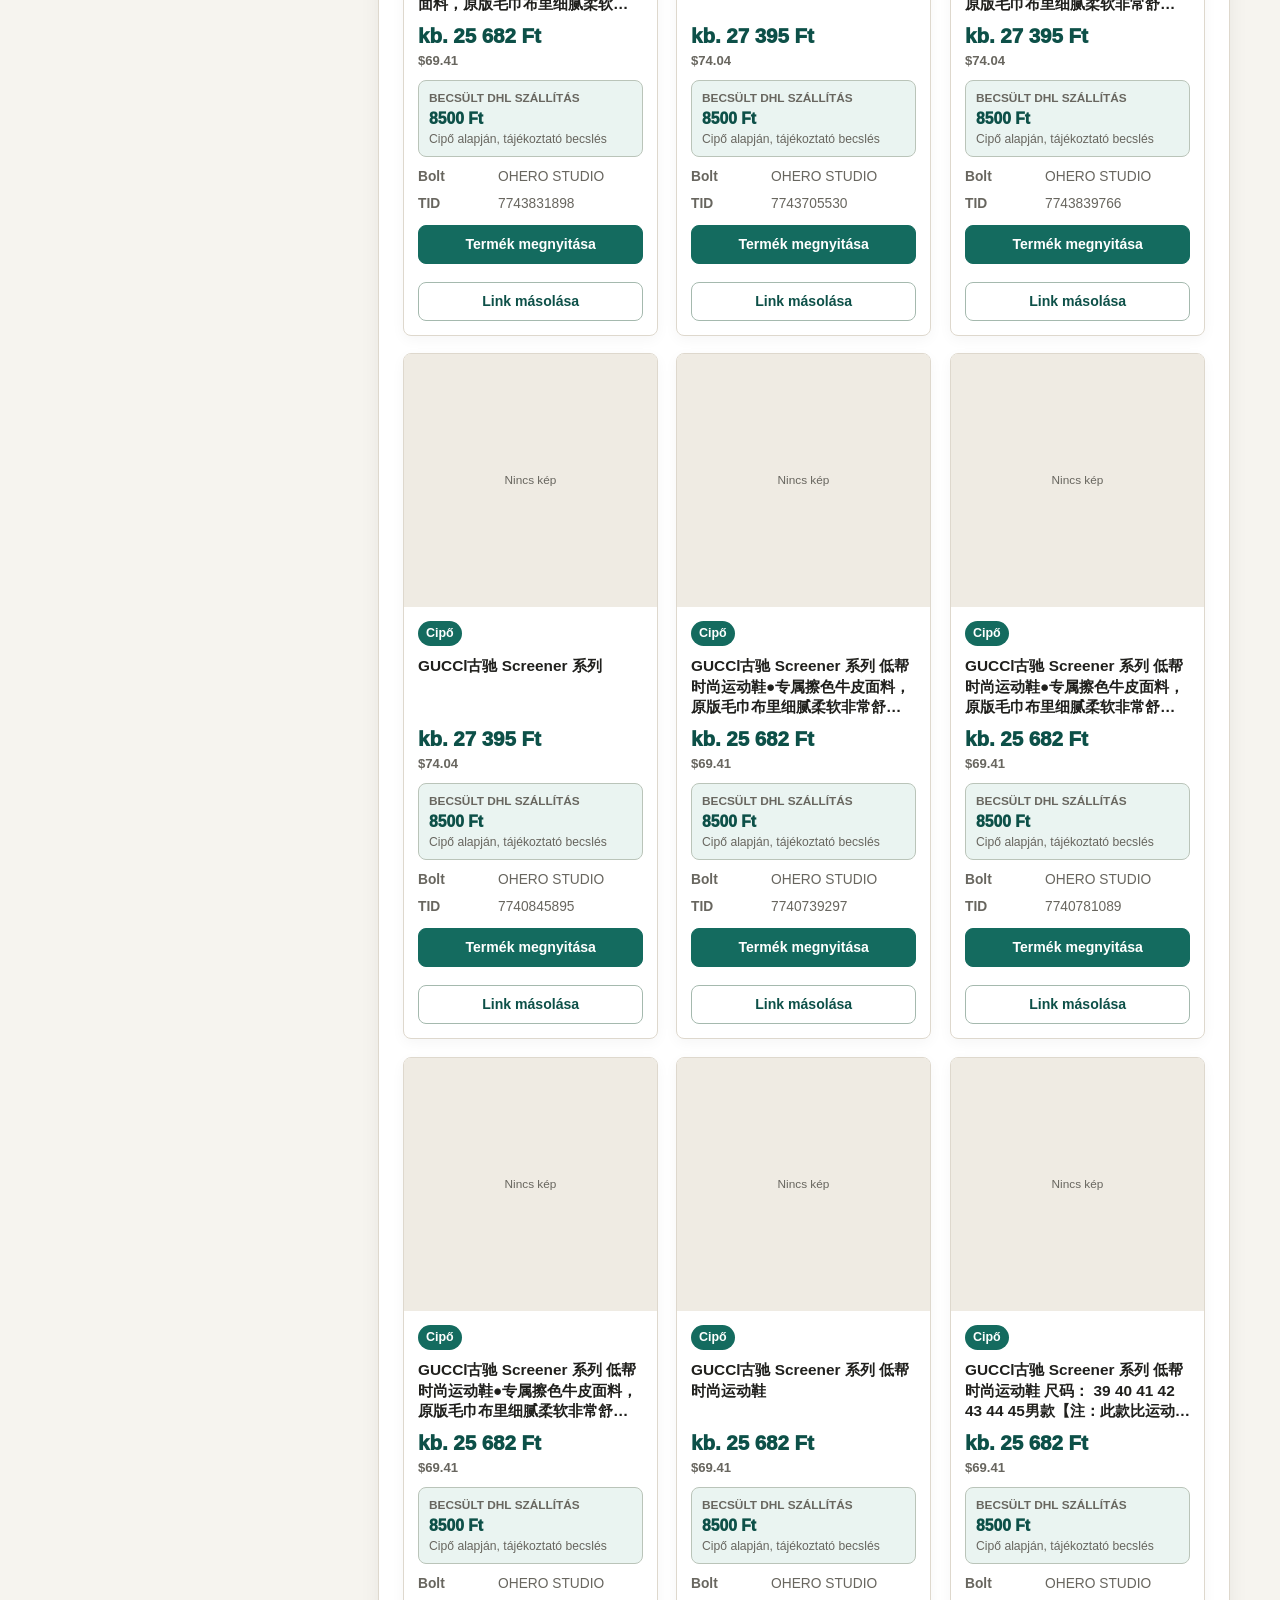
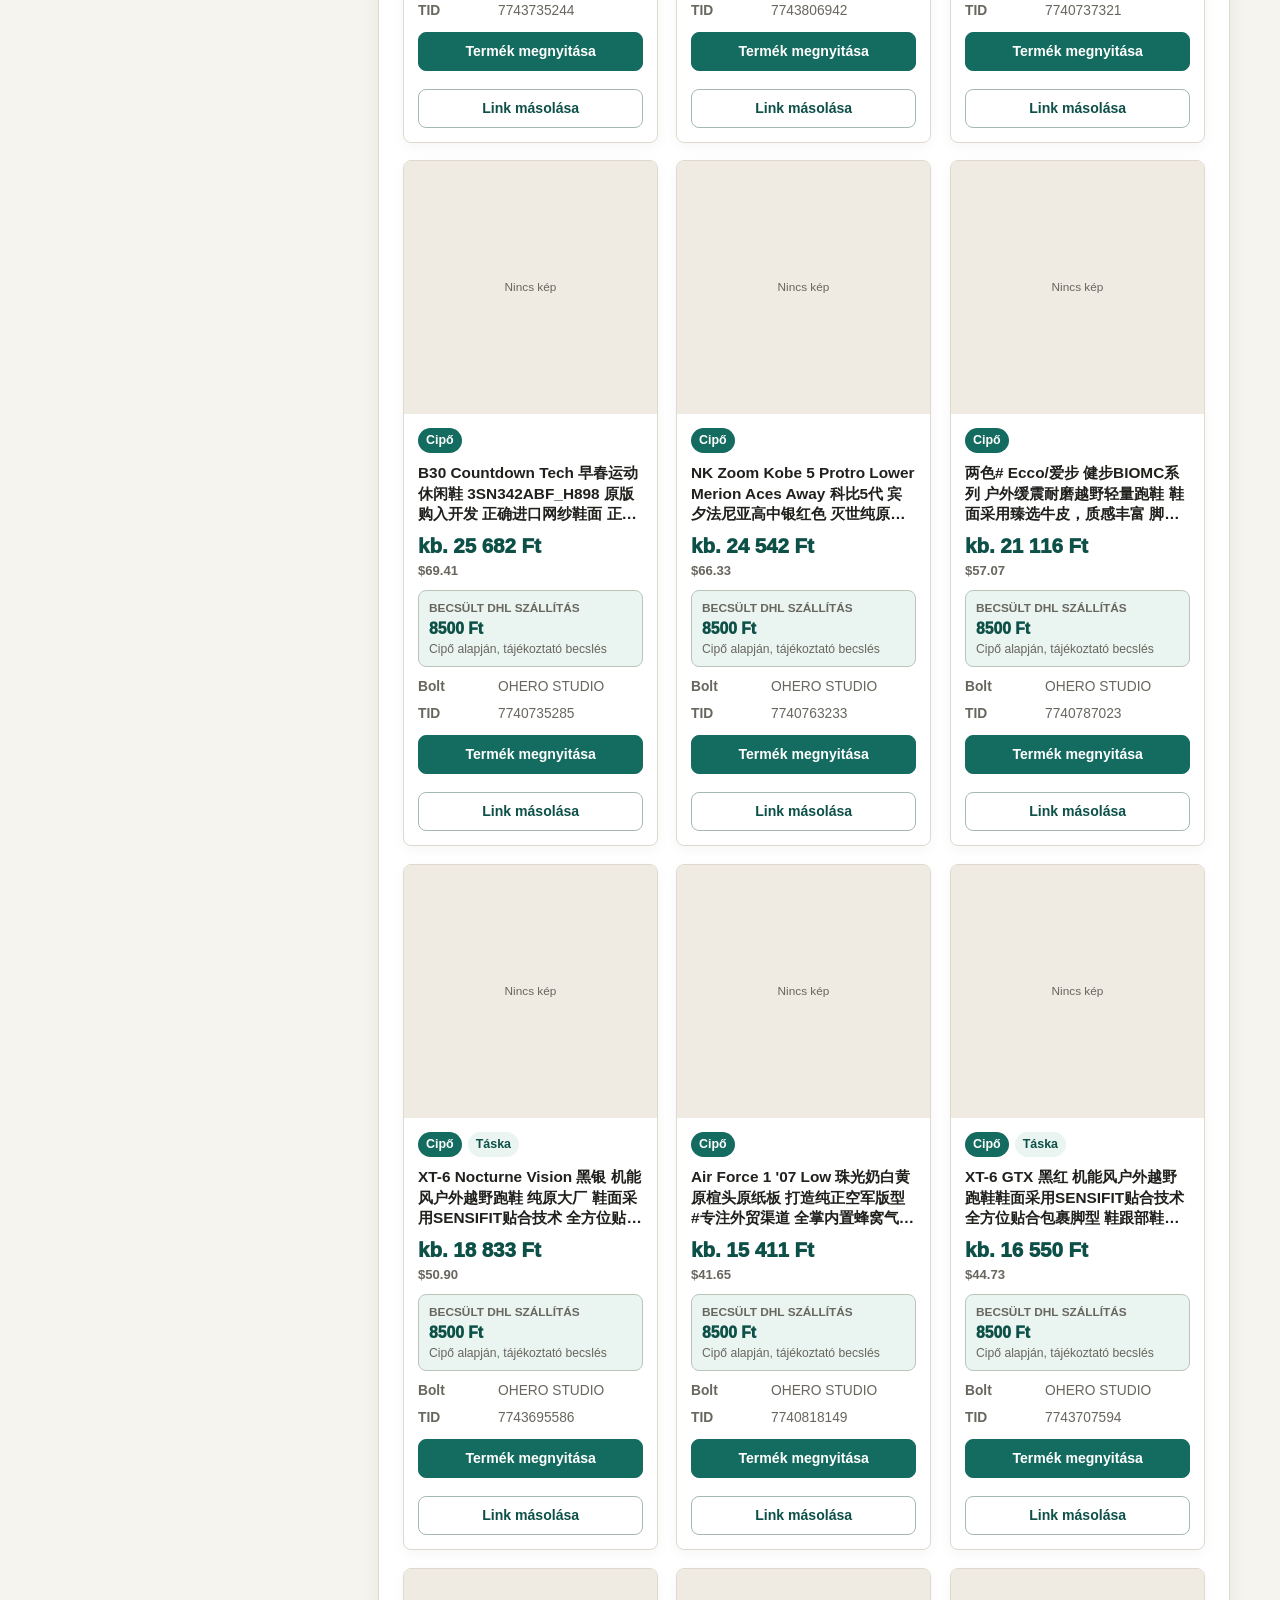
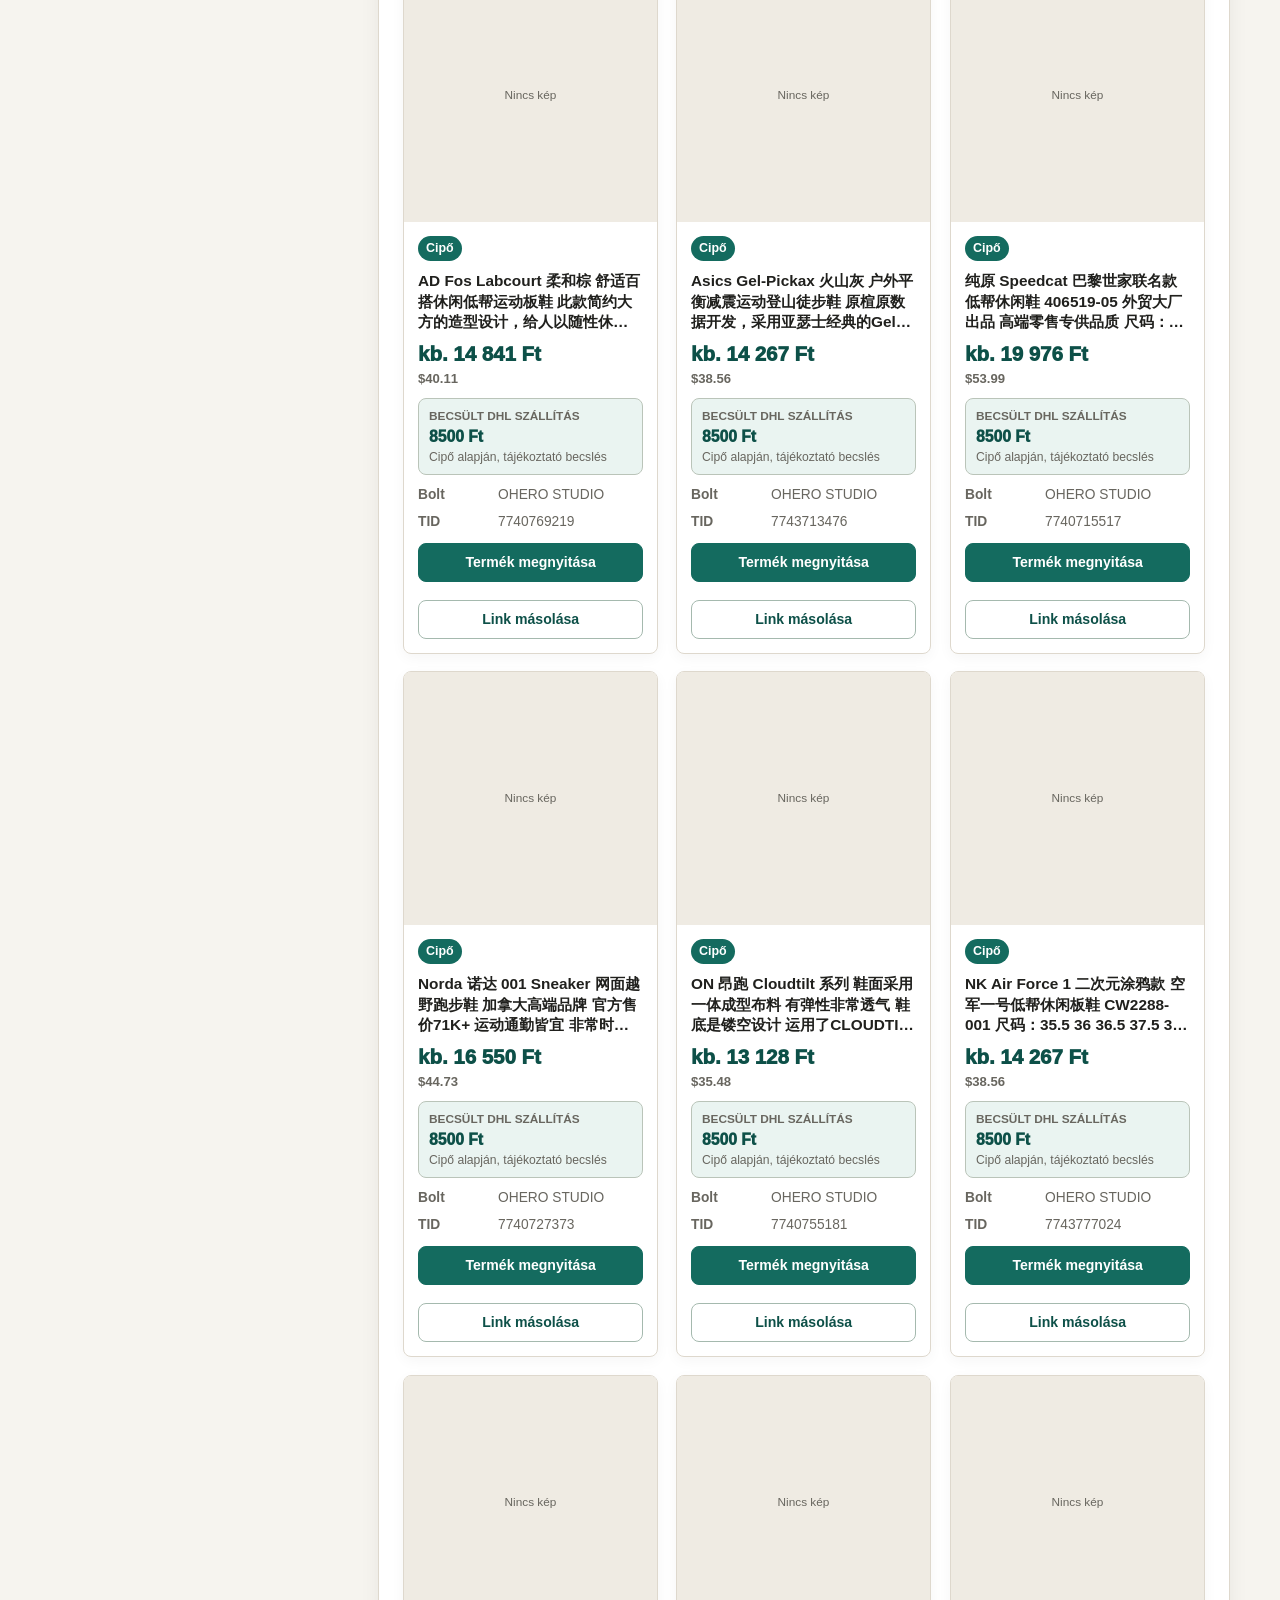
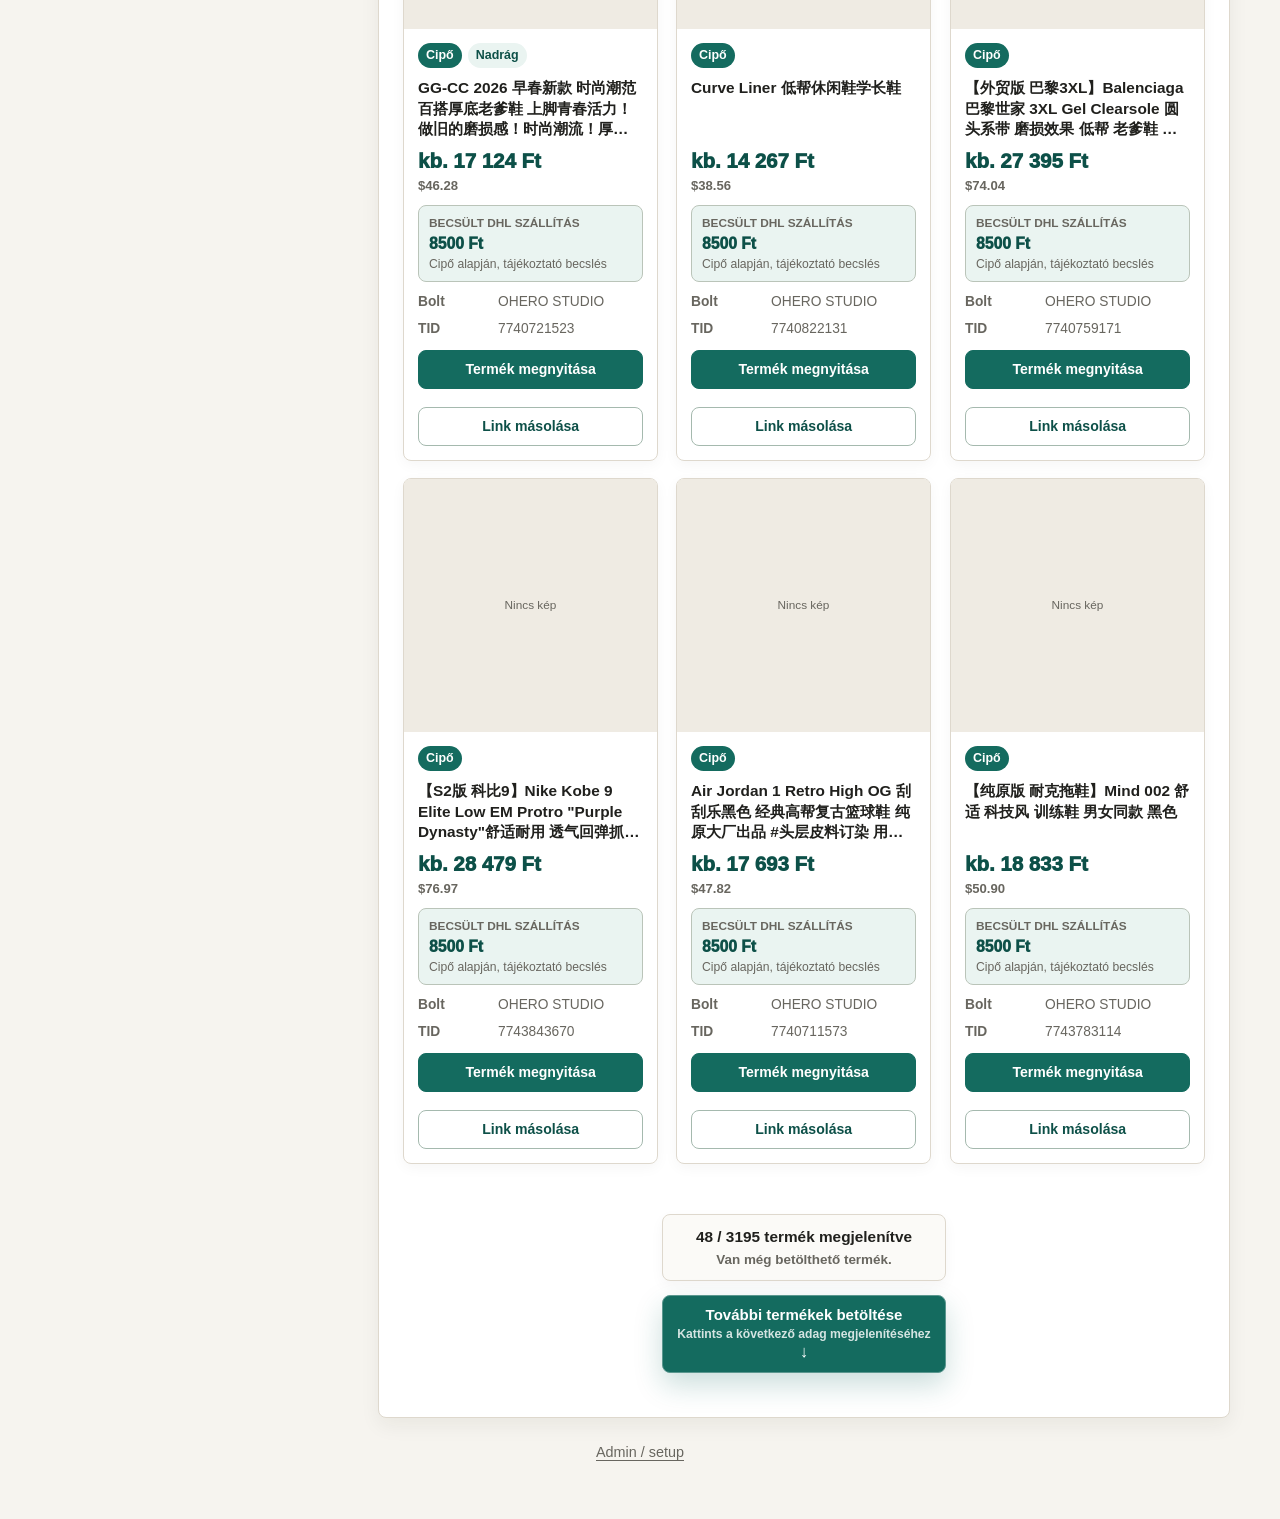
==== commit 8f2e2d3c: "Add files via upload" ====
--- a/index.html
+++ b/index.html
@@ -14,13 +14,13 @@
     <script type="importmap">
       {
         "imports": {
-          "./assets/js/app-version.js": "./assets/js/app-version.js?v=2026-04-22-06",
-          "./assets/js/cache-utils.js": "./assets/js/cache-utils.js?v=2026-04-22-06"
+          "./assets/js/app-version.js": "./assets/js/app-version.js?v=2026-04-22-07",
+          "./assets/js/cache-utils.js": "./assets/js/cache-utils.js?v=2026-04-22-07"
         },
         "scopes": {
           "./assets/js/": {
-            "./app-version.js": "./assets/js/app-version.js?v=2026-04-22-06",
-            "./cache-utils.js": "./assets/js/cache-utils.js?v=2026-04-22-06"
+            "./app-version.js": "./assets/js/app-version.js?v=2026-04-22-07",
+            "./cache-utils.js": "./assets/js/cache-utils.js?v=2026-04-22-07"
           }
         }
       }
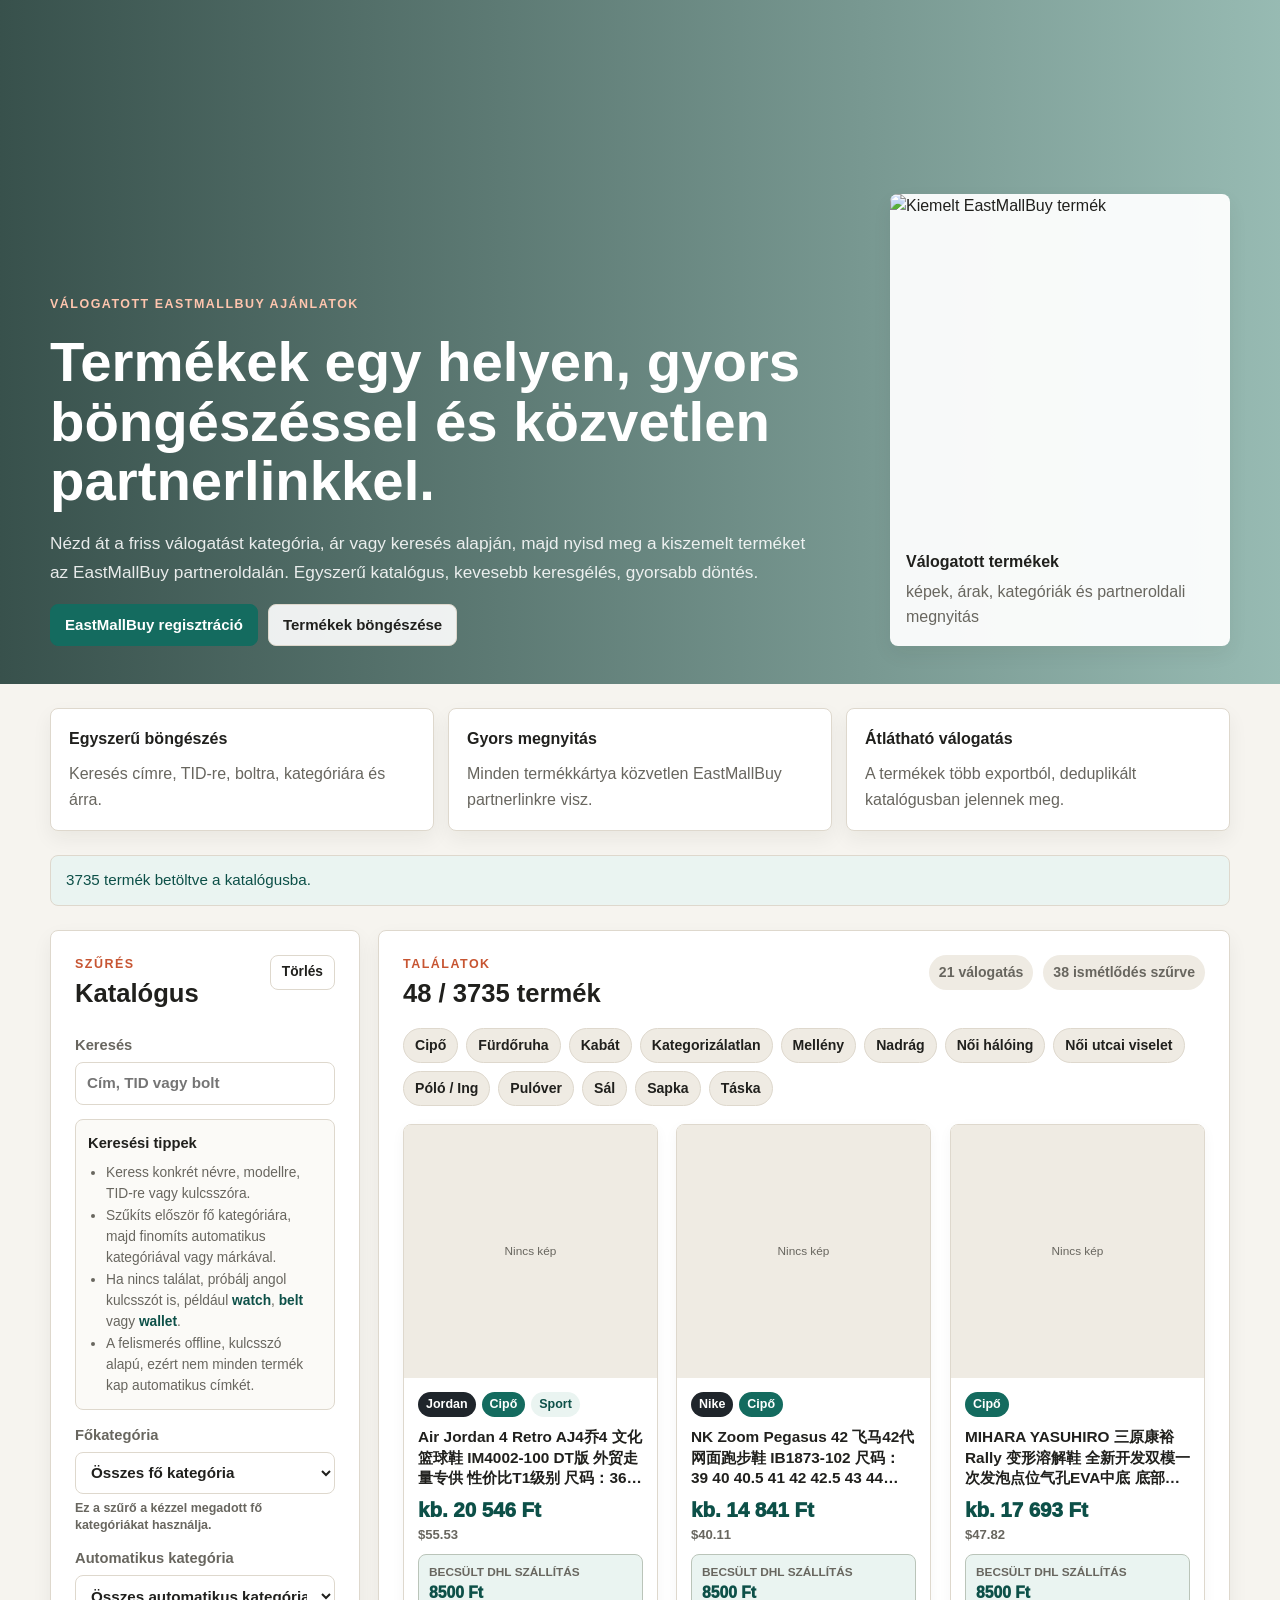
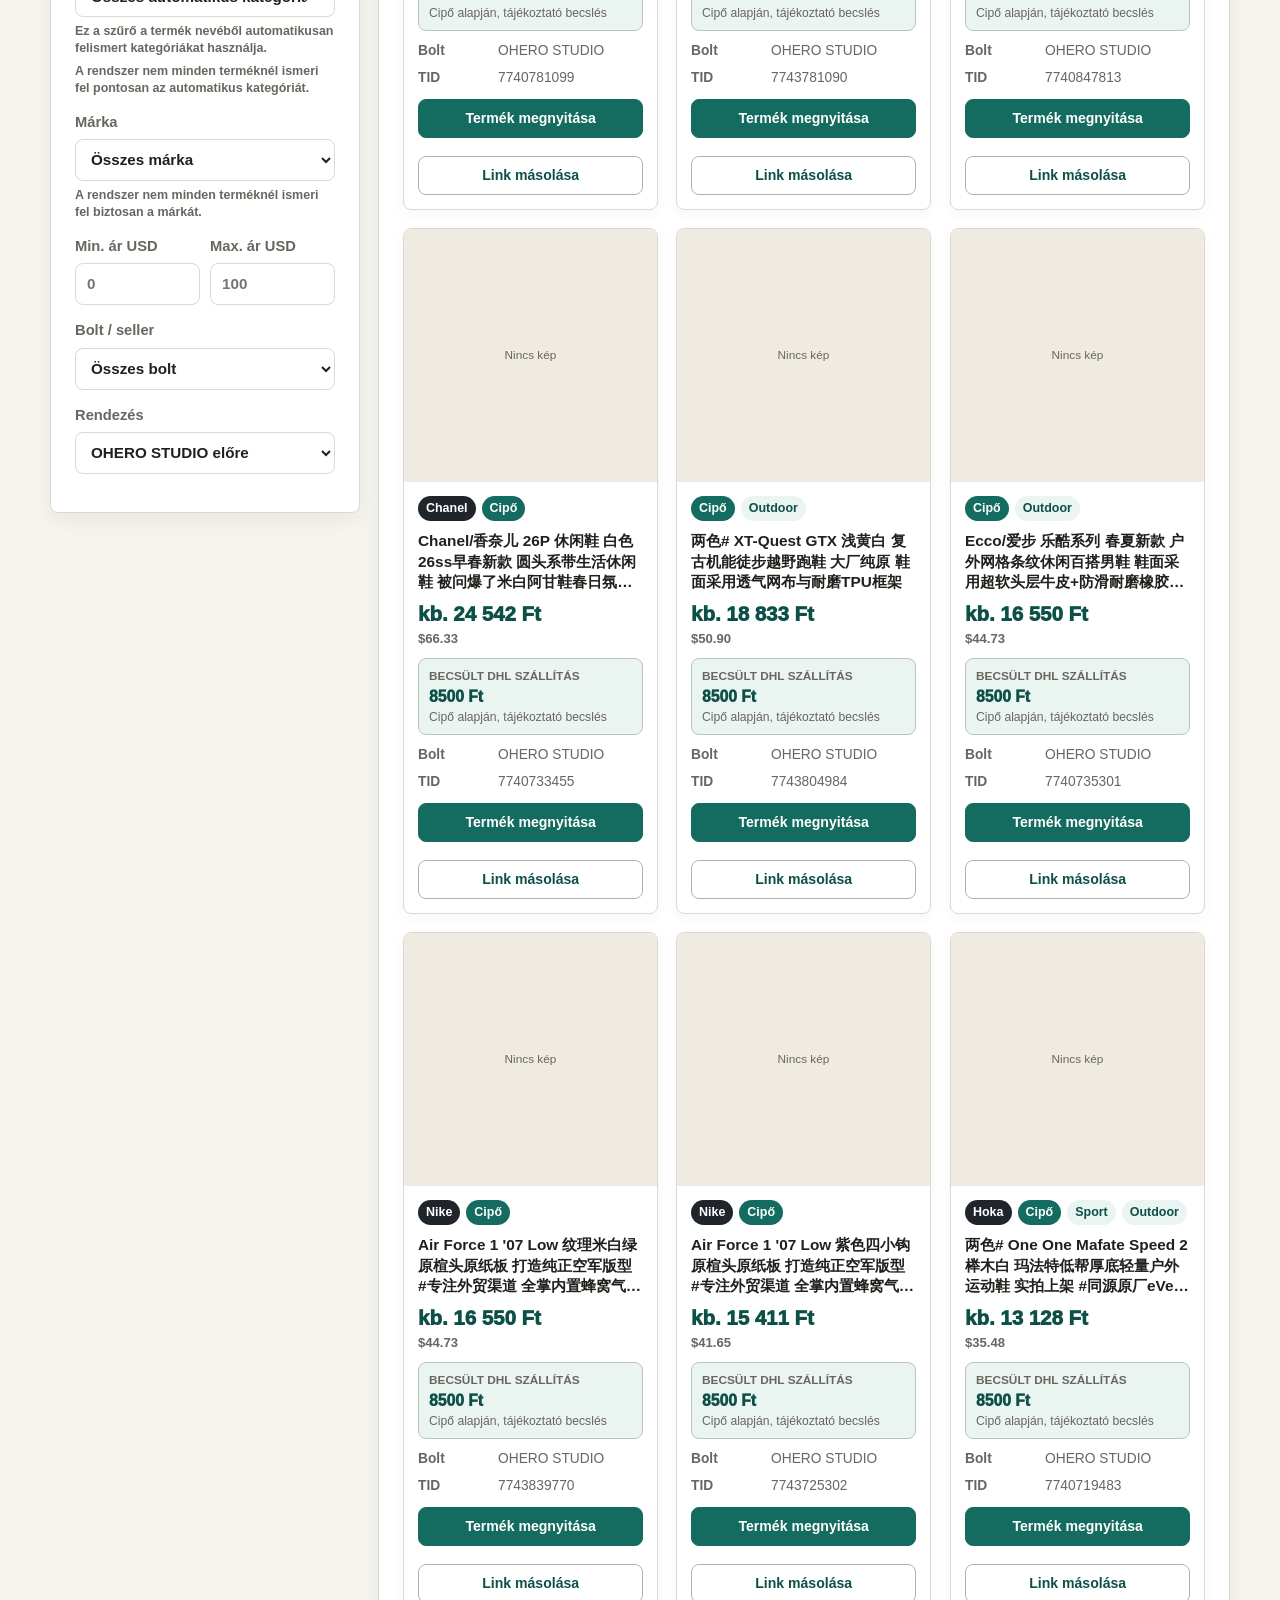
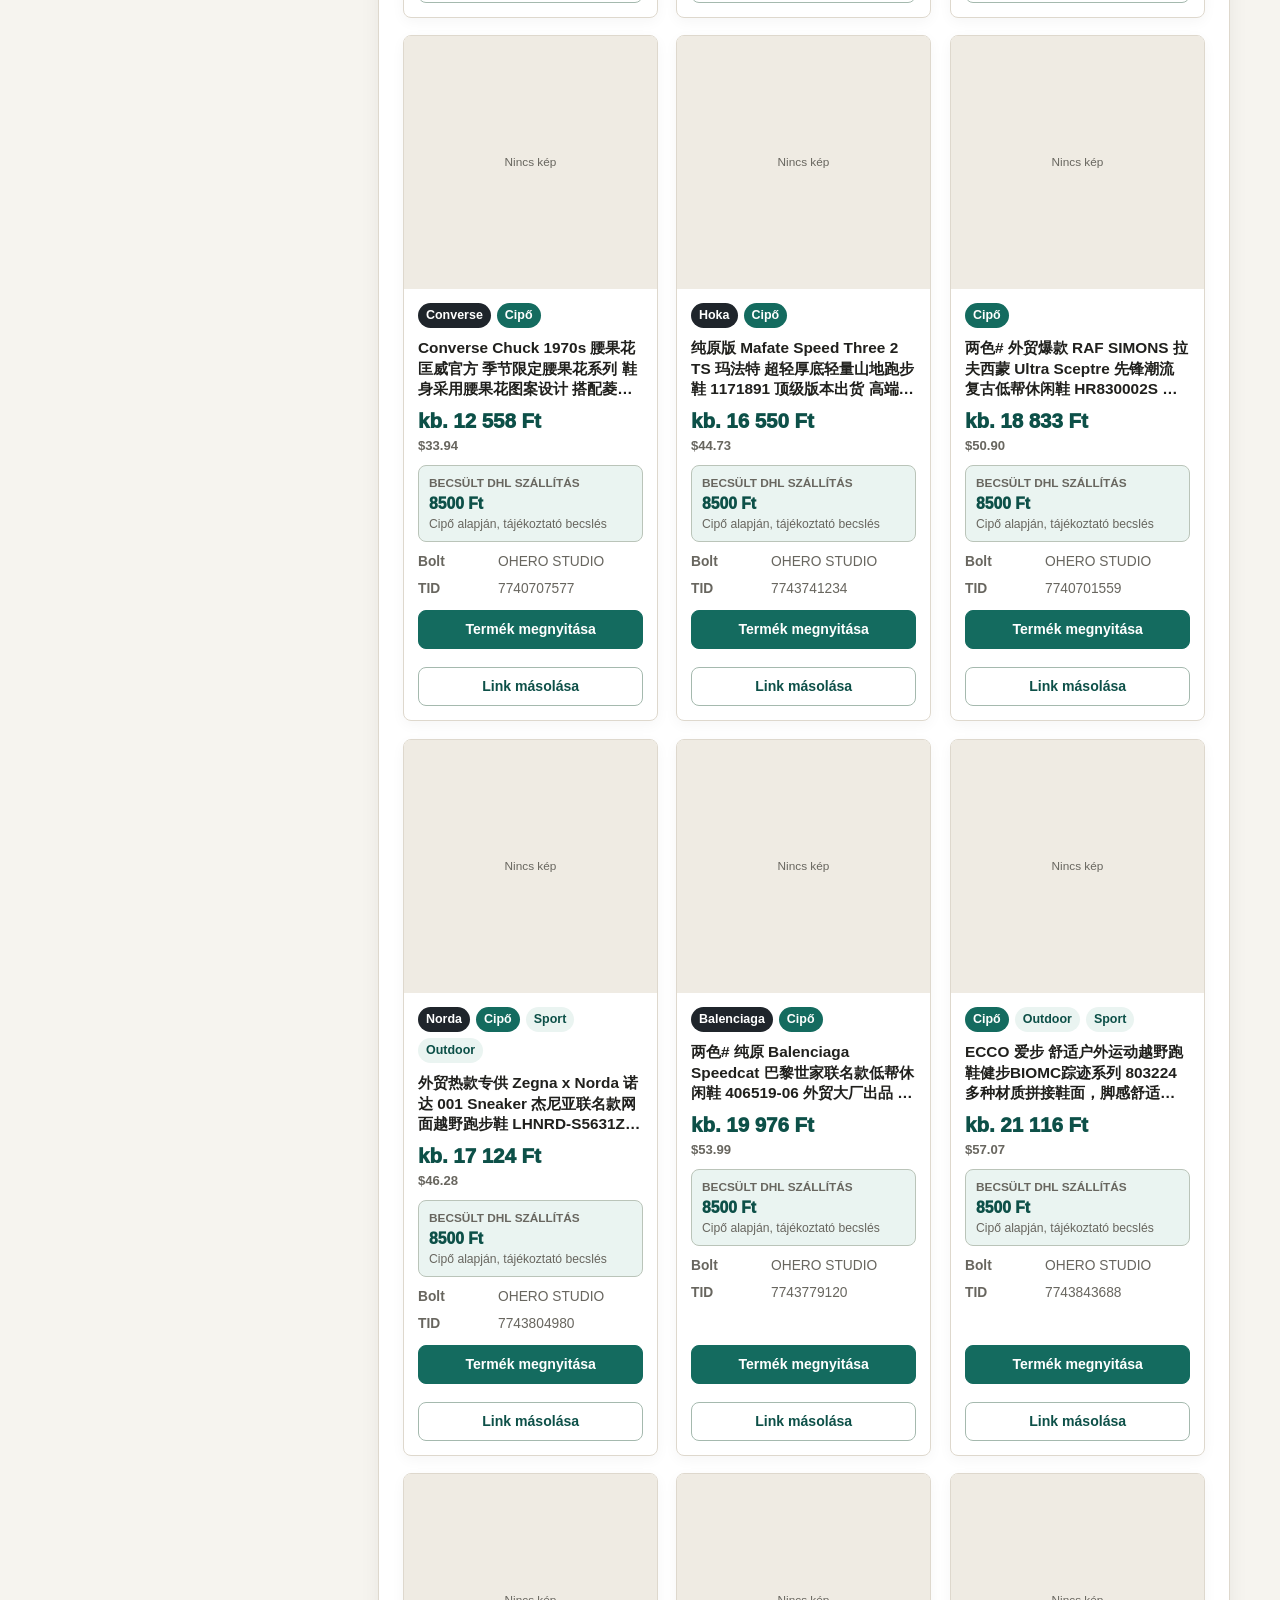
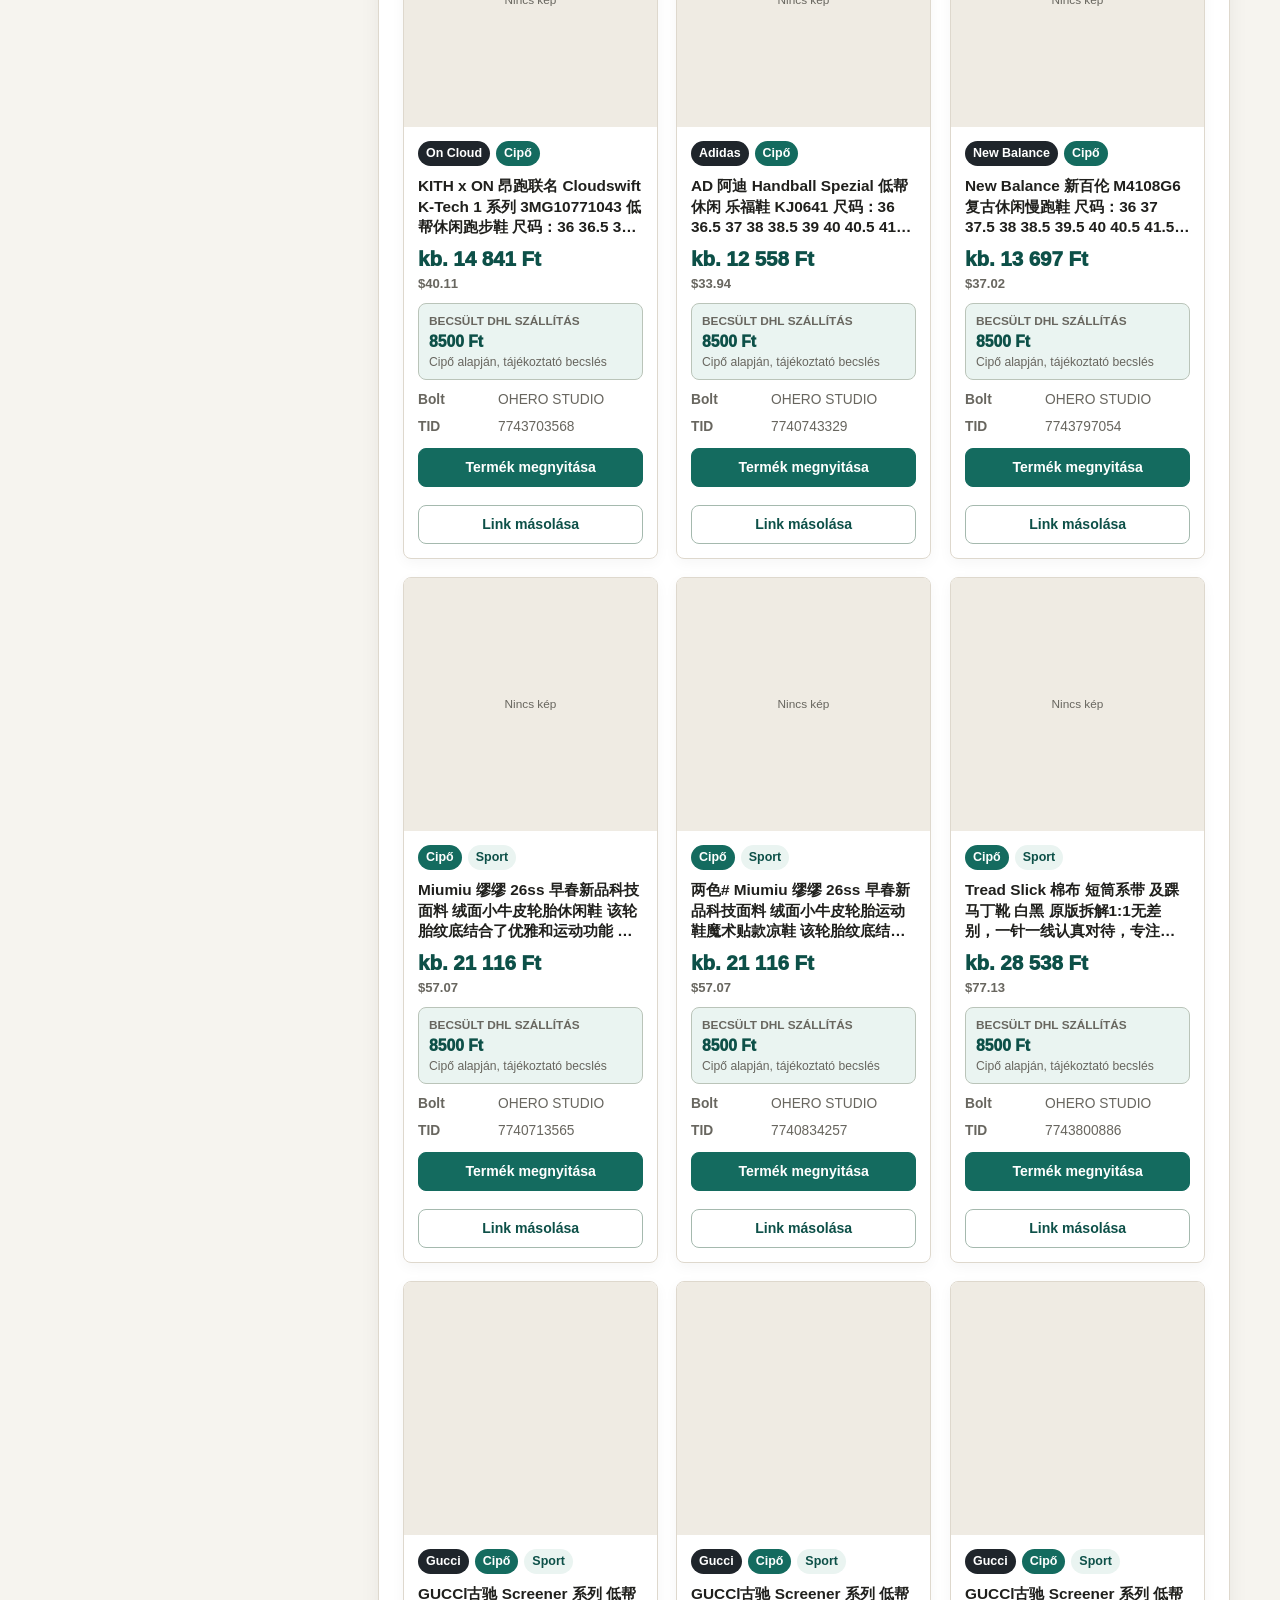
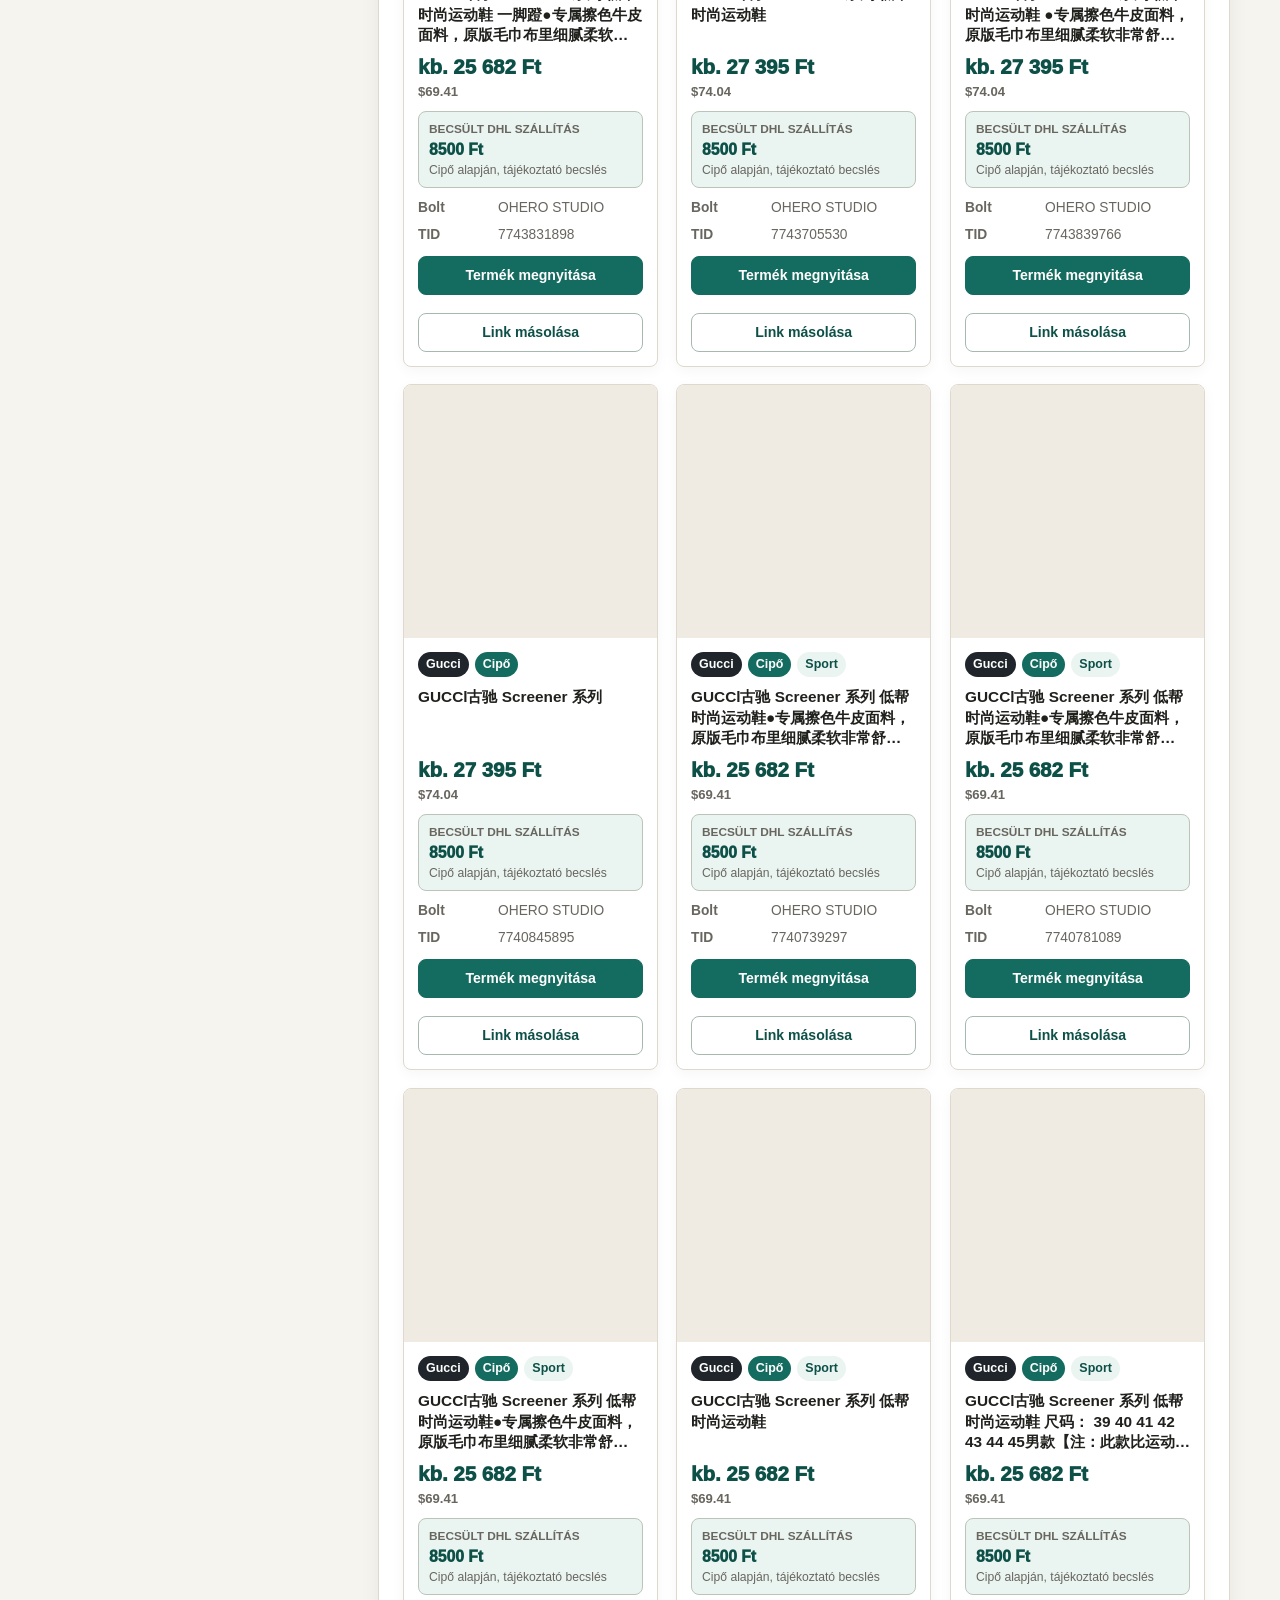
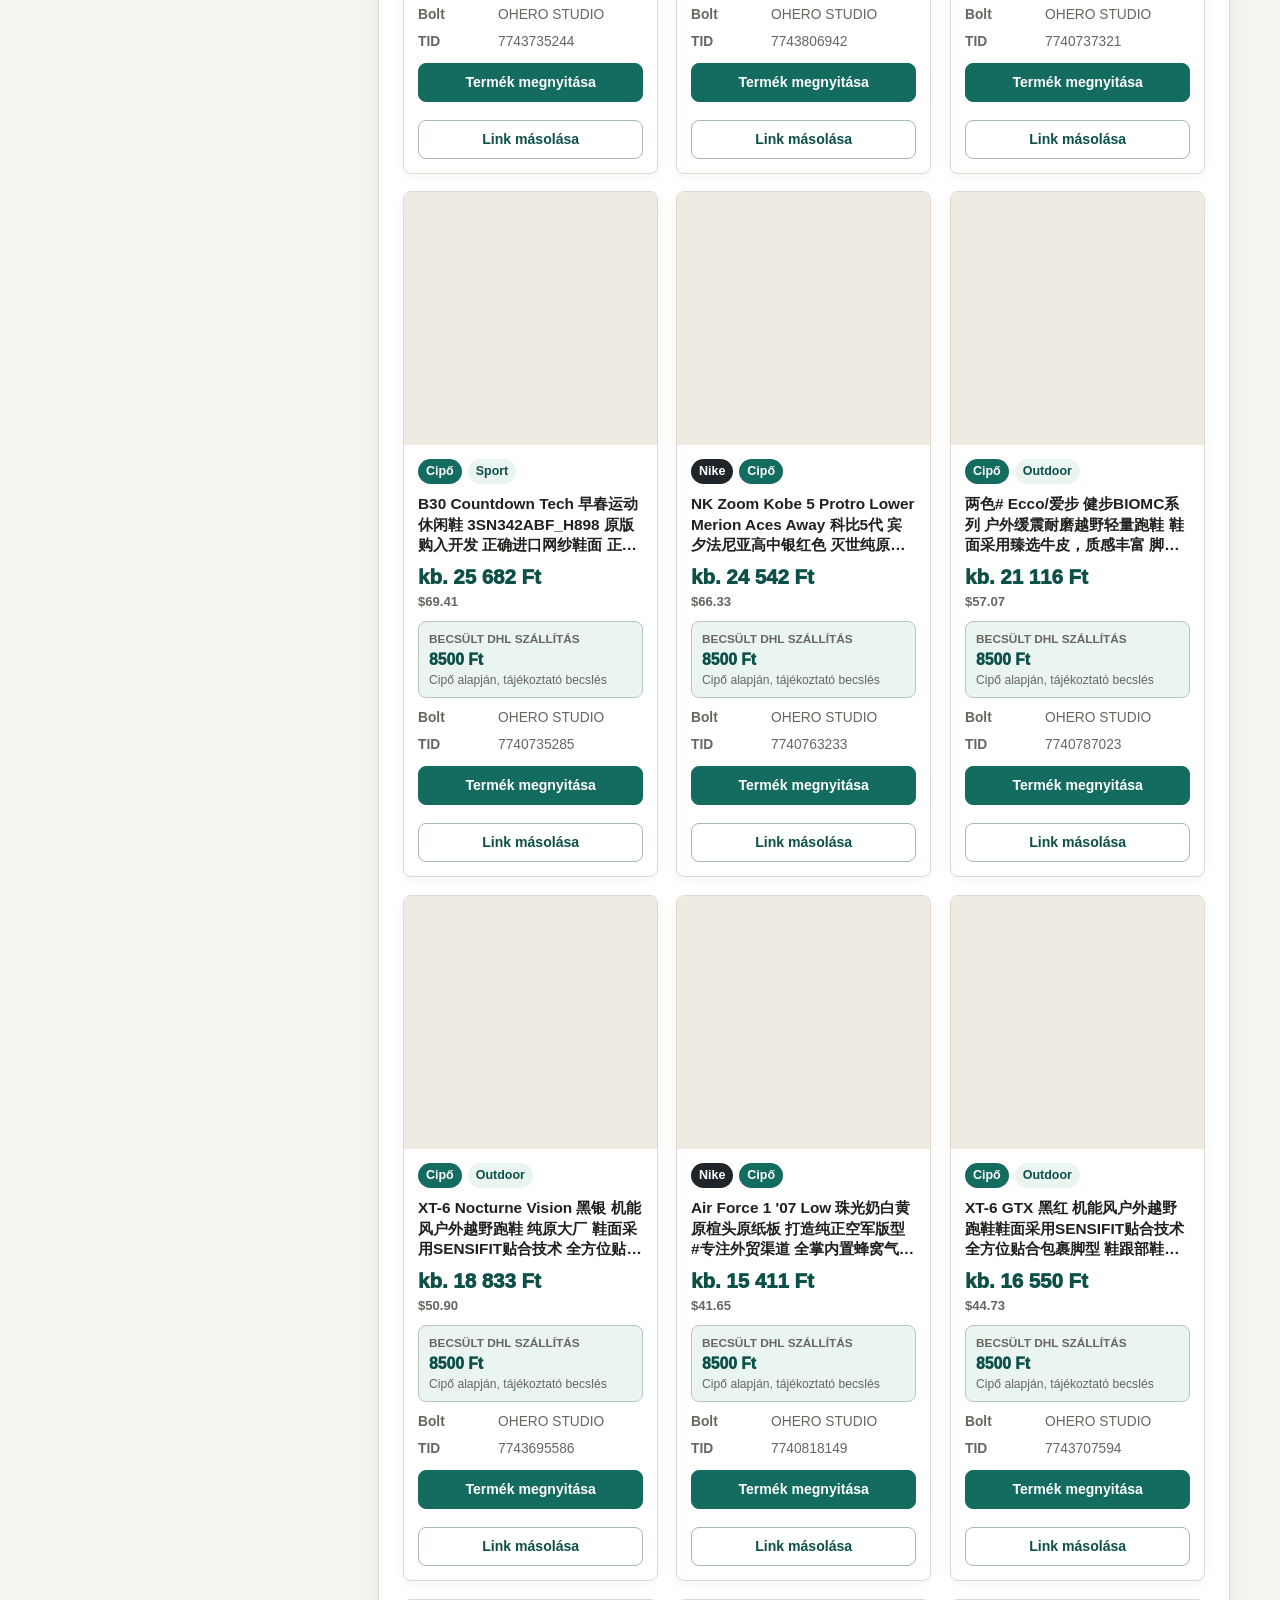
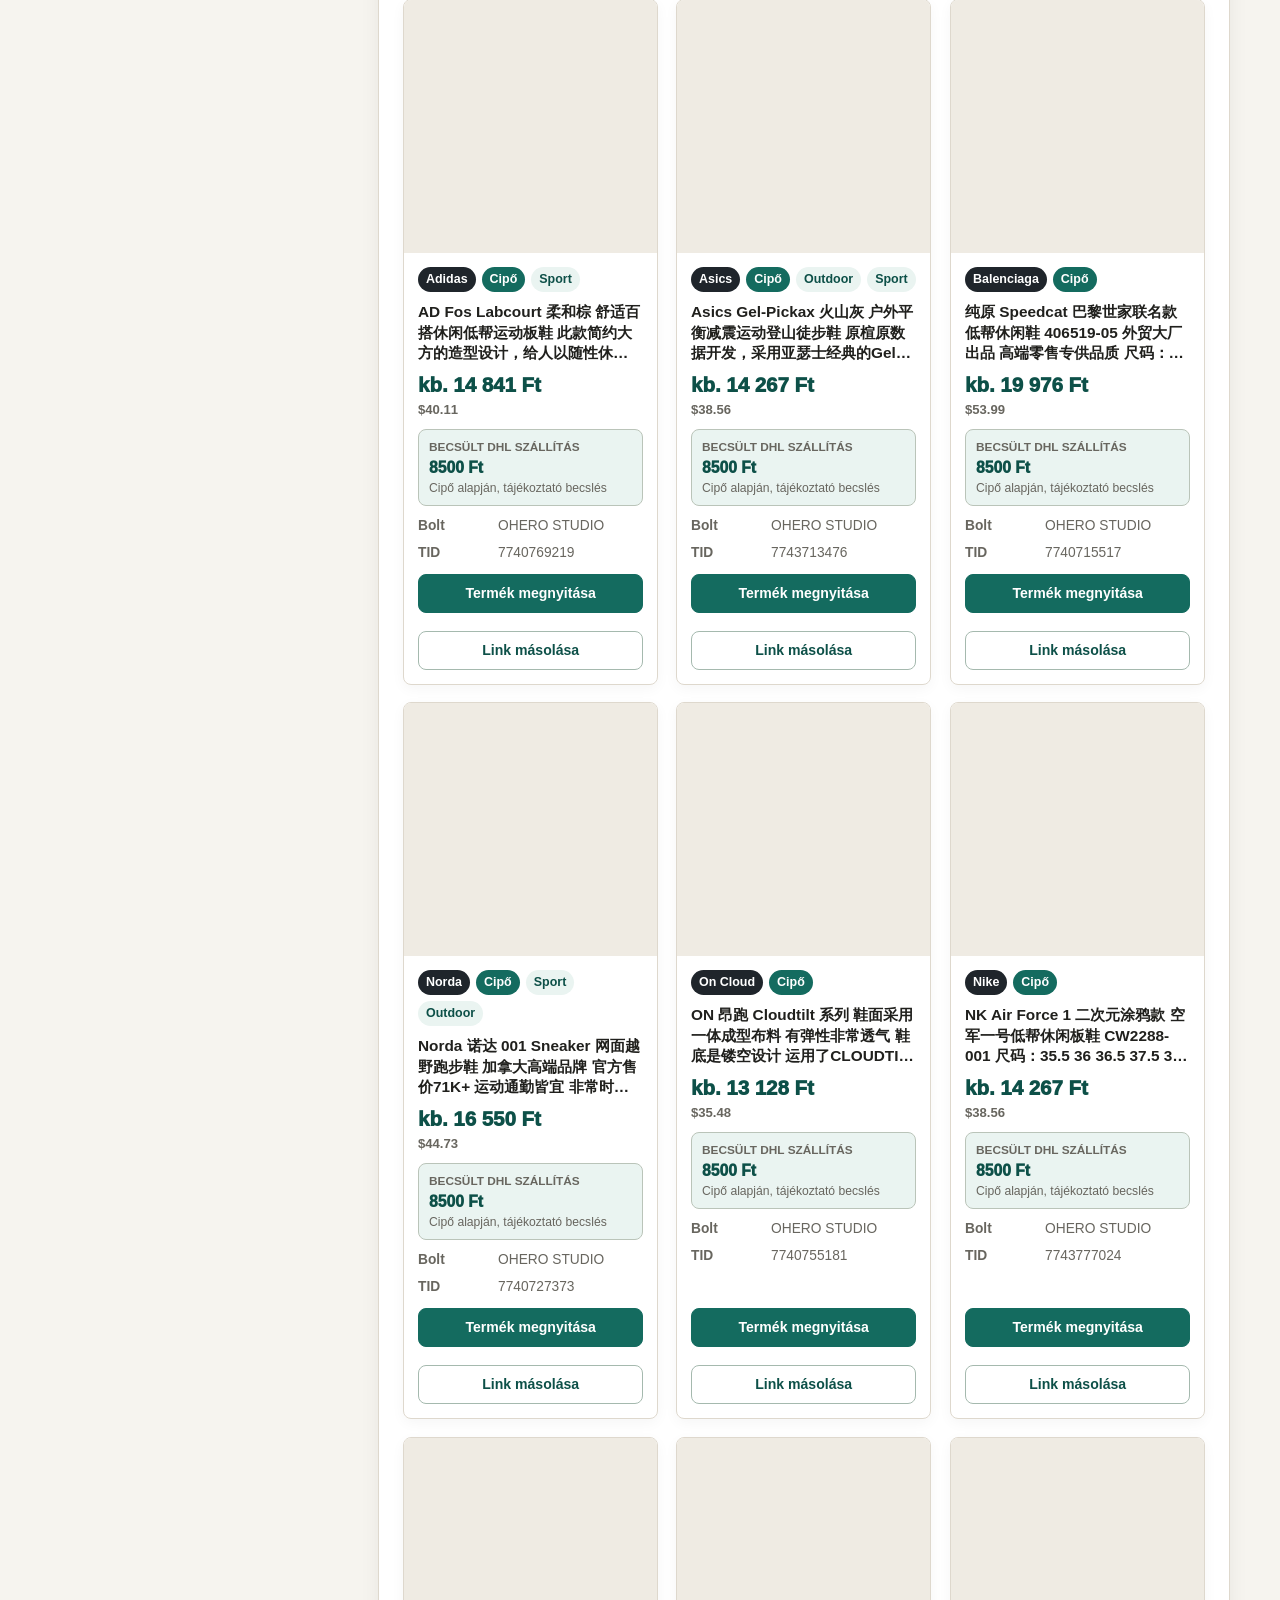
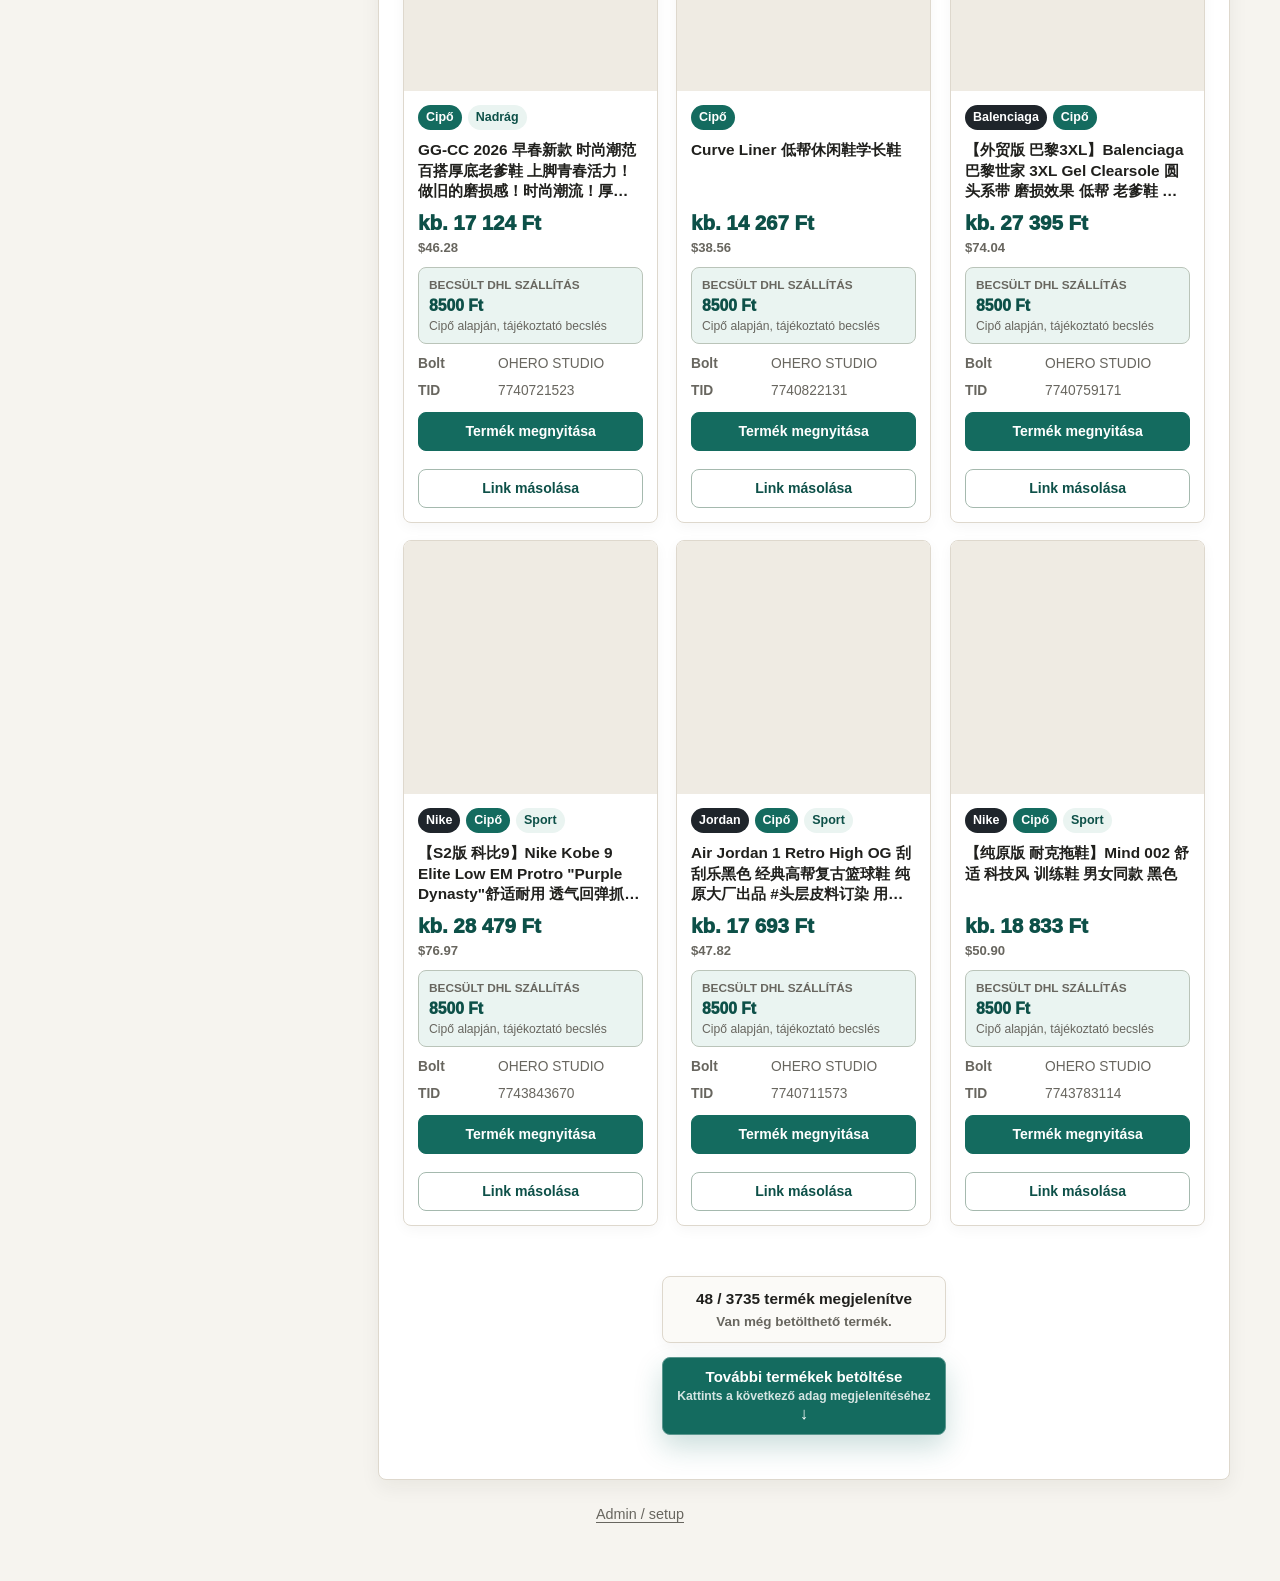
==== commit a477ce64: "Add files via upload" ====
--- a/index.html
+++ b/index.html
@@ -14,13 +14,13 @@
     <script type="importmap">
       {
         "imports": {
-          "./assets/js/app-version.js": "./assets/js/app-version.js?v=2026-04-22-07",
-          "./assets/js/cache-utils.js": "./assets/js/cache-utils.js?v=2026-04-22-07"
+          "./assets/js/app-version.js": "./assets/js/app-version.js?v=2026-04-23-02",
+          "./assets/js/cache-utils.js": "./assets/js/cache-utils.js?v=2026-04-23-02"
         },
         "scopes": {
           "./assets/js/": {
-            "./app-version.js": "./assets/js/app-version.js?v=2026-04-22-07",
-            "./cache-utils.js": "./assets/js/cache-utils.js?v=2026-04-22-07"
+            "./app-version.js": "./assets/js/app-version.js?v=2026-04-23-02",
+            "./cache-utils.js": "./assets/js/cache-utils.js?v=2026-04-23-02"
           }
         }
       }
@@ -112,11 +112,39 @@
             <input id="searchInput" type="search" placeholder="Cím, TID vagy bolt" />
           </label>
 
-          <label>
-            Kategória
-            <select id="categoryFilter">
-              <option value="">Összes kategória</option>
-            </select>
+          <div class="search-help" aria-label="Keresési útmutató">
+            <strong>Keresési tippek</strong>
+            <ul>
+              <li>Keress konkrét névre, modellre, TID-re vagy kulcsszóra.</li>
+              <li>Szűkíts először fő kategóriára, majd finomíts automatikus kategóriával vagy márkával.</li>
+              <li>Ha nincs találat, próbálj angol kulcsszót is, például <span>watch</span>, <span>belt</span> vagy <span>wallet</span>.</li>
+              <li>A felismerés offline, kulcsszó alapú, ezért nem minden termék kap automatikus címkét.</li>
+            </ul>
+          </div>
+
+          <label>
+            Főkategória
+            <select id="mainCategoryFilter">
+              <option value="">Összes fő kategória</option>
+            </select>
+            <small class="helper-text">Ez a szűrő a kézzel megadott fő kategóriákat használja.</small>
+          </label>
+
+          <label>
+            Automatikus kategória
+            <select id="autoCategoryFilter">
+              <option value="">Összes automatikus kategória</option>
+            </select>
+            <small class="helper-text">Ez a szűrő a termék nevéből automatikusan felismert kategóriákat használja.</small>
+            <small class="helper-text">A rendszer nem minden terméknél ismeri fel pontosan az automatikus kategóriát.</small>
+          </label>
+
+          <label>
+            Márka
+            <select id="brandFilter">
+              <option value="">Összes márka</option>
+            </select>
+            <small class="helper-text">A rendszer nem minden terméknél ismeri fel biztosan a márkát.</small>
           </label>
 
           <div class="range-grid">
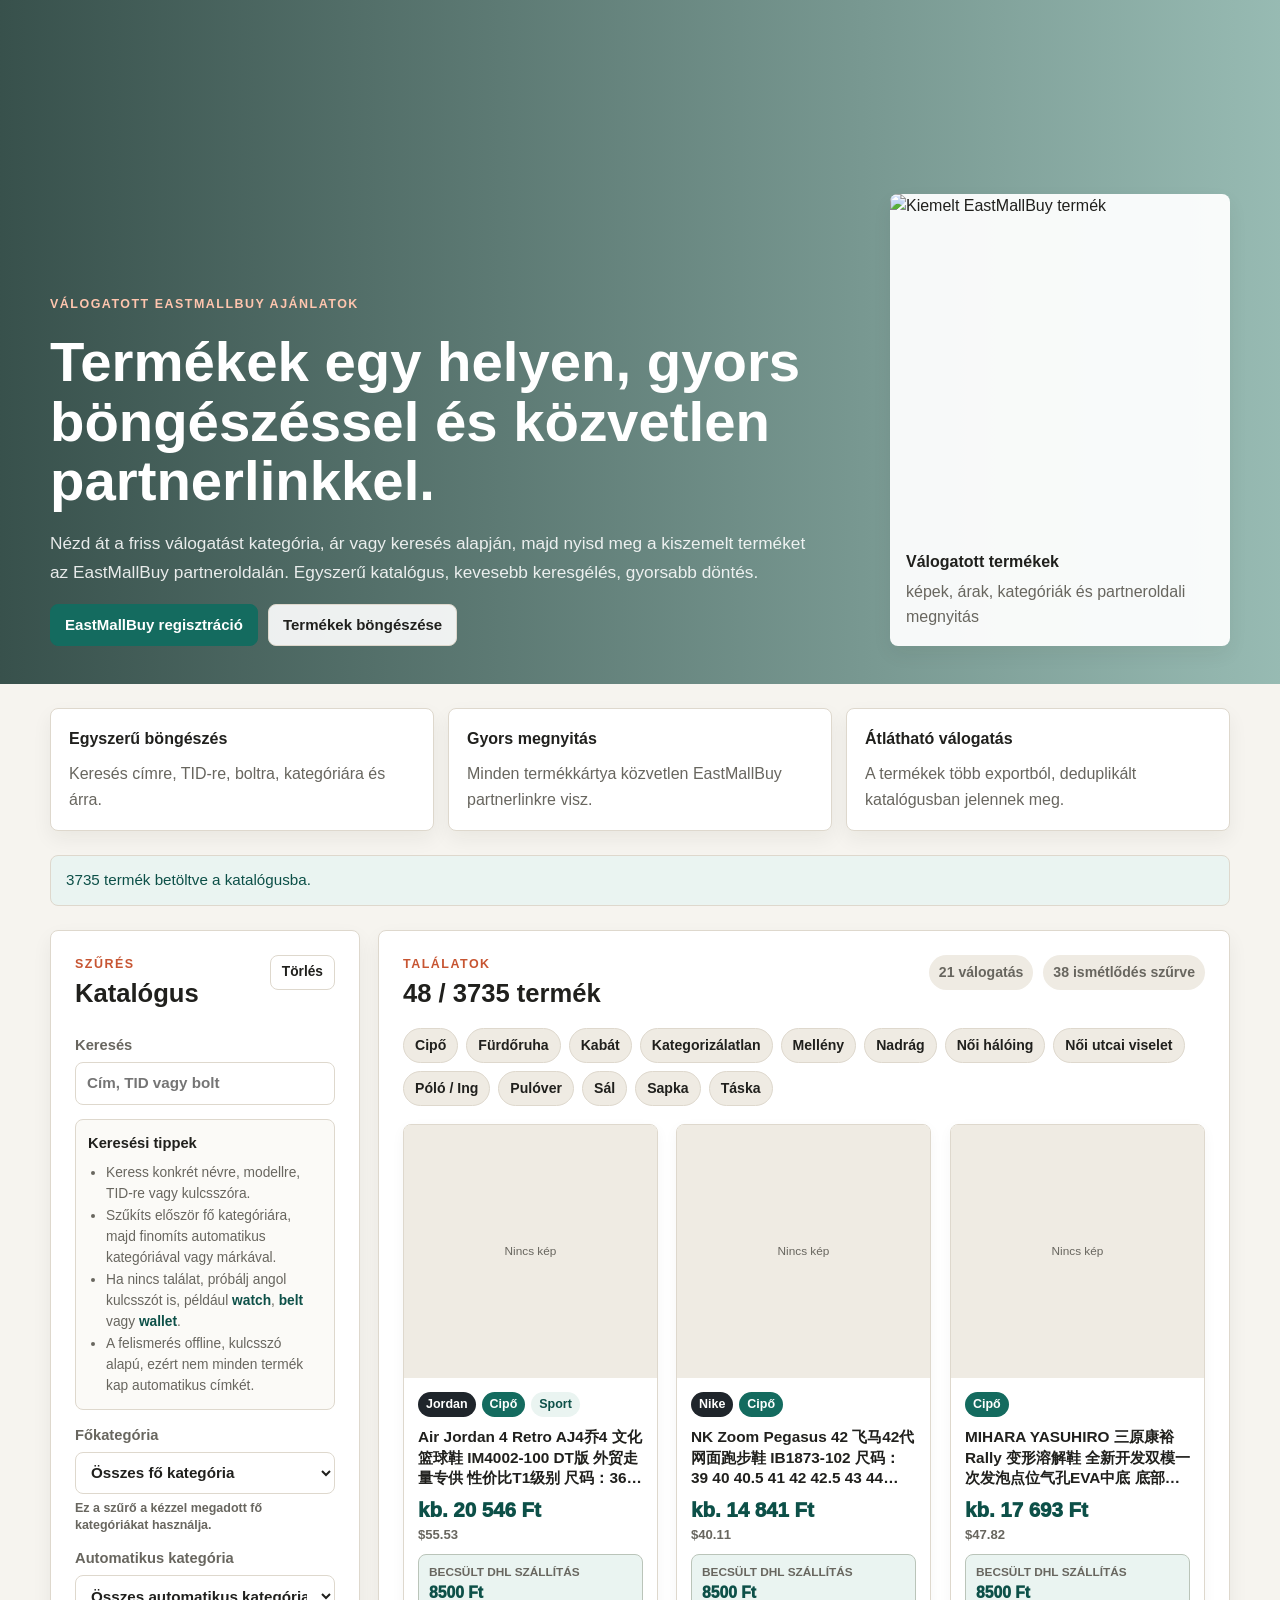
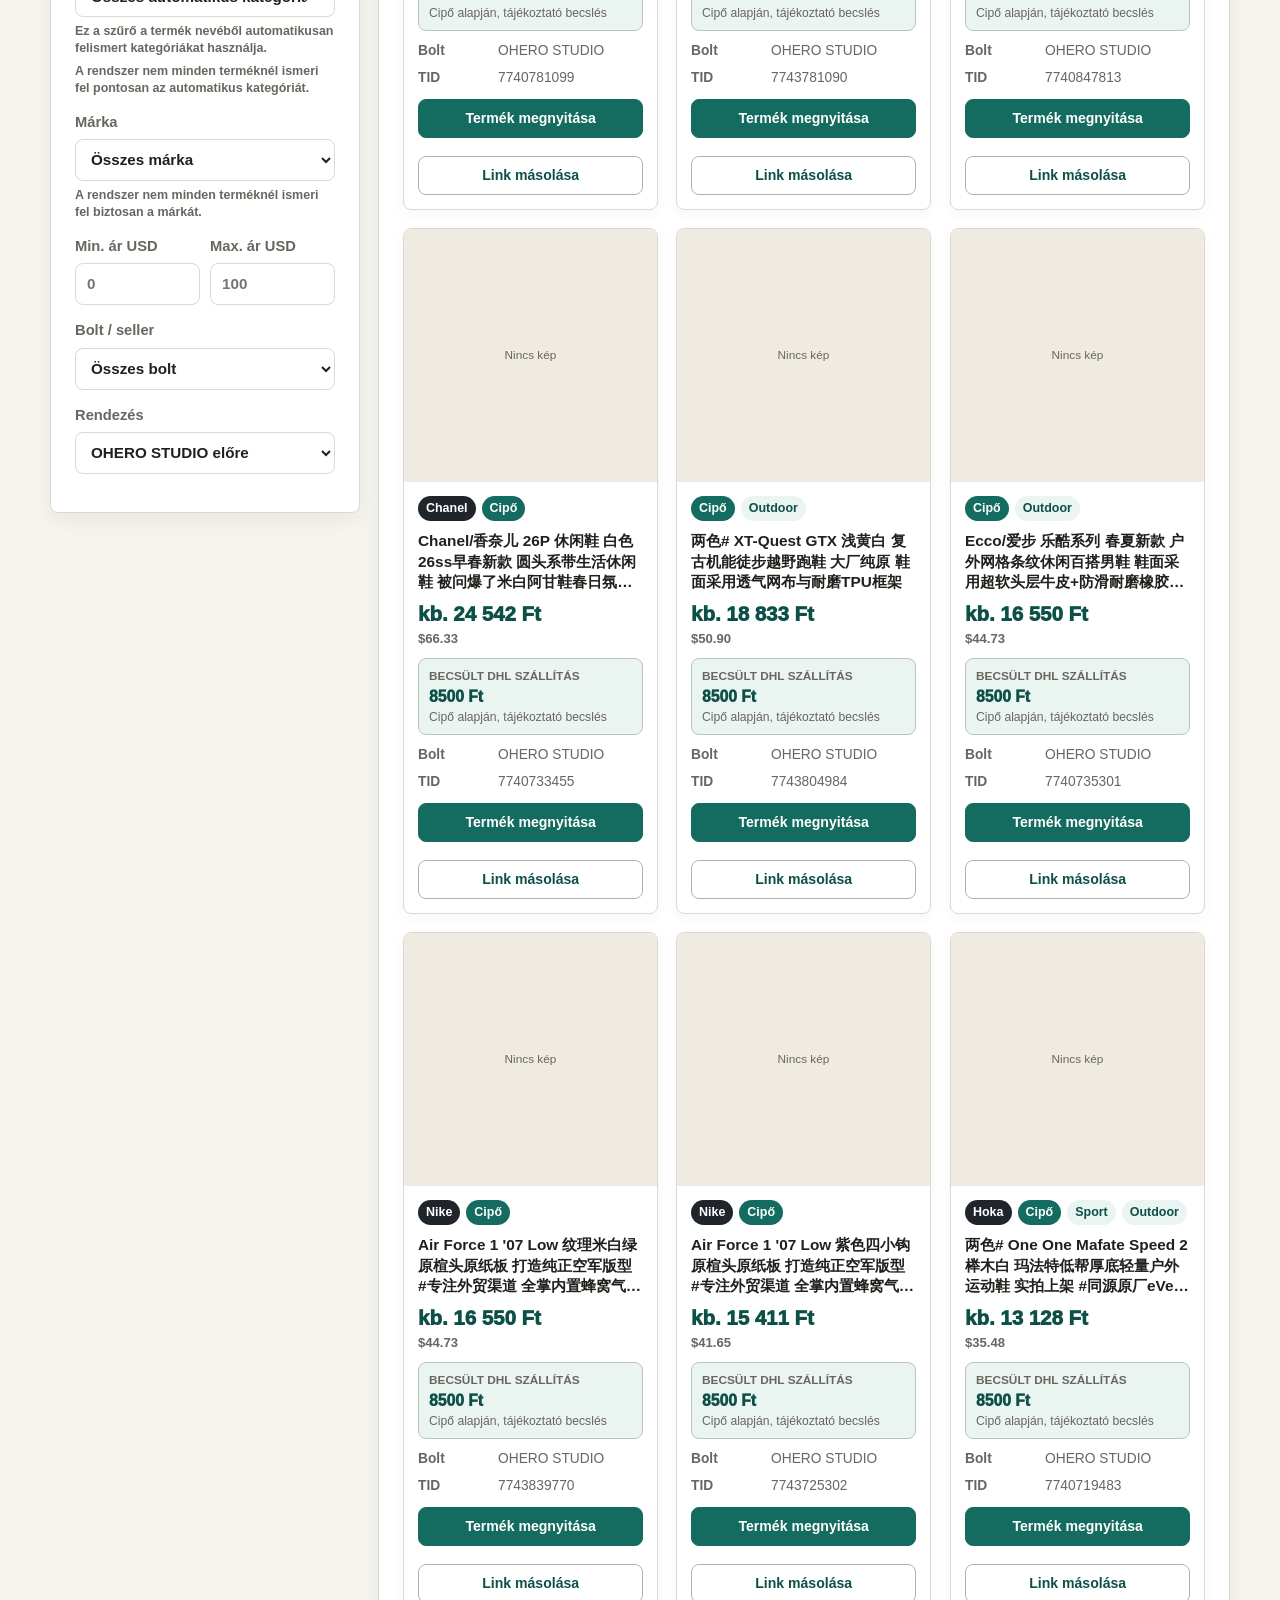
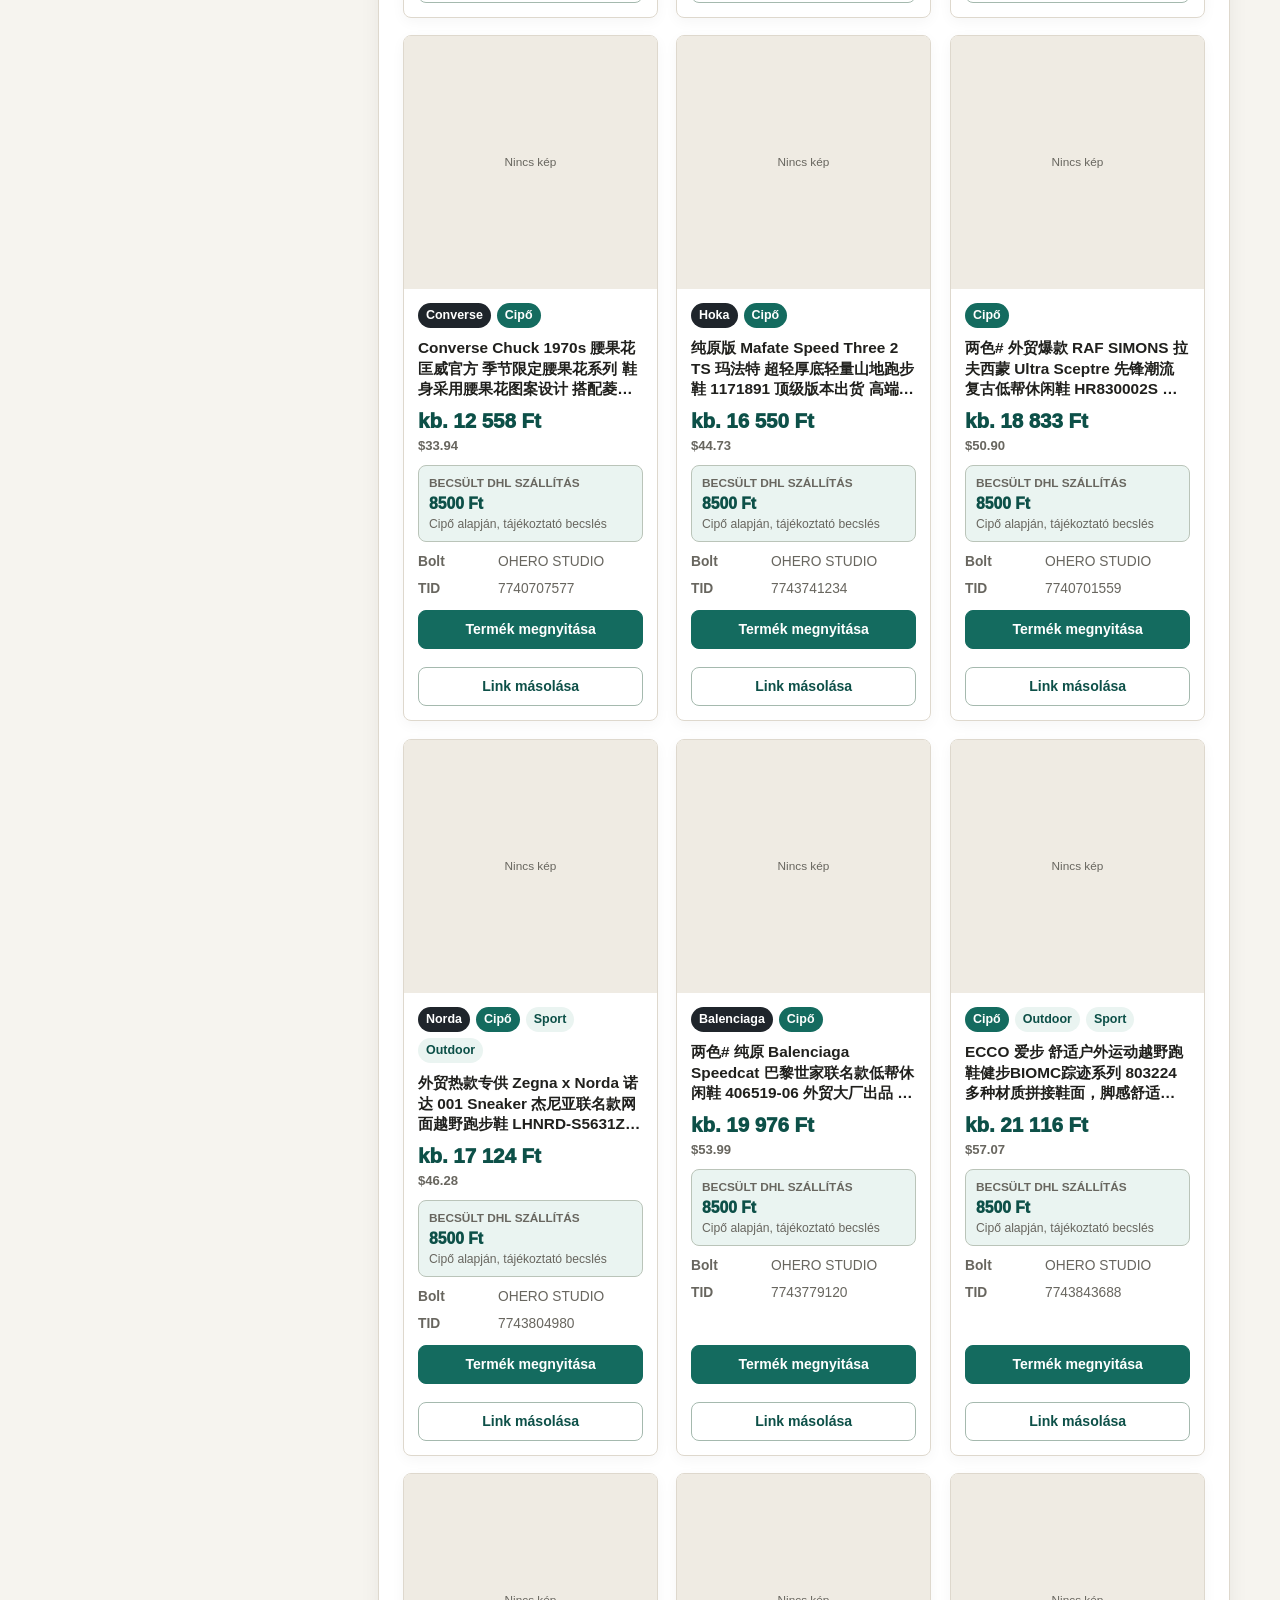
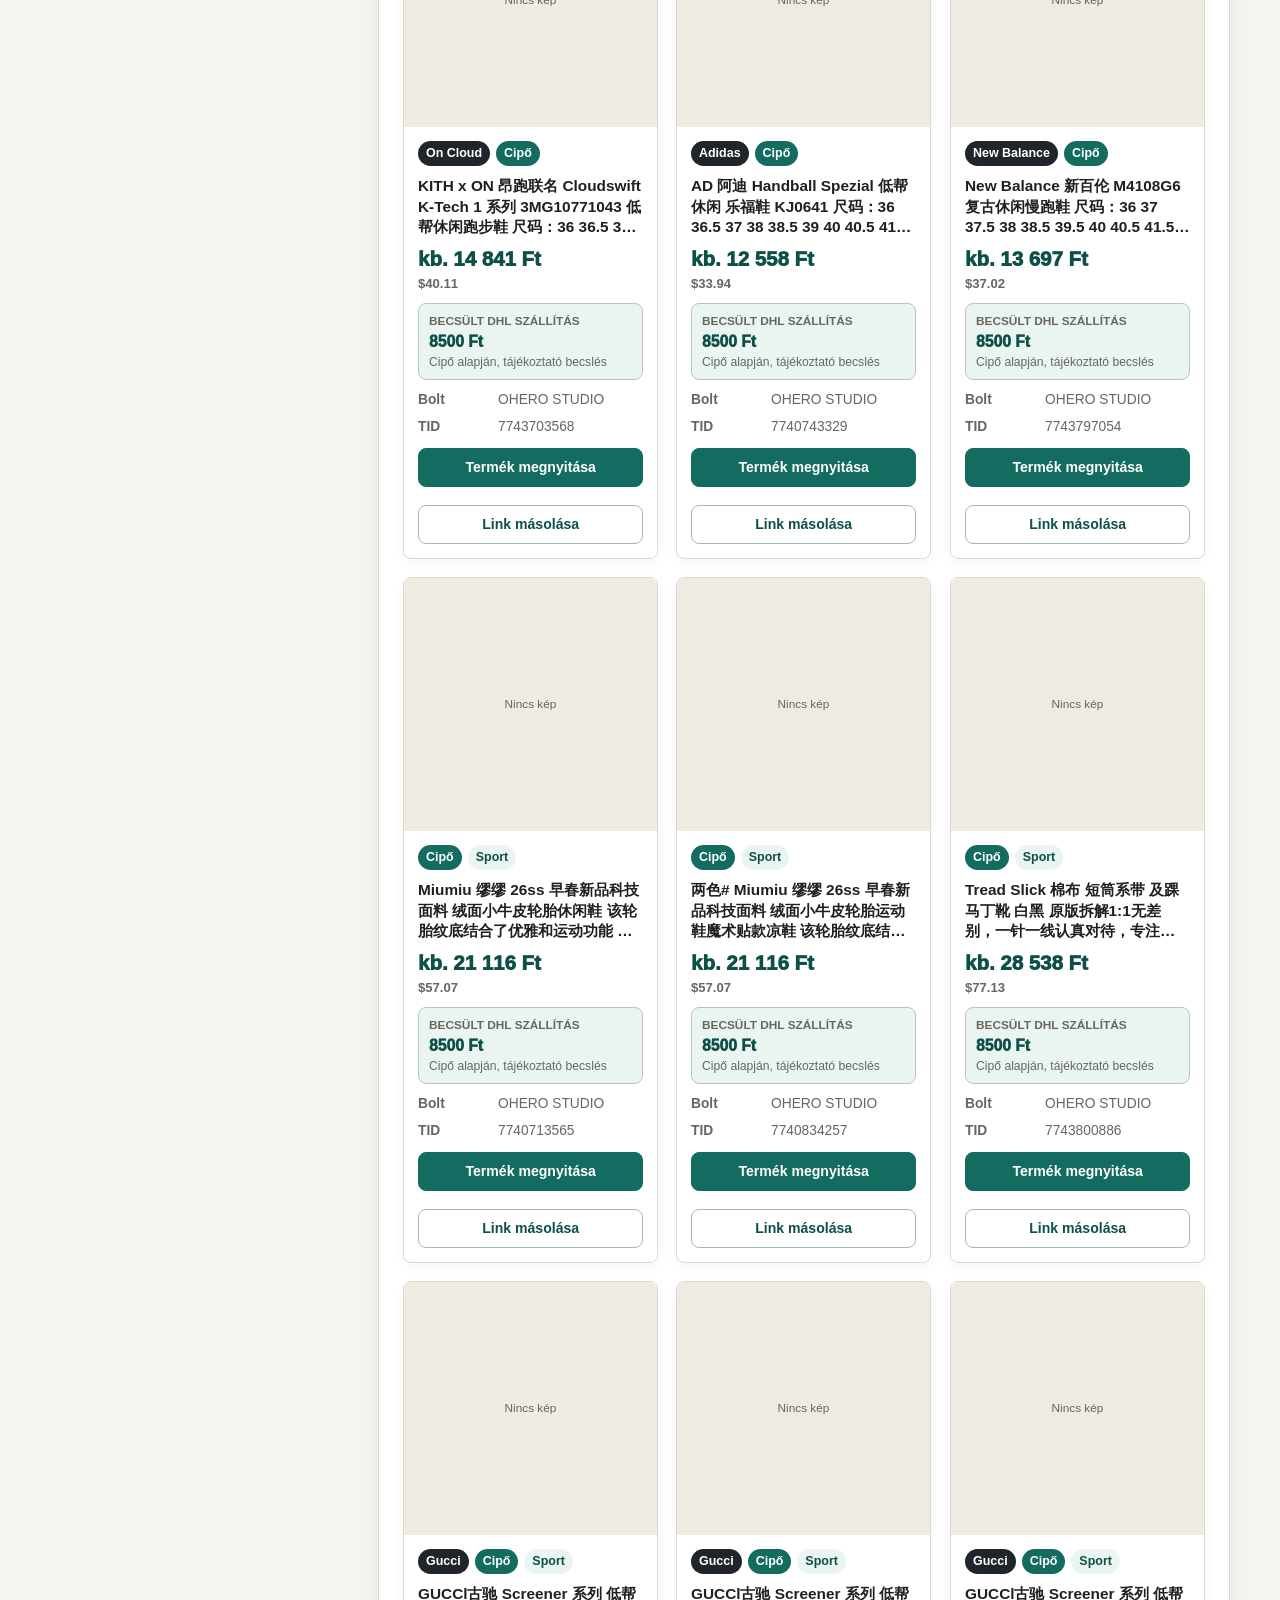
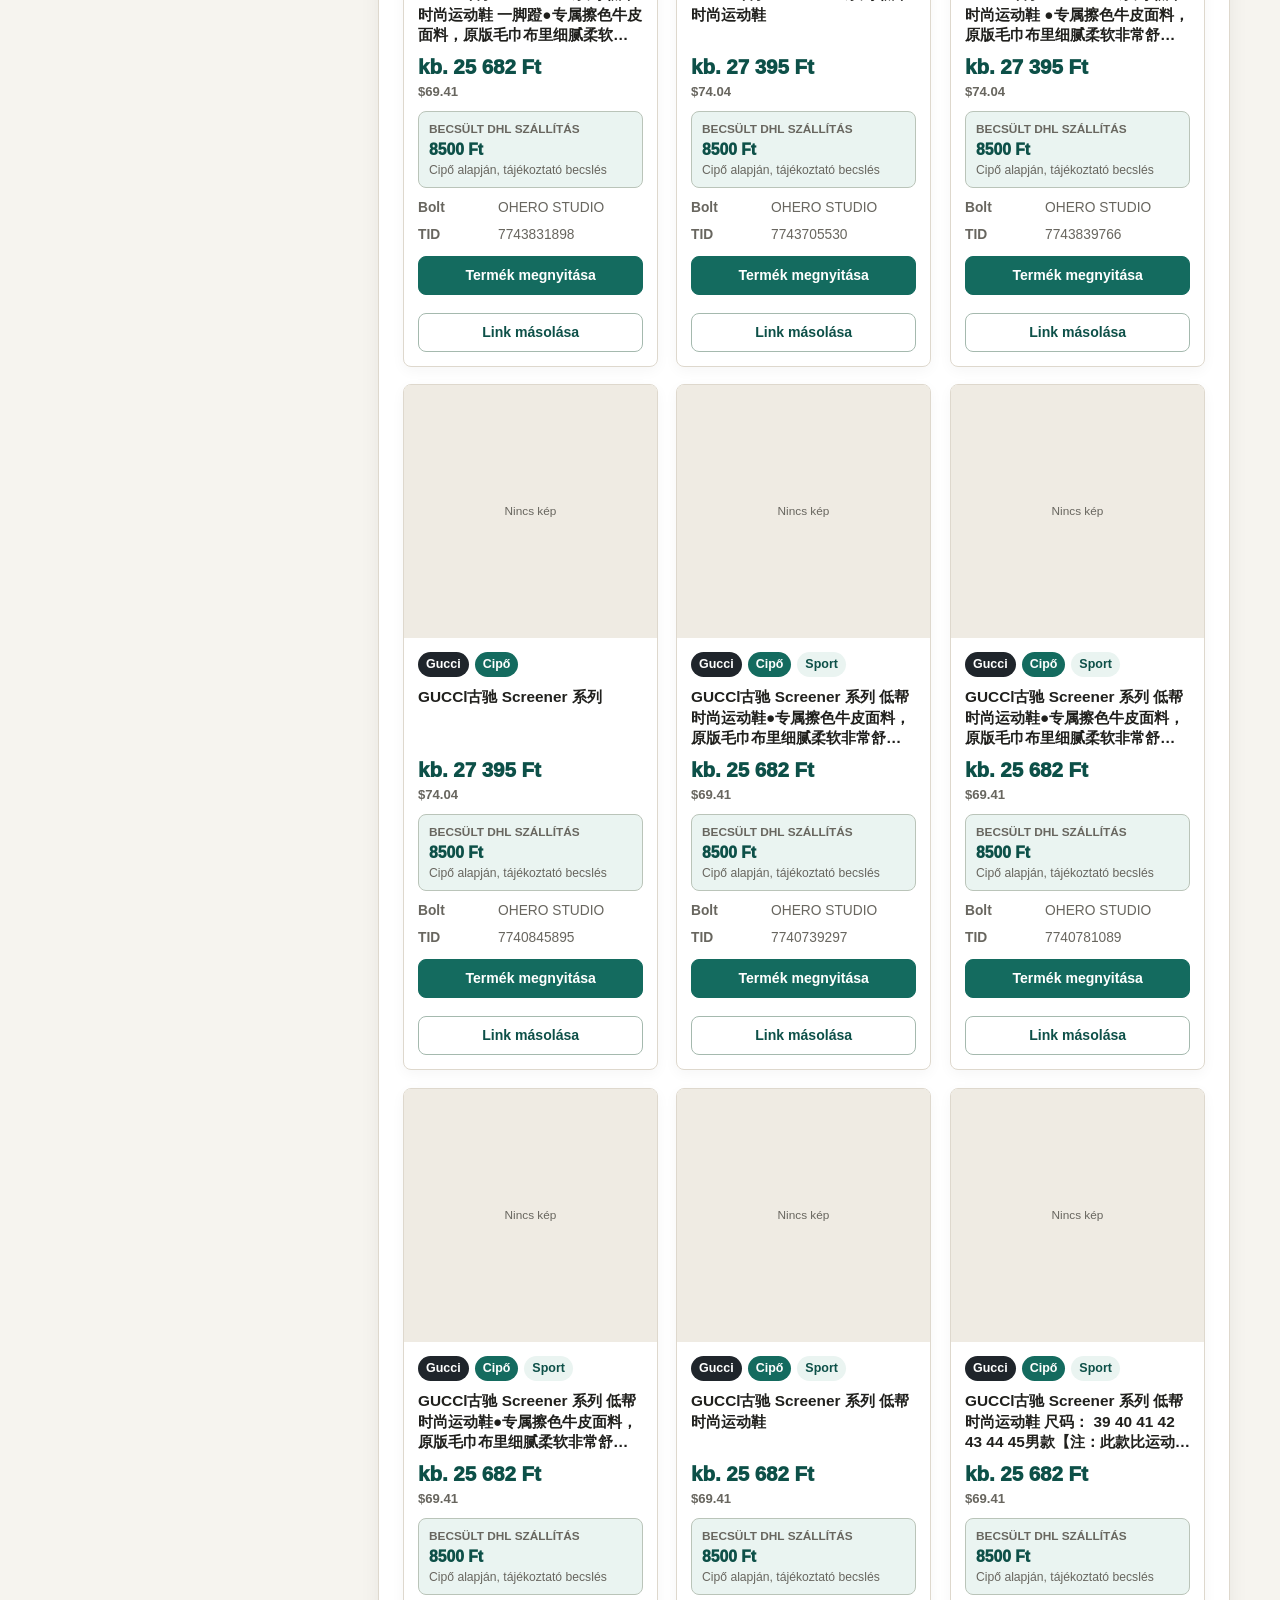
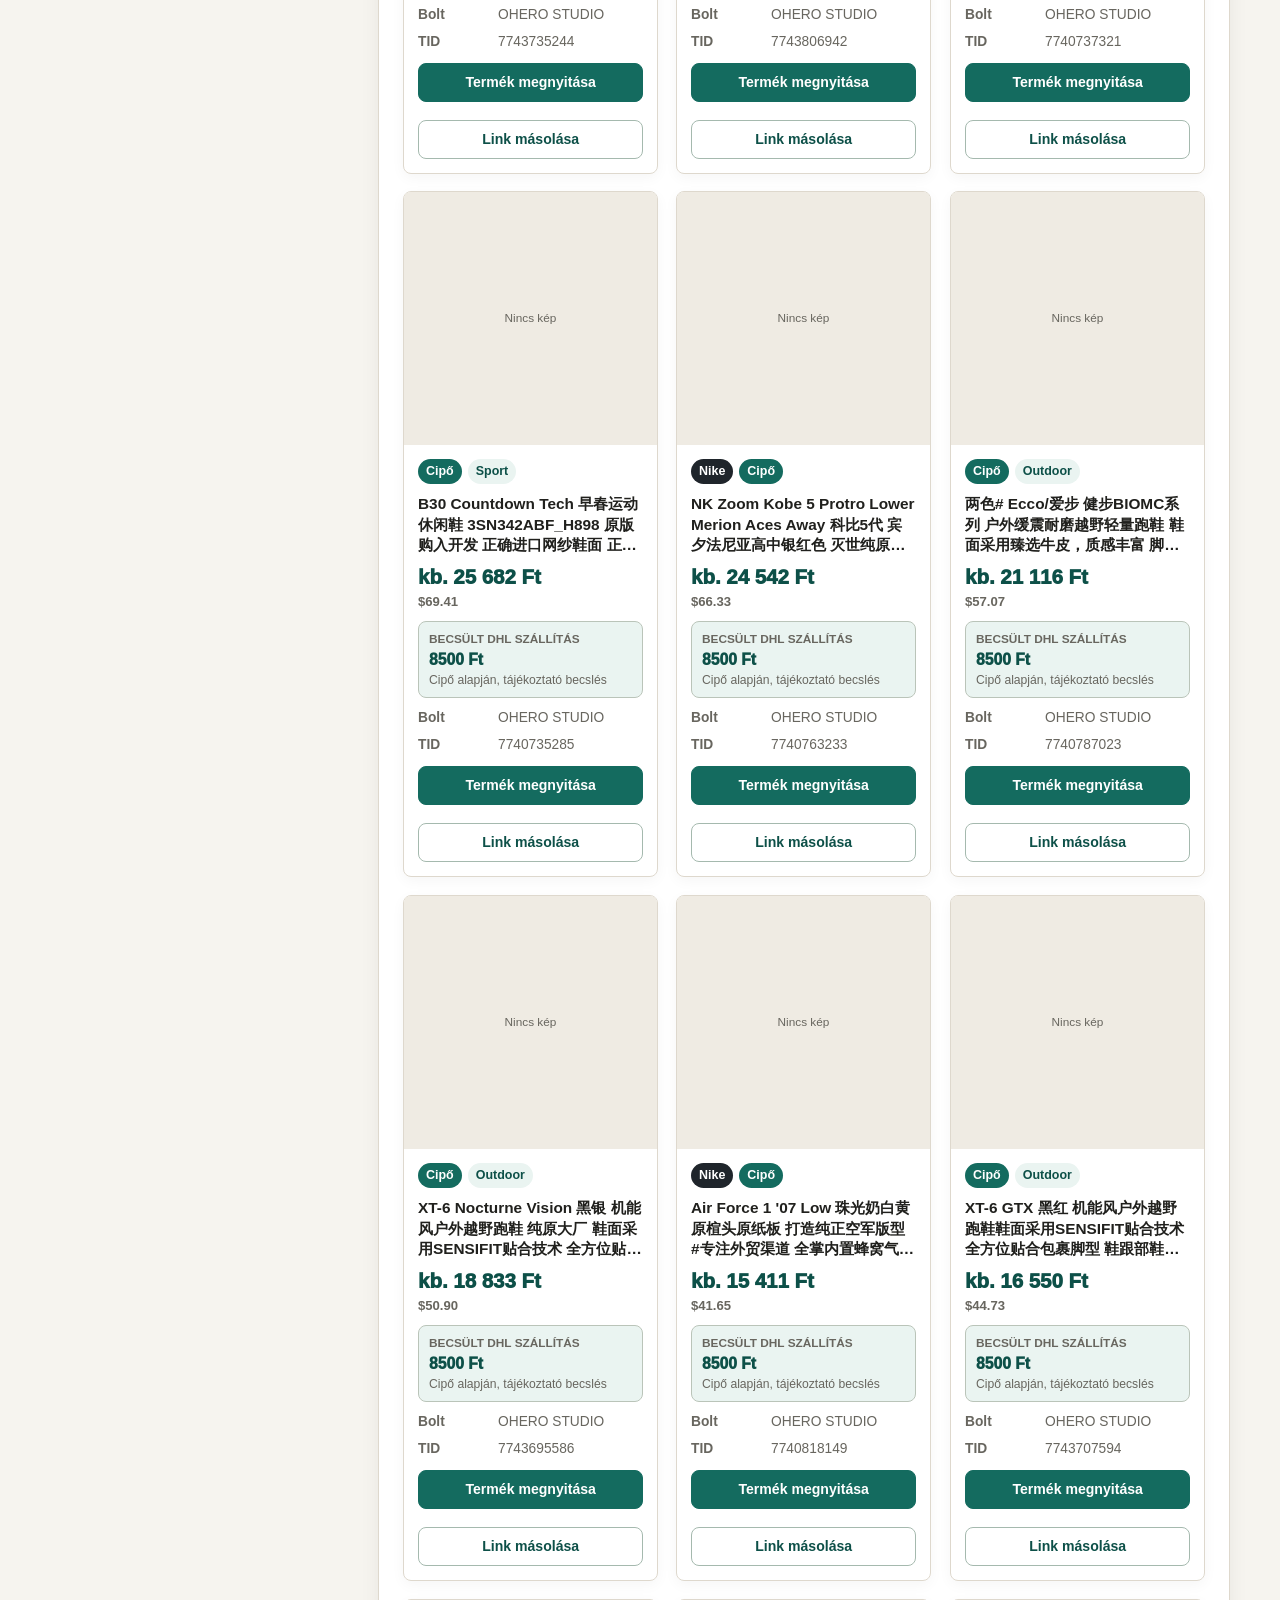
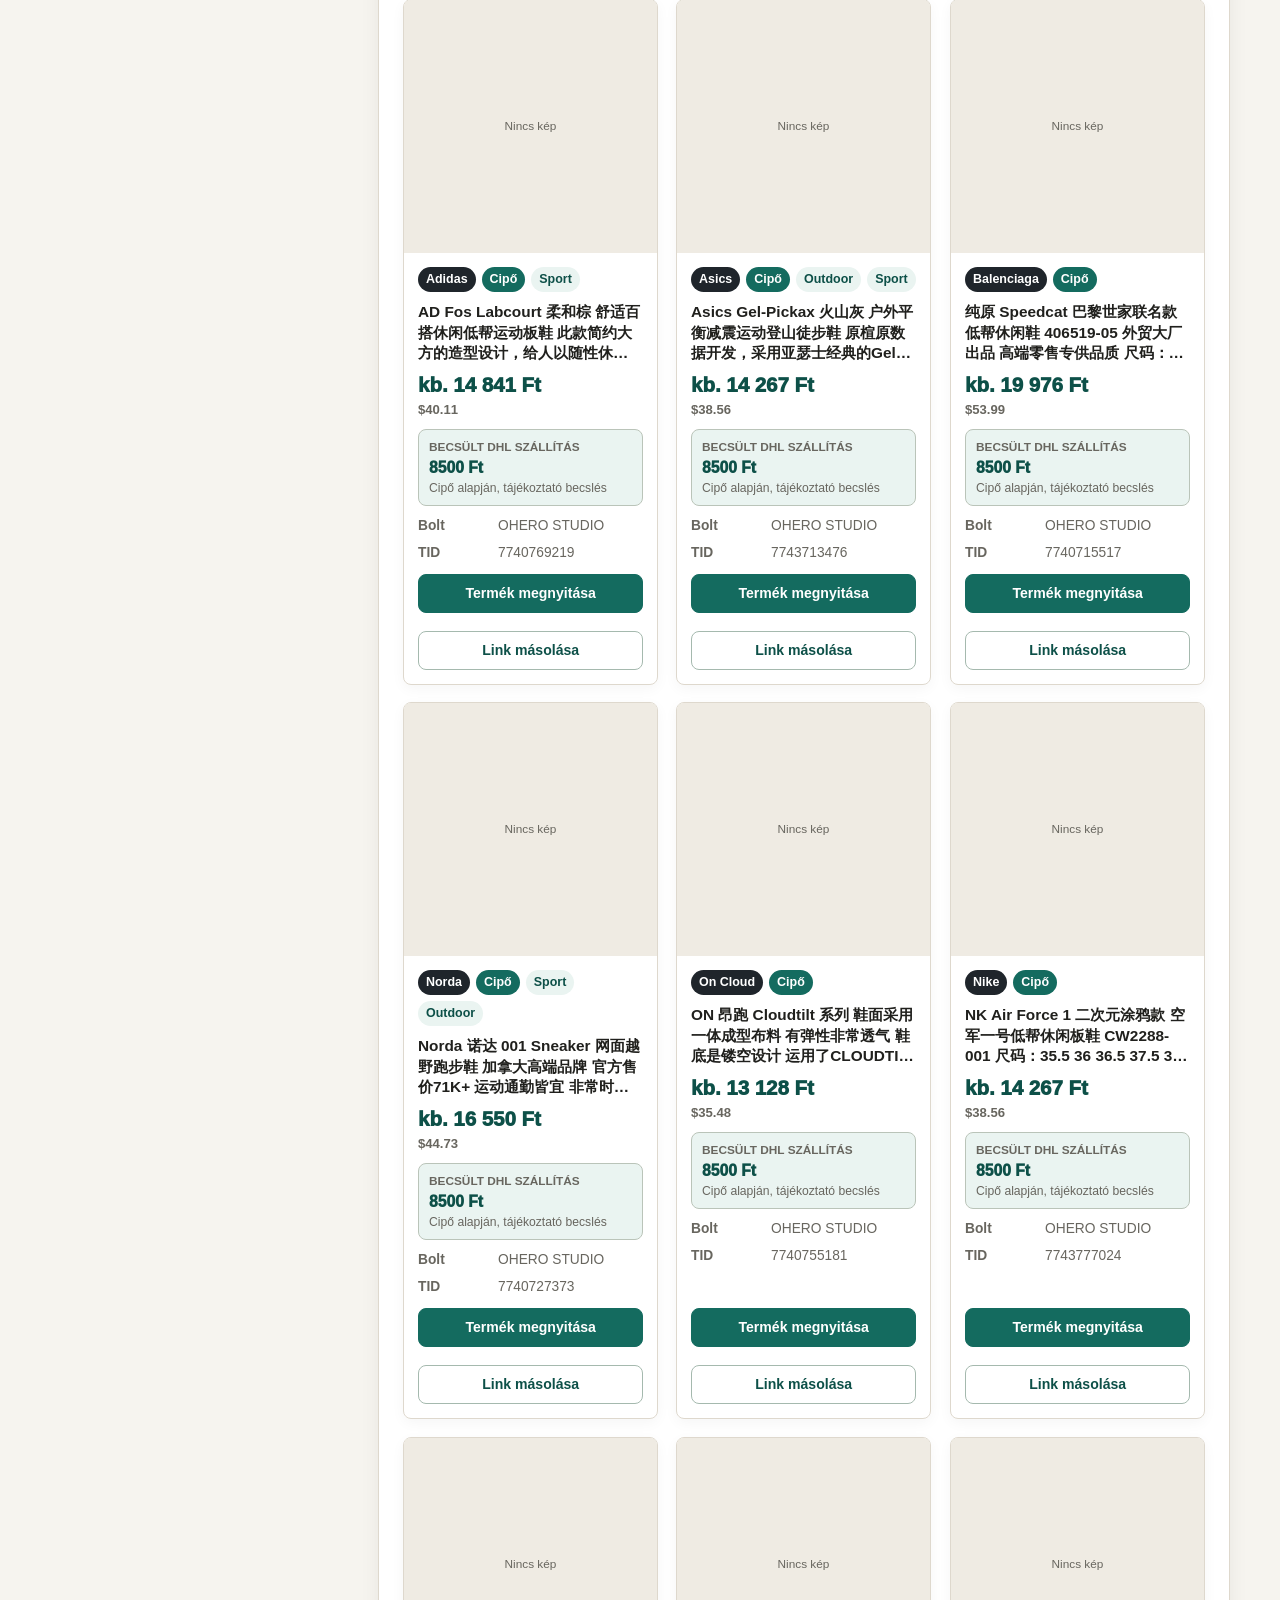
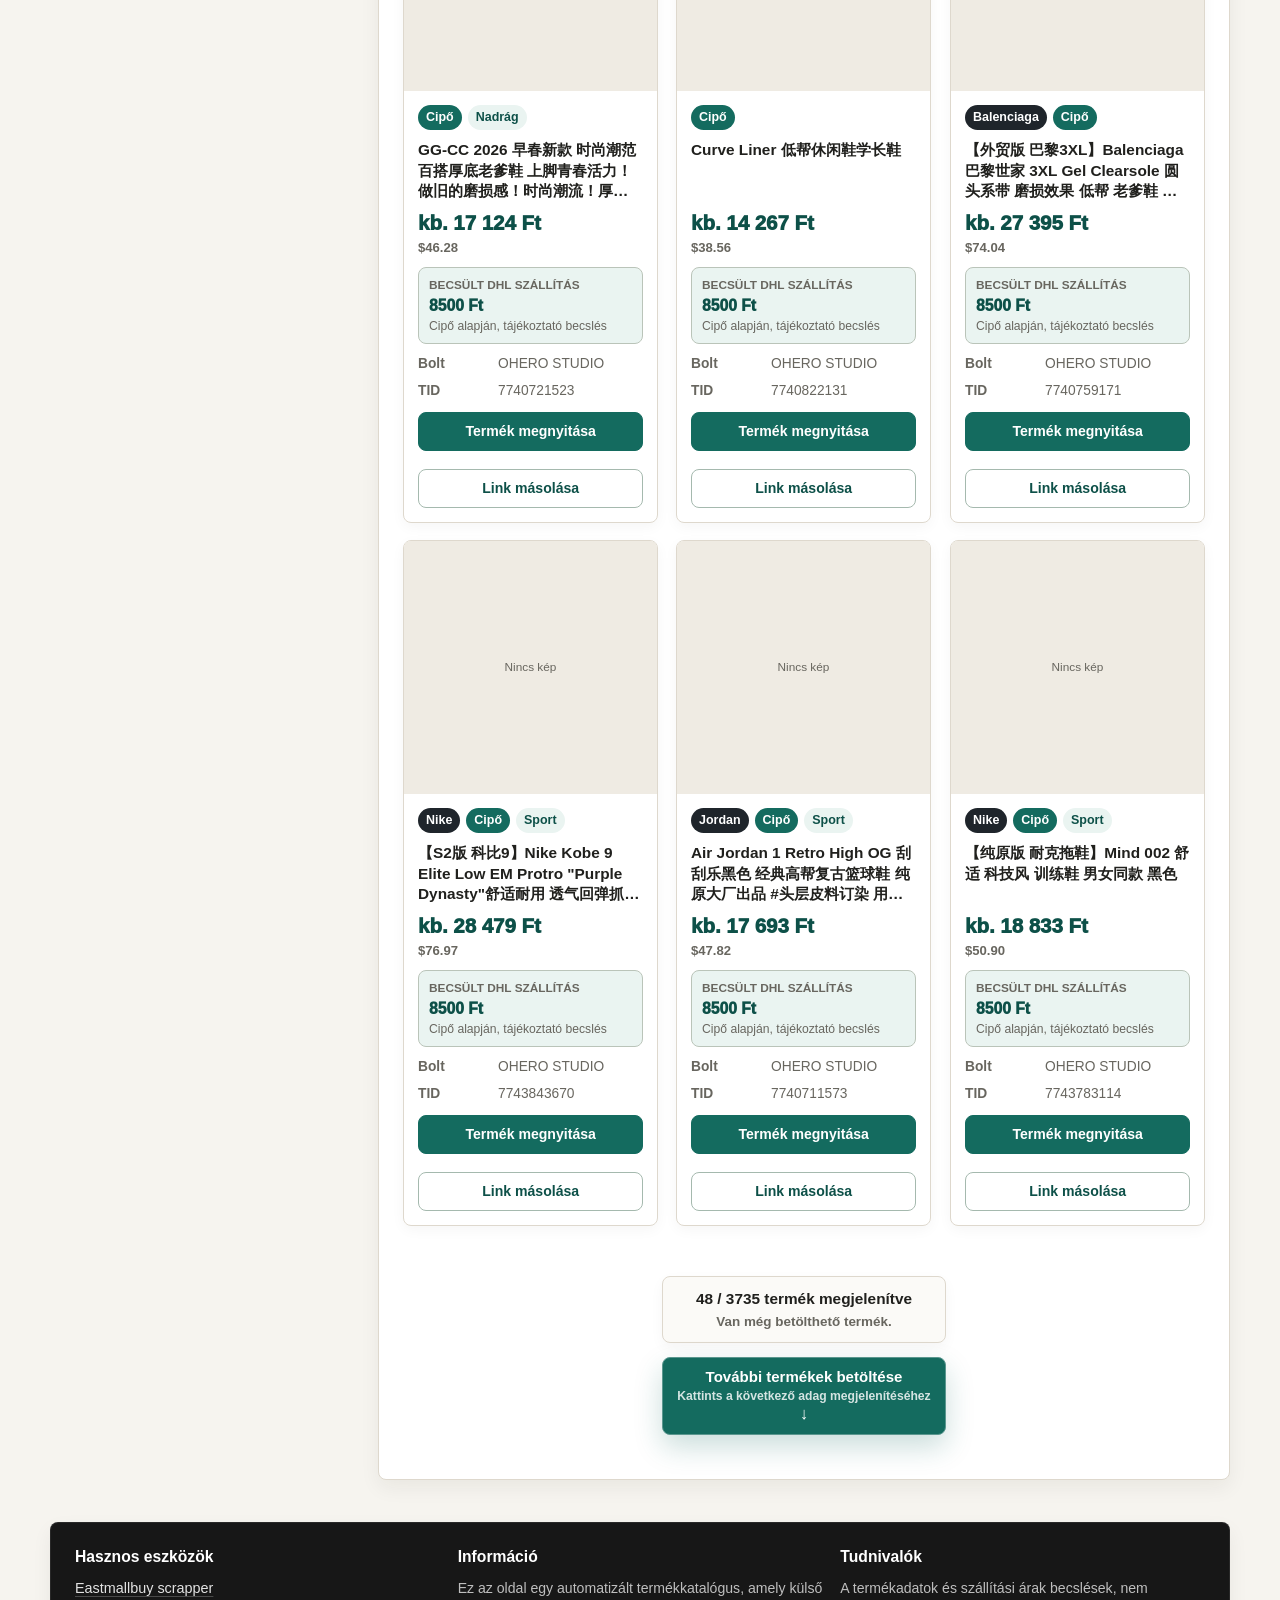
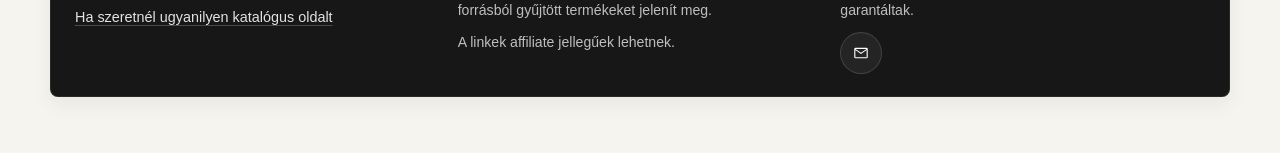
==== commit abc55dc0: "Add files via upload" ====
--- a/index.html
+++ b/index.html
@@ -211,8 +211,44 @@
         </section>
       </section>
 
-      <footer class="public-footer">
-        <a href="admin.html">Admin / setup</a>
+      <footer class="site-footer">
+        <div class="footer-inner">
+          <div class="footer-col">
+            <h2>Hasznos eszközök</h2>
+            <div class="footer-links">
+              <a
+                href="https://github.com/gelenfarkas/emb-scrapper"
+                target="_blank"
+                rel="noopener noreferrer"
+              >
+                Eastmallbuy scrapper
+              </a>
+              <a
+                href="https://github.com/gelenfarkas/emb-catalogue-empty"
+                target="_blank"
+                rel="noopener noreferrer"
+              >
+                Ha szeretnél ugyanilyen katalógus oldalt
+              </a>
+            </div>
+          </div>
+
+          <div class="footer-col">
+            <h2>Információ</h2>
+            <p>Ez az oldal egy automatizált termékkatalógus, amely külső forrásból gyűjtött termékeket jelenít meg.</p>
+            <p>A linkek affiliate jellegűek lehetnek.</p>
+          </div>
+
+          <div class="footer-col">
+            <h2>Tudnivalók</h2>
+            <p>A termékadatok és szállítási árak becslések, nem garantáltak.</p>
+            <a class="footer-icon" href="mailto:wp@gelencseristvan.hu" aria-label="Kapcsolat emailben">
+              <svg viewBox="0 0 24 24" aria-hidden="true" focusable="false">
+                <path d="M3 6.75A1.75 1.75 0 0 1 4.75 5h14.5A1.75 1.75 0 0 1 21 6.75v10.5A1.75 1.75 0 0 1 19.25 19H4.75A1.75 1.75 0 0 1 3 17.25V6.75Zm1.67-.25L12 11.72l7.33-5.22H4.67Zm14.83 1.53-7 4.99a.86.86 0 0 1-1 0l-7-4.99v9.22c0 .14.11.25.25.25h14.5c.14 0 .25-.11.25-.25V8.03Z" />
+              </svg>
+            </a>
+          </div>
+        </div>
       </footer>
     </main>
 
